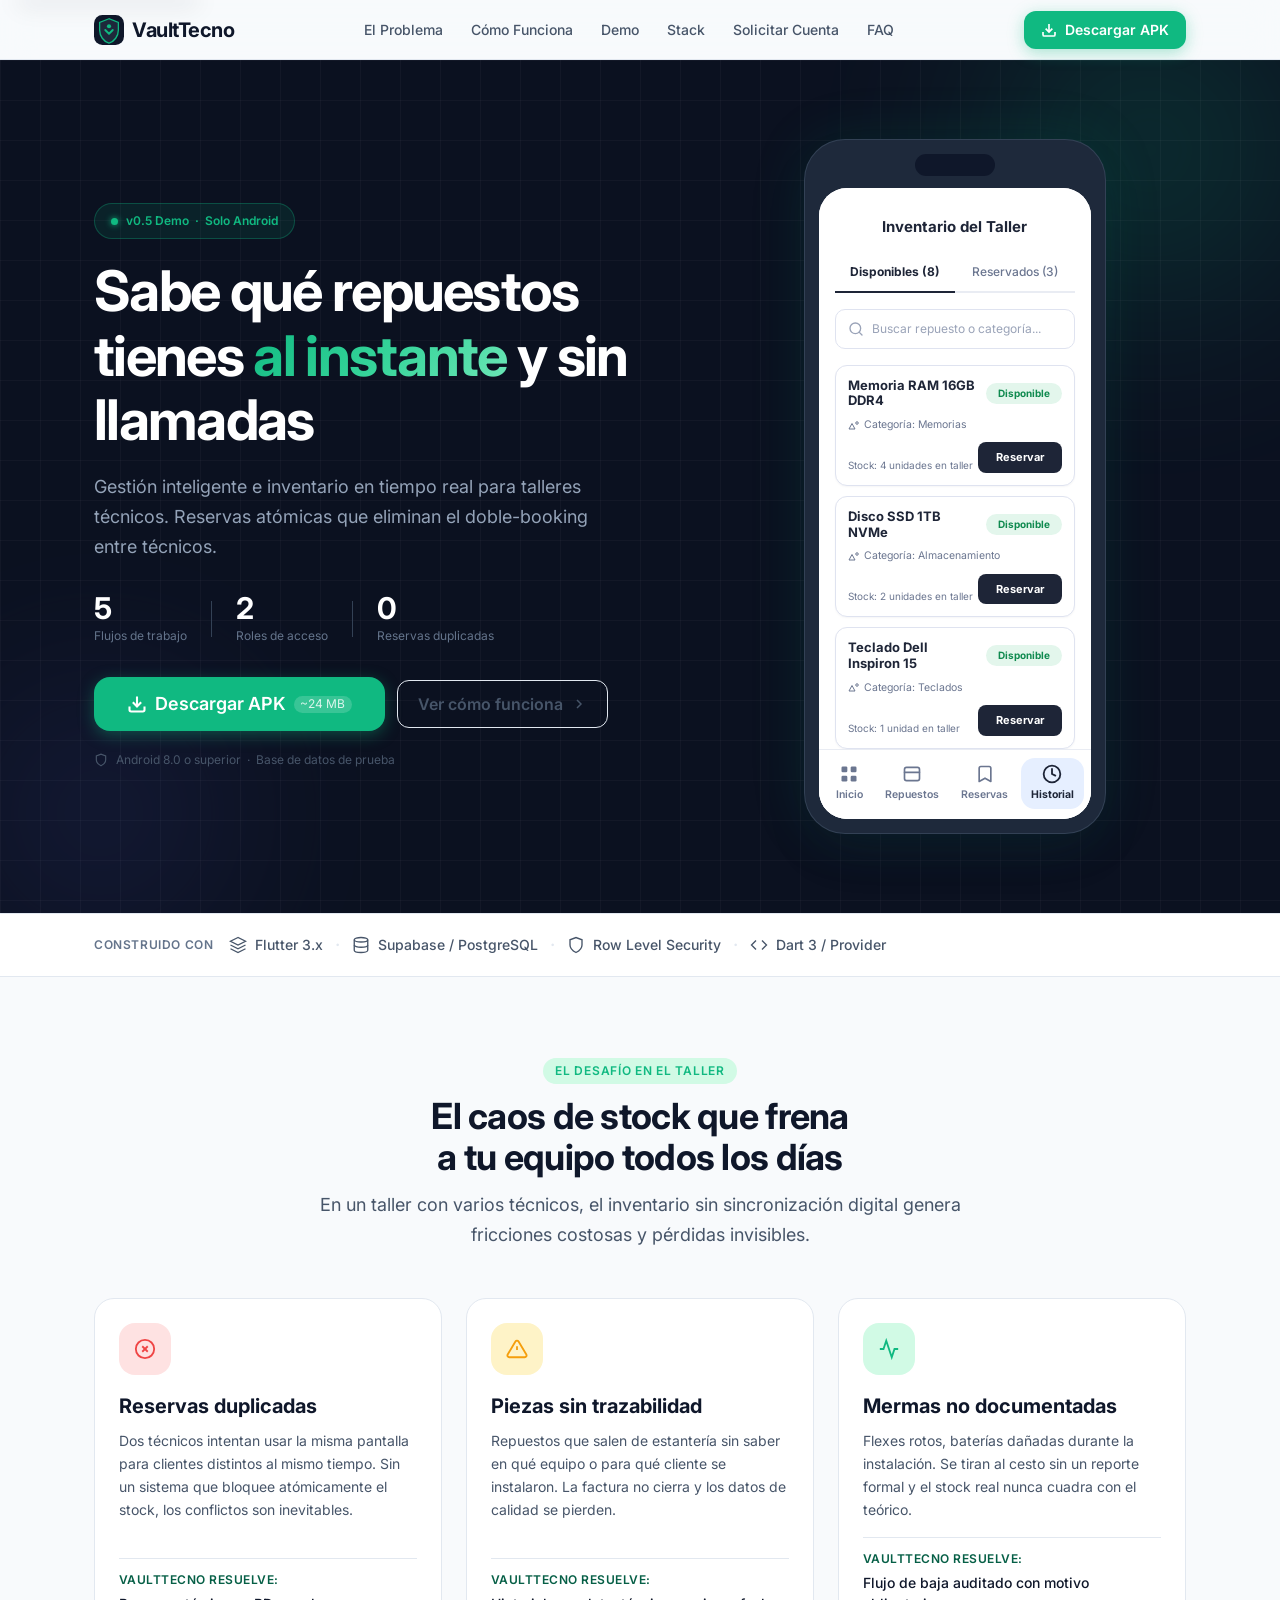
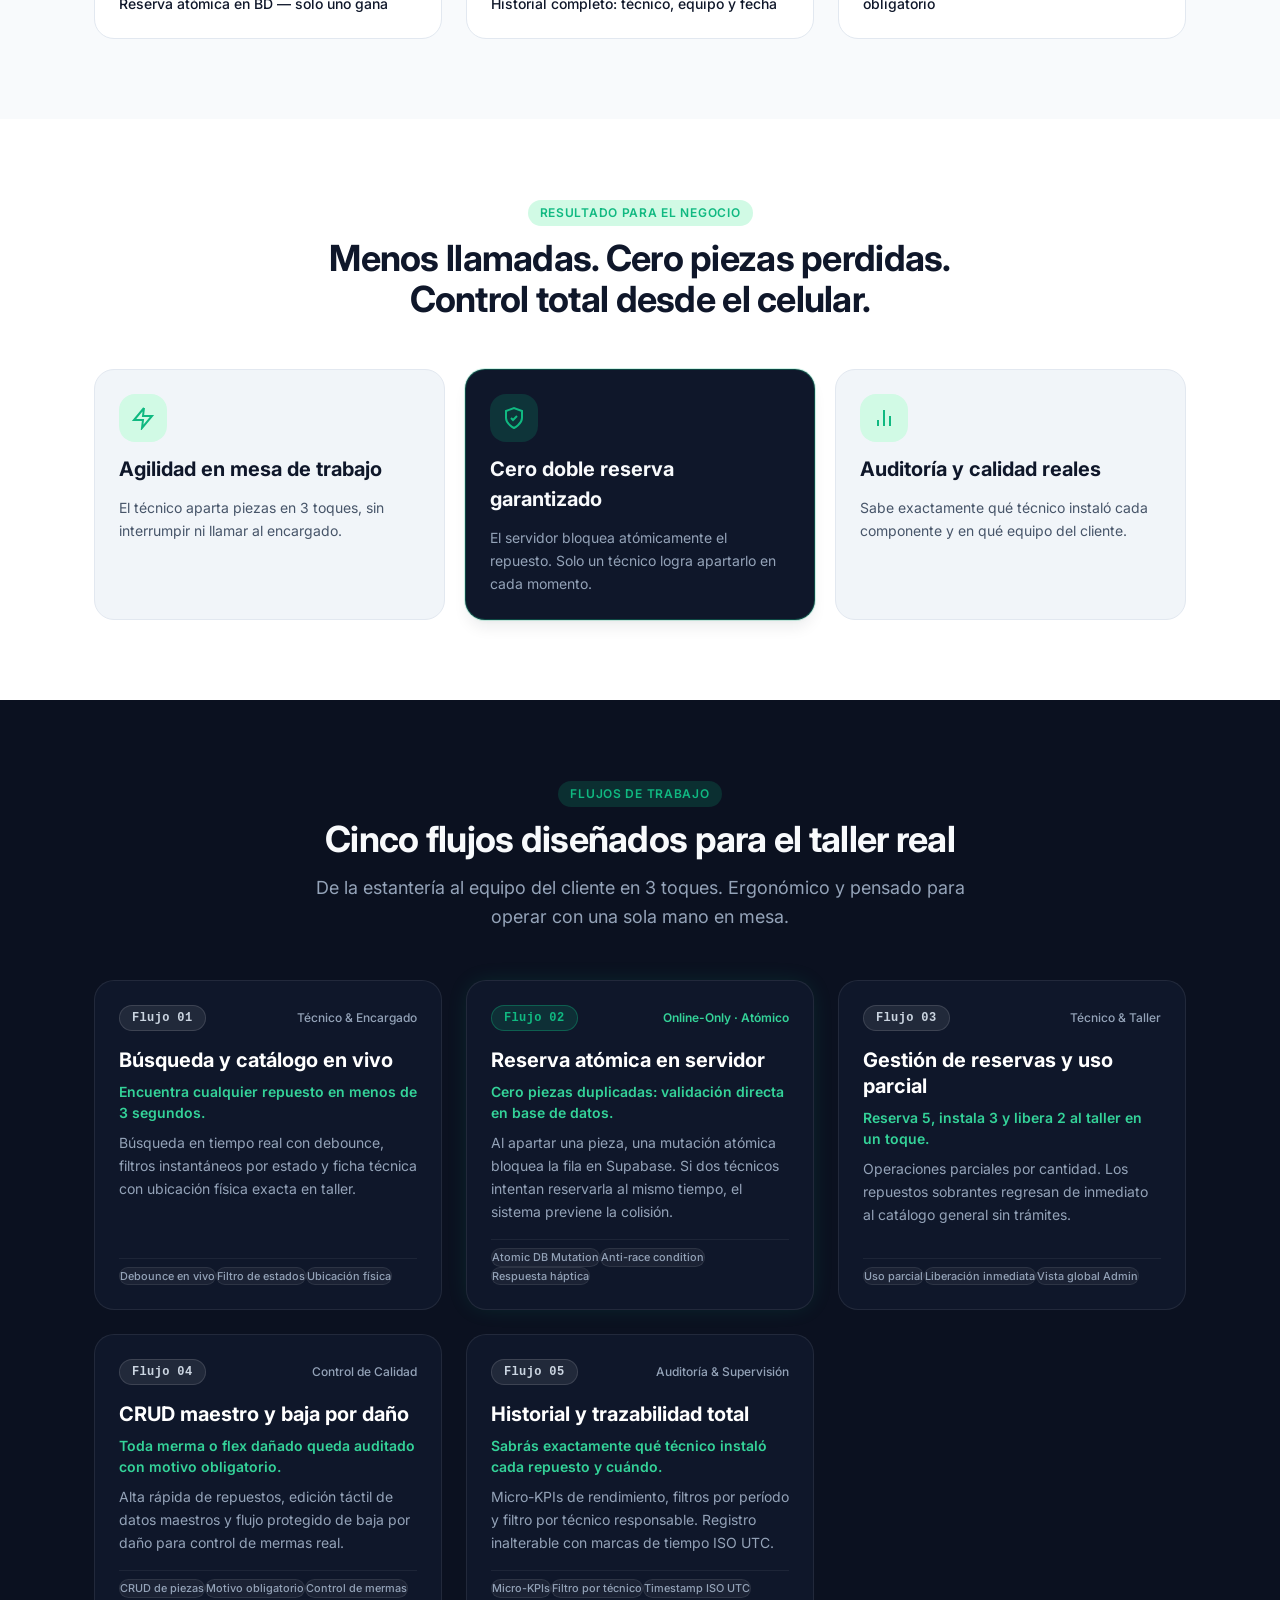
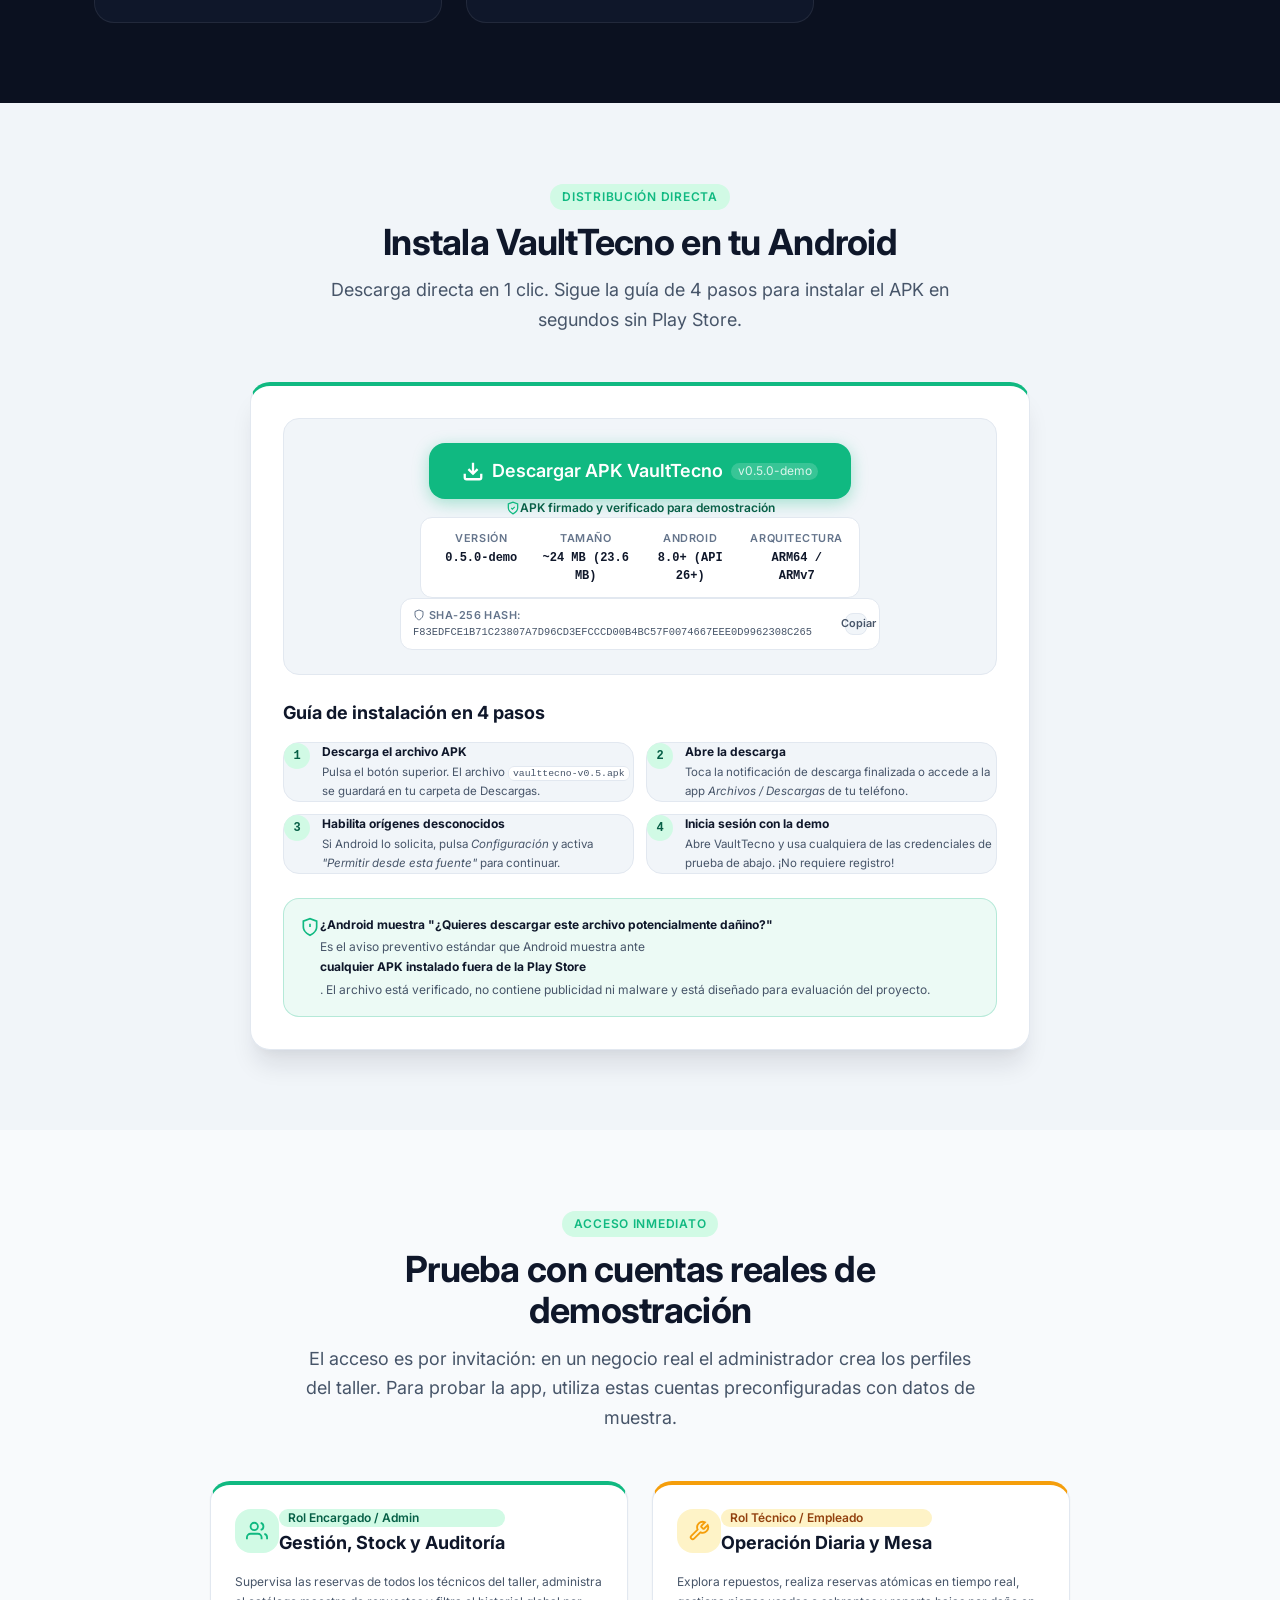
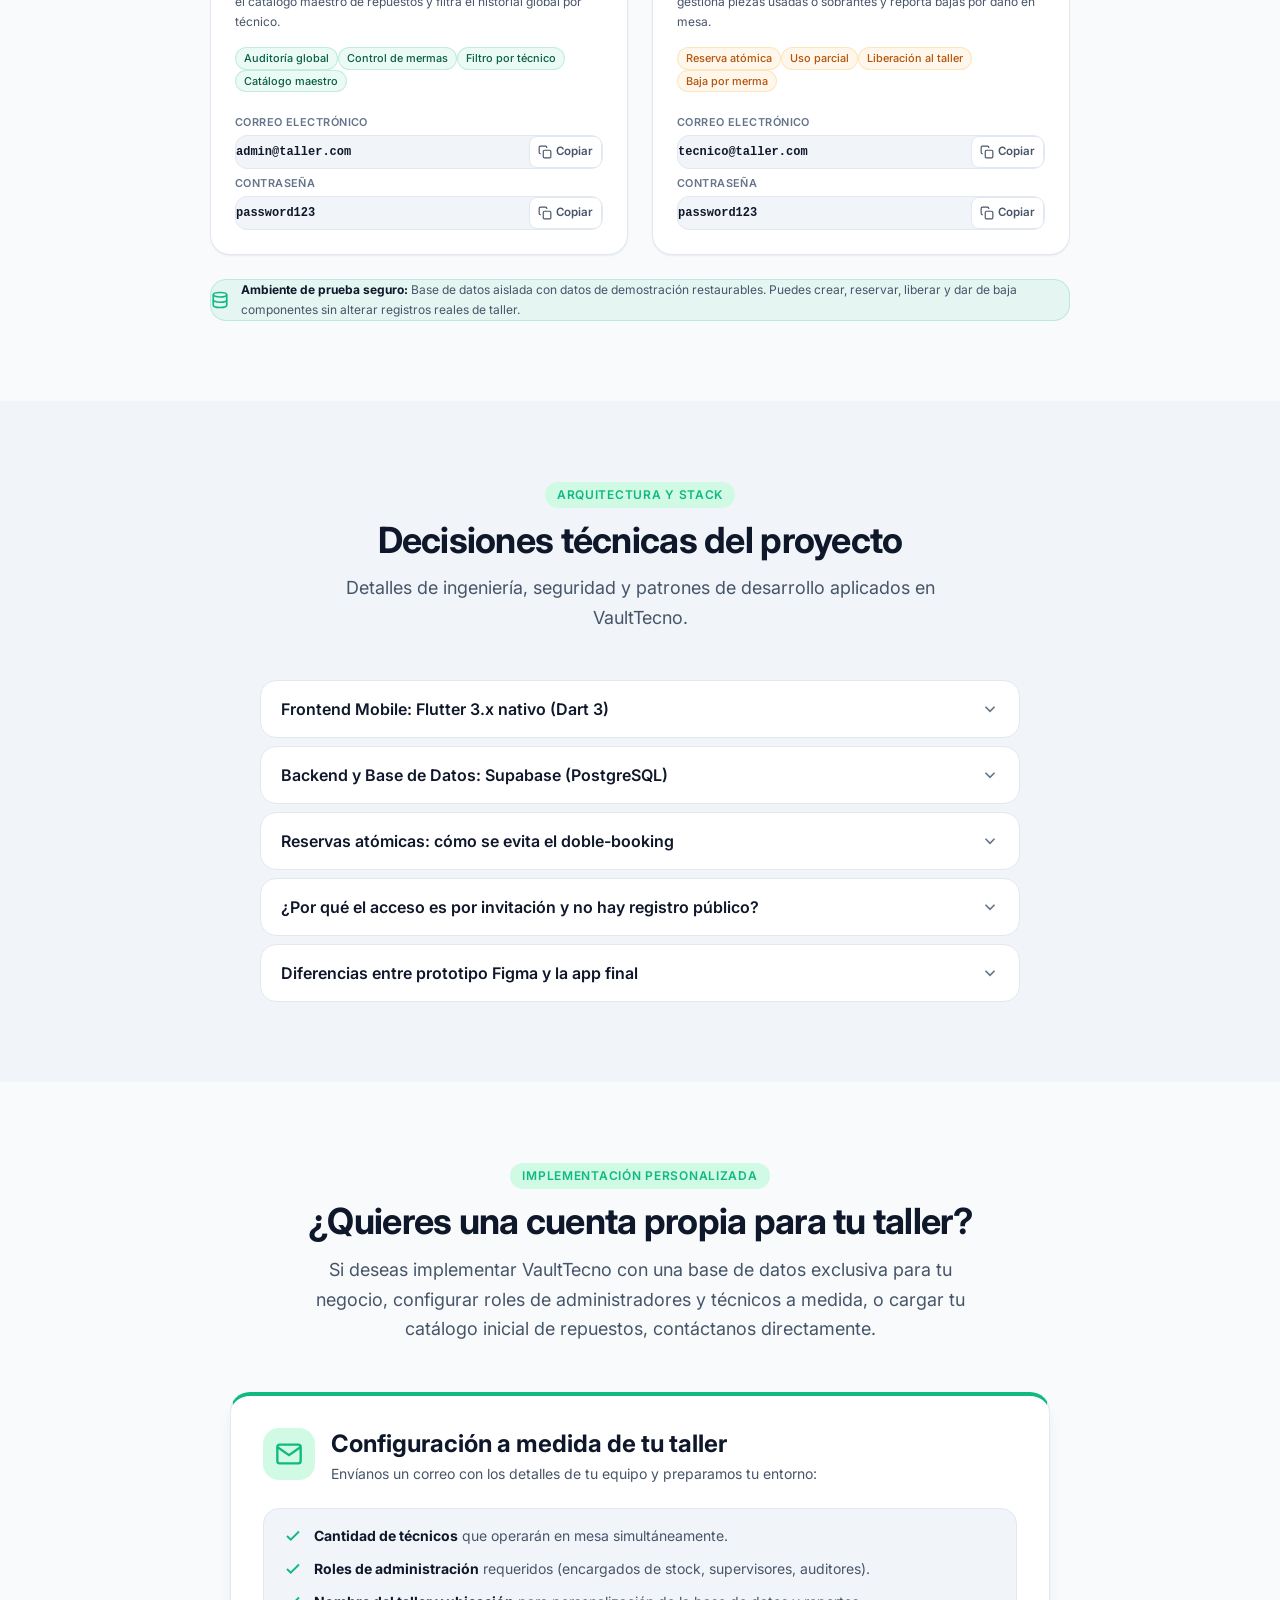
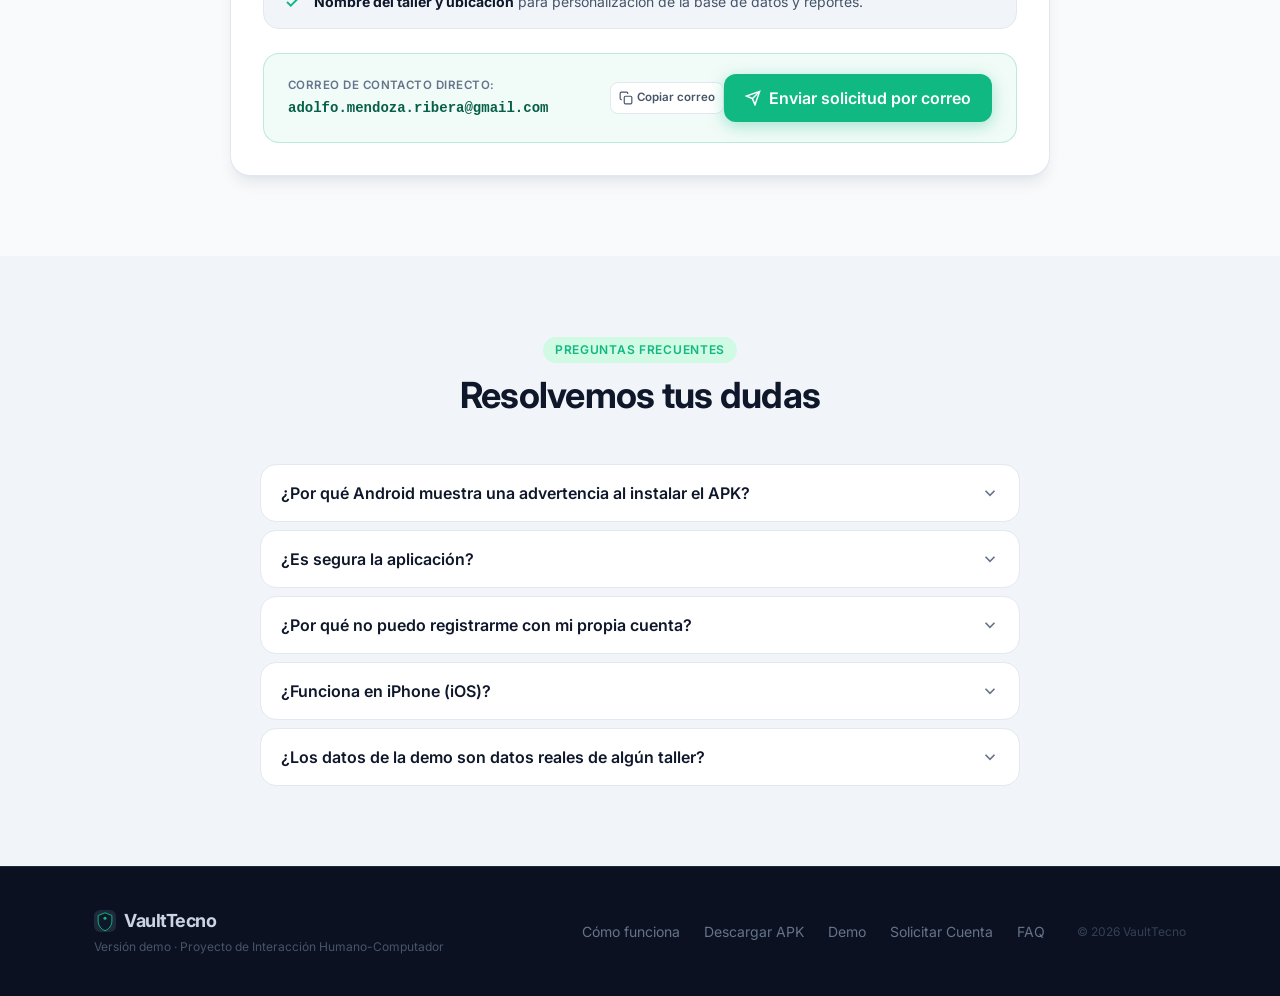
==== pagina_web/index.html @ a647bc83 "Pagina hecha y lista para subir a la nube" ====
<!DOCTYPE html>
<html lang="es">

<head>
  <meta charset="UTF-8">
  <meta name="viewport" content="width=device-width, initial-scale=1.0">

  <!-- SEO y Metadata Principal -->
  <title>VaultTecno — Control de Inventario y Trazabilidad de Repuestos | Descarga APK</title>
  <meta name="description"
    content="Gestión inteligente de inventario y reservas atómicas de repuestos en tiempo real para talleres de reparación técnica. Descarga directa del APK demo para Android.">
  <meta name="robots" content="index, follow">
  <meta name="author" content="VaultTecno Team">
  <link rel="canonical" href="https://vaulttecno.vercel.app/">

  <!-- Theme Color para Navegadores Móviles -->
  <meta name="theme-color" media="(prefers-color-scheme: light)" content="#F8FAFC">
  <meta name="theme-color" media="(prefers-color-scheme: dark)" content="#070D1A">

  <!-- Favicon Vectorial SVG -->
  <link rel="icon" type="image/svg+xml" href="assets/favicon.svg">
  <link rel="apple-touch-icon" href="assets/favicon.svg">

  <!-- Open Graph (WhatsApp, Telegram, Facebook, LinkedIn) -->
  <meta property="og:type" content="website">
  <meta property="og:url" content="https://vaulttecno.vercel.app/">
  <meta property="og:title" content="VaultTecno — Control de Inventario y Trazabilidad de Repuestos">
  <meta property="og:description"
    content="Reservas atómicas en tiempo real, trazabilidad de reparaciones y control de stock sin papel. Descarga directa del APK demo para Android.">
  <meta property="og:image" content="assets/og-cover.svg">
  <meta property="og:image:alt"
    content="Vista previa de VaultTecno: aplicación móvil de control de inventario de repuestos">
  <meta property="og:locale" content="es_ES">
  <meta property="og:site_name" content="VaultTecno">

  <!-- Twitter Card Metadata -->
  <meta name="twitter:card" content="summary_large_image">
  <meta name="twitter:title" content="VaultTecno — Control de Inventario para Talleres">
  <meta name="twitter:description"
    content="Reservas atómicas en tiempo real, trazabilidad de repuestos y control de stock. Descarga directa del APK para Android.">
  <meta name="twitter:image" content="assets/og-cover.svg">

  <!-- Google Fonts: Inter (400 + 600 + 700) con display swap -->
  <link rel="preconnect" href="https://fonts.googleapis.com">
  <link rel="preconnect" href="https://fonts.gstatic.com" crossorigin>
  <link href="https://fonts.googleapis.com/css2?family=Inter:wght@400;600;700&display=swap" rel="stylesheet">

  <!-- Hoja de estilos principal -->
  <link rel="stylesheet" href="css/styles.css">
</head>

<body>

  <!-- Enlace accesible de salto al contenido principal (WCAG 2.1 AA) -->
  <a href="#hero" class="skip-link">Saltar al contenido principal</a>

  <!-- =====================================================================
       RF-01 — NAVBAR (sticky, glassmorphism, hamburguesa accesible)
       ===================================================================== -->
  <header class="header" id="navbar" role="banner">
    <div class="container header__inner">

      <!-- Marca -->
      <a href="#hero" class="brand" aria-label="VaultTecno — ir al inicio">
        <span class="brand__logo" aria-hidden="true">
          <svg width="30" height="30" viewBox="0 0 32 32" fill="none">
            <rect width="32" height="32" rx="9" fill="#0F172A" />
            <path d="M16 4L6 8v8c0 6.4 4.3 12.4 10 14 5.7-1.6 10-7.6 10-14V8L16 4z" fill="#1E293B" stroke="#10B981"
              stroke-width="1.4" />
            <circle cx="16" cy="12" r="2.2" fill="#10B981" />
            <path d="M12 16l4 4 4-4" stroke="#10B981" stroke-width="2" stroke-linecap="round" stroke-linejoin="round"
              fill="none" />
          </svg>
        </span>
        <span class="brand__name">VaultTecno</span>
      </a>

      <!-- Navegación Desktop -->
      <nav class="nav" id="primary-nav" aria-label="Navegación principal">
        <ul class="nav__list" role="list">
          <li><a href="#problema" class="nav__link">El Problema</a></li>
          <li><a href="#como-funciona" class="nav__link">Cómo Funciona</a></li>
          <li><a href="#credenciales" class="nav__link">Demo</a></li>
          <li><a href="#detalles-tecnicos" class="nav__link">Stack</a></li>
          <li><a href="#solicitar-cuenta" class="nav__link">Solicitar Cuenta</a></li>
          <li><a href="#faq" class="nav__link">FAQ</a></li>
        </ul>
      </nav>

      <!-- Acciones -->
      <div class="header__actions">
        <a href="#descargar" class="btn btn--primary header__cta" id="nav-download-cta">
          <svg width="16" height="16" viewBox="0 0 24 24" fill="none" stroke="currentColor" stroke-width="2.5"
            aria-hidden="true">
            <path d="M21 15v4a2 2 0 0 1-2 2H5a2 2 0 0 1-2-2v-4" />
            <polyline points="7 10 12 15 17 10" />
            <line x1="12" y1="15" x2="12" y2="3" />
          </svg>
          Descargar APK
        </a>

        <!-- Hamburguesa -->
        <button id="menu-toggle" class="btn-icon btn-menu" type="button" aria-expanded="false"
          aria-controls="primary-nav" aria-label="Abrir menú de navegación">
          <svg class="icon-menu" width="20" height="20" viewBox="0 0 24 24" fill="none" stroke="currentColor"
            stroke-width="2" aria-hidden="true">
            <line x1="3" y1="6" x2="21" y2="6" />
            <line x1="3" y1="12" x2="21" y2="12" />
            <line x1="3" y1="18" x2="21" y2="18" />
          </svg>
          <svg class="icon-close" width="20" height="20" viewBox="0 0 24 24" fill="none" stroke="currentColor"
            stroke-width="2" aria-hidden="true">
            <line x1="18" y1="6" x2="6" y2="18" />
            <line x1="6" y1="6" x2="18" y2="18" />
          </svg>
        </button>
      </div>
    </div>
  </header>

  <main>

    <!-- =====================================================================
         RF-02 — HERO: above the fold, mobile-first, CTA principal visible
         ===================================================================== -->
    <section class="hero" id="hero" aria-label="Presentación de VaultTecno">
      <!-- Fondo decorativo: gradiente radial y grid pattern -->
      <div class="hero__bg" aria-hidden="true">
        <div class="hero__bg-glow hero__bg-glow--1"></div>
        <div class="hero__bg-glow hero__bg-glow--2"></div>
        <div class="hero__bg-grid"></div>
      </div>

      <div class="container hero__container">

        <!-- Contenido textual -->
        <div class="hero__content">
          <div class="hero__pill" aria-label="Estado de la versión">
            <span class="pill__dot" aria-hidden="true"></span>
            v0.5 Demo &nbsp;·&nbsp; Solo Android
          </div>

          <h1 class="hero__title">
            Sabe qué repuestos tienes
            <span class="hero__title-accent">al instante</span>
            y sin llamadas
          </h1>

          <p class="hero__subtitle">
            Gestión inteligente e inventario en tiempo real para talleres técnicos.
            Reservas atómicas que eliminan el doble-booking entre técnicos.
          </p>

          <!-- Stats rápidos -->
          <div class="hero__stats" aria-label="Indicadores clave">
            <div class="hero-stat">
              <span class="hero-stat__value">5</span>
              <span class="hero-stat__label">Flujos de trabajo</span>
            </div>
            <div class="hero-stat__divider" aria-hidden="true"></div>
            <div class="hero-stat">
              <span class="hero-stat__value">2</span>
              <span class="hero-stat__label">Roles de acceso</span>
            </div>
            <div class="hero-stat__divider" aria-hidden="true"></div>
            <div class="hero-stat">
              <span class="hero-stat__value">0</span>
              <span class="hero-stat__label">Reservas duplicadas</span>
            </div>
          </div>

          <!-- CTAs -->
          <div class="hero__actions">
            <a href="#descargar" class="btn btn--primary btn--lg js-download-btn" id="hero-download-btn"
              aria-label="Descargar APK VaultTecno demo — aproximadamente 24 megabytes">
              <svg width="20" height="20" viewBox="0 0 24 24" fill="none" stroke="currentColor" stroke-width="2.5"
                aria-hidden="true">
                <path d="M21 15v4a2 2 0 0 1-2 2H5a2 2 0 0 1-2-2v-4" />
                <polyline points="7 10 12 15 17 10" />
                <line x1="12" y1="15" x2="12" y2="3" />
              </svg>
              <span>Descargar APK</span>
              <span class="btn__badge">~24 MB</span>
            </a>
            <a href="#como-funciona" class="btn btn--ghost">
              Ver cómo funciona
              <svg width="16" height="16" viewBox="0 0 24 24" fill="none" stroke="currentColor" stroke-width="2.2"
                aria-hidden="true">
                <polyline points="9 18 15 12 9 6" />
              </svg>
            </a>
          </div>

          <p class="hero__disclaimer">
            <svg width="14" height="14" viewBox="0 0 24 24" fill="none" stroke="currentColor" stroke-width="2"
              aria-hidden="true">
              <path d="M12 22s8-4 8-10V5l-8-3-8 3v7c0 6 8 10 8 10z" />
            </svg>
            Android 8.0 o superior &nbsp;·&nbsp; Base de datos de prueba
          </p>
        </div>

        <!-- Mockup de dispositivo -->
        <!-- Mockup de dispositivo -->
        <div class="hero__visual" aria-label="Vista previa de la aplicación">
          <div class="phone-frame" role="img" aria-label="Captura de la pantalla Inventario del Taller">
            <div class="phone-frame__notch" aria-hidden="true"></div>
            <div class="phone-frame__screen">
              <div class="app" aria-hidden="true">

                <h2 class="app-title">Inventario del Taller</h2>

                <!-- Pestañas -->
                <div class="app-tabs">
                  <span class="app-tab app-tab--active">Disponibles (8)</span>
                  <span class="app-tab">Reservados (3)</span>
                </div>

                <!-- Buscador -->
                <div class="app-search">
                  <svg width="16" height="16" viewBox="0 0 24 24" fill="none" stroke="currentColor" stroke-width="2"
                    stroke-linecap="round">
                    <circle cx="11" cy="11" r="8" />
                    <line x1="21" y1="21" x2="16.65" y2="16.65" />
                  </svg>
                  <span>Buscar repuesto o categoría...</span>
                </div>

                <!-- Lista -->
                <div class="app-list">

                  <article class="app-card">
                    <div class="app-card__top">
                      <strong class="app-card__name">Memoria RAM 16GB DDR4</strong>
                      <span class="app-badge">Disponible</span>
                    </div>
                    <div class="app-card__cat">
                      <svg width="12" height="12" viewBox="0 0 24 24" fill="none" stroke="currentColor" stroke-width="2"
                        stroke-linejoin="round">
                        <polygon points="2 20 8 9 14 20" />
                        <circle cx="18" cy="8" r="2.5" />
                      </svg>
                      Categoría: Memorias
                    </div>
                    <div class="app-card__bottom">
                      <span class="app-card__stock">Stock: 4 unidades en taller</span>
                      <button class="app-btn" type="button" tabindex="-1">Reservar</button>
                    </div>
                  </article>

                  <article class="app-card">
                    <div class="app-card__top">
                      <strong class="app-card__name">Disco SSD 1TB NVMe</strong>
                      <span class="app-badge">Disponible</span>
                    </div>
                    <div class="app-card__cat">
                      <svg width="12" height="12" viewBox="0 0 24 24" fill="none" stroke="currentColor" stroke-width="2"
                        stroke-linejoin="round">
                        <polygon points="2 20 8 9 14 20" />
                        <circle cx="18" cy="8" r="2.5" />
                      </svg>
                      Categoría: Almacenamiento
                    </div>
                    <div class="app-card__bottom">
                      <span class="app-card__stock">Stock: 2 unidades en taller</span>
                      <button class="app-btn" type="button" tabindex="-1">Reservar</button>
                    </div>
                  </article>

                  <article class="app-card">
                    <div class="app-card__top">
                      <strong class="app-card__name">Teclado Dell Inspiron 15</strong>
                      <span class="app-badge">Disponible</span>
                    </div>
                    <div class="app-card__cat">
                      <svg width="12" height="12" viewBox="0 0 24 24" fill="none" stroke="currentColor" stroke-width="2"
                        stroke-linejoin="round">
                        <polygon points="2 20 8 9 14 20" />
                        <circle cx="18" cy="8" r="2.5" />
                      </svg>
                      Categoría: Teclados
                    </div>
                    <div class="app-card__bottom">
                      <span class="app-card__stock">Stock: 1 unidad en taller</span>
                      <button class="app-btn" type="button" tabindex="-1">Reservar</button>
                    </div>
                  </article>

                </div>

                <!-- Navegación inferior -->
                <nav class="app-nav">
                  <span class="app-nav__item">
                    <svg width="20" height="20" viewBox="0 0 24 24" fill="currentColor">
                      <rect x="3" y="3" width="7" height="7" rx="1.5" />
                      <rect x="14" y="3" width="7" height="7" rx="1.5" />
                      <rect x="3" y="14" width="7" height="7" rx="1.5" />
                      <rect x="14" y="14" width="7" height="7" rx="1.5" />
                    </svg>
                    Inicio
                  </span>
                  <span class="app-nav__item">
                    <svg width="20" height="20" viewBox="0 0 24 24" fill="none" stroke="currentColor" stroke-width="2"
                      stroke-linecap="round" stroke-linejoin="round">
                      <rect x="3" y="4" width="18" height="16" rx="2.5" />
                      <line x1="3" y1="10" x2="21" y2="10" />
                    </svg>
                    Repuestos
                  </span>
                  <span class="app-nav__item">
                    <svg width="20" height="20" viewBox="0 0 24 24" fill="none" stroke="currentColor" stroke-width="2"
                      stroke-linecap="round" stroke-linejoin="round">
                      <path d="M19 21l-7-4-7 4V5a2 2 0 0 1 2-2h10a2 2 0 0 1 2 2z" />
                    </svg>
                    Reservas
                  </span>
                  <span class="app-nav__item app-nav__item--active">
                    <svg width="20" height="20" viewBox="0 0 24 24" fill="none" stroke="currentColor" stroke-width="2.2"
                      stroke-linecap="round" stroke-linejoin="round">
                      <circle cx="12" cy="12" r="10" />
                      <polyline points="12 6 12 12 16 14" />
                    </svg>
                    Historial
                  </span>
                </nav>

              </div>
            </div>
          </div>


        </div>
      </div><!-- /.hero__container -->
    </section>

    <!-- =====================================================================
         Franja de confianza (logos de tecnologías / trust bar)
         ===================================================================== -->
    <div class="trust-bar" aria-label="Tecnologías utilizadas">
      <div class="container trust-bar__inner">
        <span class="trust-bar__label">Construido con</span>
        <ul class="trust-bar__list" role="list">
          <li class="trust-bar__item">
            <svg width="18" height="18" viewBox="0 0 24 24" fill="none" stroke="currentColor" stroke-width="1.8"
              aria-hidden="true">
              <path d="M12 2L2 7l10 5 10-5-10-5z" />
              <path d="M2 17l10 5 10-5" />
              <path d="M2 12l10 5 10-5" />
            </svg>
            Flutter 3.x
          </li>
          <li class="trust-bar__sep" aria-hidden="true">·</li>
          <li class="trust-bar__item">
            <svg width="18" height="18" viewBox="0 0 24 24" fill="none" stroke="currentColor" stroke-width="1.8"
              aria-hidden="true">
              <ellipse cx="12" cy="5" rx="9" ry="3" />
              <path d="M21 12c0 1.66-4 3-9 3s-9-1.34-9-3" />
              <path d="M3 5v14c0 1.66 4 3 9 3s9-1.34 9-3V5" />
            </svg>
            Supabase / PostgreSQL
          </li>
          <li class="trust-bar__sep" aria-hidden="true">·</li>
          <li class="trust-bar__item">
            <svg width="18" height="18" viewBox="0 0 24 24" fill="none" stroke="currentColor" stroke-width="1.8"
              aria-hidden="true">
              <path d="M12 22s8-4 8-10V5l-8-3-8 3v7c0 6 8 10 8 10z" />
            </svg>
            Row Level Security
          </li>
          <li class="trust-bar__sep" aria-hidden="true">·</li>
          <li class="trust-bar__item">
            <svg width="18" height="18" viewBox="0 0 24 24" fill="none" stroke="currentColor" stroke-width="1.8"
              aria-hidden="true">
              <polyline points="16 18 22 12 16 6" />
              <polyline points="8 6 2 12 8 18" />
            </svg>
            Dart 3 / Provider
          </li>
        </ul>
      </div>
    </div>

    <!-- =====================================================================
         RF-03 — EL PROBLEMA: 3 tarjetas con ícono, frase + data visual
         ===================================================================== -->
    <section class="section" id="problema" aria-labelledby="problema-title">
      <div class="container">
        <header class="section__header">
          <span class="section__eyebrow">El desafío en el taller</span>
          <h2 class="section__title" id="problema-title">
            El caos de stock que frena<br class="br-md"> a tu equipo todos los días
          </h2>
          <p class="section__desc">
            En un taller con varios técnicos, el inventario sin sincronización digital
            genera fricciones costosas y pérdidas invisibles.
          </p>
        </header>

        <div class="problem-grid">

          <article class="problem-card" aria-labelledby="prob-1-title">
            <div class="problem-card__icon-wrap problem-card__icon-wrap--red" aria-hidden="true">
              <svg width="22" height="22" viewBox="0 0 24 24" fill="none" stroke="currentColor" stroke-width="2">
                <circle cx="12" cy="12" r="10" />
                <line x1="15" y1="9" x2="9" y2="15" />
                <line x1="9" y1="9" x2="15" y2="15" />
              </svg>
            </div>
            <div class="problem-card__body">
              <h3 class="problem-card__title" id="prob-1-title">Reservas duplicadas</h3>
              <p class="problem-card__text">
                Dos técnicos intentan usar la misma pantalla para clientes distintos al mismo tiempo.
                Sin un sistema que bloquee atómicamente el stock, los conflictos son inevitables.
              </p>
            </div>
            <div class="problem-card__vs" aria-label="Solución VaultTecno">
              <span class="problem-card__vs-label">VaultTecno resuelve:</span>
              <span class="problem-card__vs-desc">Reserva atómica en BD — solo uno gana</span>
            </div>
          </article>

          <article class="problem-card" aria-labelledby="prob-2-title">
            <div class="problem-card__icon-wrap problem-card__icon-wrap--amber" aria-hidden="true">
              <svg width="22" height="22" viewBox="0 0 24 24" fill="none" stroke="currentColor" stroke-width="2">
                <path d="M10.29 3.86L1.82 18a2 2 0 0 0 1.71 3h16.94a2 2 0 0 0 1.71-3L13.71 3.86a2 2 0 0 0-3.42 0z" />
                <line x1="12" y1="9" x2="12" y2="13" />
                <line x1="12" y1="17" x2="12.01" y2="17" />
              </svg>
            </div>
            <div class="problem-card__body">
              <h3 class="problem-card__title" id="prob-2-title">Piezas sin trazabilidad</h3>
              <p class="problem-card__text">
                Repuestos que salen de estantería sin saber en qué equipo o para qué cliente se instalaron.
                La factura no cierra y los datos de calidad se pierden.
              </p>
            </div>
            <div class="problem-card__vs" aria-label="Solución VaultTecno">
              <span class="problem-card__vs-label">VaultTecno resuelve:</span>
              <span class="problem-card__vs-desc">Historial completo: técnico, equipo y fecha</span>
            </div>
          </article>

          <article class="problem-card" aria-labelledby="prob-3-title">
            <div class="problem-card__icon-wrap problem-card__icon-wrap--green" aria-hidden="true">
              <svg width="22" height="22" viewBox="0 0 24 24" fill="none" stroke="currentColor" stroke-width="2">
                <polyline points="22 12 18 12 15 21 9 3 6 12 2 12" />
              </svg>
            </div>
            <div class="problem-card__body">
              <h3 class="problem-card__title" id="prob-3-title">Mermas no documentadas</h3>
              <p class="problem-card__text">
                Flexes rotos, baterías dañadas durante la instalación. Se tiran al cesto sin un reporte formal
                y el stock real nunca cuadra con el teórico.
              </p>
            </div>
            <div class="problem-card__vs" aria-label="Solución VaultTecno">
              <span class="problem-card__vs-label">VaultTecno resuelve:</span>
              <span class="problem-card__vs-desc">Flujo de baja auditado con motivo obligatorio</span>
            </div>
          </article>
        </div>
      </div>
    </section>

    <!-- =====================================================================
         RF-08 — BENEFICIOS: resultado para el dueño del taller
         ===================================================================== -->
    <section class="section benefits-section" id="beneficios" aria-labelledby="benefits-title">
      <div class="container">
        <header class="section__header">
          <span class="section__eyebrow">Resultado para el negocio</span>
          <h2 class="section__title" id="benefits-title">
            Menos llamadas. Cero piezas perdidas.<br class="br-md"> Control total desde el celular.
          </h2>
        </header>

        <div class="benefits-grid">
          <div class="benefit-card">
            <div class="benefit-card__icon" aria-hidden="true">
              <svg width="24" height="24" viewBox="0 0 24 24" fill="none" stroke="currentColor" stroke-width="2">
                <polyline points="13 2 3 14 12 14 11 22 21 10 12 10 13 2" />
              </svg>
            </div>
            <h3 class="benefit-card__title">Agilidad en mesa de trabajo</h3>
            <p class="benefit-card__text">
              El técnico aparta piezas en 3 toques, sin interrumpir ni llamar al encargado.
            </p>
          </div>

          <div class="benefit-card benefit-card--featured">
            <div class="benefit-card__icon" aria-hidden="true">
              <svg width="24" height="24" viewBox="0 0 24 24" fill="none" stroke="currentColor" stroke-width="2">
                <path d="M12 22s8-4 8-10V5l-8-3-8 3v7c0 6 8 10 8 10z" />
                <polyline points="9 12 11 14 15 10" />
              </svg>
            </div>
            <h3 class="benefit-card__title">Cero doble reserva garantizado</h3>
            <p class="benefit-card__text">
              El servidor bloquea atómicamente el repuesto. Solo un técnico logra apartarlo en cada momento.
            </p>
          </div>

          <div class="benefit-card">
            <div class="benefit-card__icon" aria-hidden="true">
              <svg width="24" height="24" viewBox="0 0 24 24" fill="none" stroke="currentColor" stroke-width="2">
                <line x1="18" y1="20" x2="18" y2="10" />
                <line x1="12" y1="20" x2="12" y2="4" />
                <line x1="6" y1="20" x2="6" y2="14" />
              </svg>
            </div>
            <h3 class="benefit-card__title">Auditoría y calidad reales</h3>
            <p class="benefit-card__text">
              Sabe exactamente qué técnico instaló cada componente y en qué equipo del cliente.
            </p>
          </div>
        </div>
      </div>
    </section>

    <!-- =====================================================================
         RF-04 — CÓMO FUNCIONA: Los 5 flujos reales de VaultTecno (Solo Texto)
         ===================================================================== -->
    <section class="section section--dark flows-section" id="como-funciona" aria-labelledby="flows-title">
      <div class="container">
        <header class="section__header section__header--light">
          <span class="section__eyebrow section__eyebrow--light">Flujos de trabajo</span>
          <h2 class="section__title section__title--light" id="flows-title">
            Cinco flujos diseñados para el taller real
          </h2>
          <p class="section__desc section__desc--light">
            De la estantería al equipo del cliente en 3 toques. Ergonómico y pensado para operar con una sola mano en
            mesa.
          </p>
        </header>

        <div class="flows-grid" role="list" aria-label="Flujos de la aplicación VaultTecno">

          <!-- Flujo 1 -->
          <article class="flow-card" role="listitem" aria-labelledby="flow-1-title">
            <div class="flow-card__header">
              <span class="flow-card__badge">Flujo 01</span>
              <span class="flow-card__role">Técnico &amp; Encargado</span>
            </div>

            <div class="flow-card__content">
              <h3 class="flow-card__title" id="flow-1-title">Búsqueda y catálogo en vivo</h3>
              <p class="flow-card__benefit">Encuentra cualquier repuesto en menos de 3 segundos.</p>
              <p class="flow-card__text">
                Búsqueda en tiempo real con debounce, filtros instantáneos por estado y ficha técnica con ubicación
                física exacta en taller.
              </p>
            </div>

            <div class="flow-card__tags">
              <span class="flow-tag">Debounce en vivo</span>
              <span class="flow-tag">Filtro de estados</span>
              <span class="flow-tag">Ubicación física</span>
            </div>
          </article>

          <!-- Flujo 2 -->
          <article class="flow-card flow-card--featured" role="listitem" aria-labelledby="flow-2-title">
            <div class="flow-card__header">
              <span class="flow-card__badge flow-card__badge--emerald">Flujo 02</span>
              <span class="flow-card__role flow-card__role--emerald">Online-Only · Atómico</span>
            </div>

            <div class="flow-card__content">
              <h3 class="flow-card__title" id="flow-2-title">Reserva atómica en servidor</h3>
              <p class="flow-card__benefit">Cero piezas duplicadas: validación directa en base de datos.</p>
              <p class="flow-card__text">
                Al apartar una pieza, una mutación atómica bloquea la fila en Supabase. Si dos técnicos intentan
                reservarla al mismo tiempo, el sistema previene la colisión.
              </p>
            </div>

            <div class="flow-card__tags">
              <span class="flow-tag">Atomic DB Mutation</span>
              <span class="flow-tag">Anti-race condition</span>
              <span class="flow-tag">Respuesta háptica</span>
            </div>
          </article>

          <!-- Flujo 3 -->
          <article class="flow-card" role="listitem" aria-labelledby="flow-3-title">
            <div class="flow-card__header">
              <span class="flow-card__badge">Flujo 03</span>
              <span class="flow-card__role">Técnico &amp; Taller</span>
            </div>

            <div class="flow-card__content">
              <h3 class="flow-card__title" id="flow-3-title">Gestión de reservas y uso parcial</h3>
              <p class="flow-card__benefit">Reserva 5, instala 3 y libera 2 al taller en un toque.</p>
              <p class="flow-card__text">
                Operaciones parciales por cantidad. Los repuestos sobrantes regresan de inmediato al catálogo general
                sin trámites.
              </p>
            </div>

            <div class="flow-card__tags">
              <span class="flow-tag">Uso parcial</span>
              <span class="flow-tag">Liberación inmediata</span>
              <span class="flow-tag">Vista global Admin</span>
            </div>
          </article>

          <!-- Flujo 4 -->
          <article class="flow-card" role="listitem" aria-labelledby="flow-4-title">
            <div class="flow-card__header">
              <span class="flow-card__badge">Flujo 04</span>
              <span class="flow-card__role">Control de Calidad</span>
            </div>

            <div class="flow-card__content">
              <h3 class="flow-card__title" id="flow-4-title">CRUD maestro y baja por daño</h3>
              <p class="flow-card__benefit">Toda merma o flex dañado queda auditado con motivo obligatorio.</p>
              <p class="flow-card__text">
                Alta rápida de repuestos, edición táctil de datos maestros y flujo protegido de baja por daño para
                control de mermas real.
              </p>
            </div>

            <div class="flow-card__tags">
              <span class="flow-tag">CRUD de piezas</span>
              <span class="flow-tag">Motivo obligatorio</span>
              <span class="flow-tag">Control de mermas</span>
            </div>
          </article>

          <!-- Flujo 5 -->
          <article class="flow-card" role="listitem" aria-labelledby="flow-5-title">
            <div class="flow-card__header">
              <span class="flow-card__badge">Flujo 05</span>
              <span class="flow-card__role">Auditoría &amp; Supervisión</span>
            </div>

            <div class="flow-card__content">
              <h3 class="flow-card__title" id="flow-5-title">Historial y trazabilidad total</h3>
              <p class="flow-card__benefit">Sabrás exactamente qué técnico instaló cada repuesto y cuándo.</p>
              <p class="flow-card__text">
                Micro-KPIs de rendimiento, filtros por período y filtro por técnico responsable. Registro inalterable
                con marcas de tiempo ISO UTC.
              </p>
            </div>

            <div class="flow-card__tags">
              <span class="flow-tag">Micro-KPIs</span>
              <span class="flow-tag">Filtro por técnico</span>
              <span class="flow-tag">Timestamp ISO UTC</span>
            </div>
          </article>

        </div><!-- /.flows-grid -->
      </div>
    </section>

    <!-- =====================================================================
         RF-06 — DESCARGA E INSTALACIÓN (sección crítica sin QR)
         ===================================================================== -->
    <section class="section section--subtle" id="descargar" aria-labelledby="download-title">
      <div class="container">
        <header class="section__header">
          <span class="section__eyebrow">Distribución directa</span>
          <h2 class="section__title" id="download-title">Instala VaultTecno en tu Android</h2>
          <p class="section__desc">
            Descarga directa en 1 clic. Sigue la guía de 4 pasos para instalar el APK en segundos sin Play Store.
          </p>
        </header>

        <div class="download-layout download-layout--centered">

          <!-- Tarjeta principal de descarga -->
          <div class="download-card download-card--full">

            <div class="download-card__main">
              <!-- CTA de descarga principal -->
              <div class="download-card__cta">
                <a href="downloads/vaulttecno-v0.5.apk" class="btn btn--primary btn--lg js-download-btn"
                  id="section-download-btn" download aria-label="Descargar archivo APK de VaultTecno versión 0.5">
                  <svg width="22" height="22" viewBox="0 0 24 24" fill="none" stroke="currentColor" stroke-width="2.5"
                    aria-hidden="true">
                    <path d="M21 15v4a2 2 0 0 1-2 2H5a2 2 0 0 1-2-2v-4" />
                    <polyline points="7 10 12 15 17 10" />
                    <line x1="12" y1="15" x2="12" y2="3" />
                  </svg>
                  <span>Descargar APK VaultTecno</span>
                  <span class="btn__badge">v0.5.0-demo</span>
                </a>

                <p class="download-card__safe-badge">
                  <svg width="14" height="14" viewBox="0 0 24 24" fill="none" stroke="#10B981" stroke-width="2.2"
                    aria-hidden="true">
                    <path d="M12 22s8-4 8-10V5l-8-3-8 3v7c0 6 8 10 8 10z" />
                    <polyline points="9 12 11 14 15 10" />
                  </svg>
                  APK firmado y verificado para demostración
                </p>

                <!-- Ficha técnica rápida -->
                <dl class="download-specs">
                  <div class="download-specs__item">
                    <dt>Versión</dt>
                    <dd>0.5.0-demo</dd>
                  </div>
                  <div class="download-specs__item">
                    <dt>Tamaño</dt>
                    <dd>~24 MB (23.6 MB)</dd>
                  </div>
                  <div class="download-specs__item">
                    <dt>Android</dt>
                    <dd>8.0+ (API 26+)</dd>
                  </div>
                  <div class="download-specs__item">
                    <dt>Arquitectura</dt>
                    <dd>ARM64 / ARMv7</dd>
                  </div>
                </dl>

                <!-- SHA-256 Hash box -->
                <div class="download-hash">
                  <div class="download-hash__info">
                    <span class="download-hash__label">
                      <svg width="12" height="12" viewBox="0 0 24 24" fill="none" stroke="currentColor" stroke-width="2"
                        aria-hidden="true">
                        <path d="M12 22s8-4 8-10V5l-8-3-8 3v7c0 6 8 10 8 10z" />
                      </svg>
                      SHA-256 Hash:
                    </span>
                    <code id="apk-hash">F83EDFCE1B71C23807A7D96CD3EFCCCD00B4BC57F0074667EEE0D9962308C265</code>
                  </div>
                  <button class="btn-inline-copy" data-copy-target="apk-hash" type="button"
                    aria-label="Copiar hash SHA-256">
                    <svg width="14" height="14" viewBox="0 0 24 24" fill="none" stroke="currentColor" stroke-width="2">
                      <rect x="9" y="9" width="13" height="13" rx="2" />
                      <path d="M5 15H4a2 2 0 0 1-2-2V4a2 2 0 0 1 2-2h9a2 2 0 0 1 2 2v1" />
                    </svg>
                    <span>Copiar</span>
                  </button>
                </div>
              </div>

              <!-- Guía de instalación numerada en 4 pasos -->
              <div class="install-guide">
                <h3 class="install-guide__title">Guía de instalación en 4 pasos</h3>

                <div class="install-steps-grid">
                  <div class="install-step-card">
                    <span class="install-step-card__num">1</span>
                    <div class="install-step-card__body">
                      <strong>Descarga el archivo APK</strong>
                      <p>Pulsa el botón superior. El archivo <code>vaulttecno-v0.5.apk</code> se guardará en tu carpeta
                        de Descargas.</p>
                    </div>
                  </div>

                  <div class="install-step-card">
                    <span class="install-step-card__num">2</span>
                    <div class="install-step-card__body">
                      <strong>Abre la descarga</strong>
                      <p>Toca la notificación de descarga finalizada o accede a la app <em>Archivos / Descargas</em> de
                        tu teléfono.</p>
                    </div>
                  </div>

                  <div class="install-step-card">
                    <span class="install-step-card__num">3</span>
                    <div class="install-step-card__body">
                      <strong>Habilita orígenes desconocidos</strong>
                      <p>Si Android lo solicita, pulsa <em>Configuración</em> y activa <em>"Permitir desde esta
                          fuente"</em> para continuar.</p>
                    </div>
                  </div>

                  <div class="install-step-card">
                    <span class="install-step-card__num">4</span>
                    <div class="install-step-card__body">
                      <strong>Inicia sesión con la demo</strong>
                      <p>Abre VaultTecno y usa cualquiera de las credenciales de prueba de abajo. ¡No requiere registro!
                      </p>
                    </div>
                  </div>
                </div>
              </div>

              <!-- Aviso de seguridad Android -->
              <aside class="security-notice" aria-label="Aviso de seguridad del sistema">
                <div class="security-notice__icon" aria-hidden="true">
                  <svg width="20" height="20" viewBox="0 0 24 24" fill="none" stroke="currentColor" stroke-width="2">
                    <path d="M12 22s8-4 8-10V5l-8-3-8 3v7c0 6 8 10 8 10z" />
                    <line x1="12" y1="8" x2="12" y2="12" />
                    <line x1="12" y1="16" x2="12.01" y2="16" />
                  </svg>
                </div>
                <div class="security-notice__text">
                  <strong>¿Android muestra "¿Quieres descargar este archivo potencialmente dañino?"</strong>
                  <p>
                    Es el aviso preventivo estándar que Android muestra ante <strong>cualquier APK instalado fuera de la
                      Play Store</strong>.
                    El archivo está verificado, no contiene publicidad ni malware y está diseñado para evaluación del
                    proyecto.
                  </p>
                </div>
              </aside>

            </div>

          </div><!-- /.download-card -->

        </div><!-- /.download-layout -->
      </div>
    </section>

    <!-- =====================================================================
         RF-07 — CREDENCIALES DEMO (tarjetas interactivas con botón copiar)
         ===================================================================== -->
    <section class="section" id="credenciales" aria-labelledby="creds-title">
      <div class="container">
        <header class="section__header">
          <span class="section__eyebrow">Acceso inmediato</span>
          <h2 class="section__title" id="creds-title">Prueba con cuentas reales de demostración</h2>
          <p class="section__desc">
            El acceso es por invitación: en un negocio real el administrador crea los perfiles del taller.
            Para probar la app, utiliza estas cuentas preconfiguradas con datos de muestra.
          </p>
        </header>

        <div class="creds-grid">

          <!-- Admin / Encargado -->
          <article class="cred-card cred-card--admin" aria-labelledby="cred-admin-role">
            <header class="cred-card__header">
              <div class="cred-card__role-icon" aria-hidden="true">
                <svg width="22" height="22" viewBox="0 0 24 24" fill="none" stroke="currentColor" stroke-width="2">
                  <path d="M17 21v-2a4 4 0 0 0-4-4H5a4 4 0 0 0-4 4v2" />
                  <circle cx="9" cy="7" r="4" />
                  <path d="M23 21v-2a4 4 0 0 0-3-3.87" />
                  <path d="M16 3.13a4 4 0 0 1 0 7.75" />
                </svg>
              </div>
              <div class="cred-card__role-info">
                <span class="cred-card__badge badge badge--available" id="cred-admin-role">Rol Encargado / Admin</span>
                <h3 class="cred-card__title">Gestión, Stock y Auditoría</h3>
              </div>
            </header>

            <p class="cred-card__desc">
              Supervisa las reservas de todos los técnicos del taller, administra el catálogo maestro de repuestos y
              filtra el historial global por técnico.
            </p>

            <div class="cred-card__capabilities" aria-label="Permisos del rol">
              <span class="cap-tag">Auditoría global</span>
              <span class="cap-tag">Control de mermas</span>
              <span class="cap-tag">Filtro por técnico</span>
              <span class="cap-tag">Catálogo maestro</span>
            </div>

            <div class="cred-fields">
              <div class="cred-field">
                <div class="cred-field__label-row">
                  <span class="cred-field__label">Correo electrónico</span>
                </div>
                <div class="cred-field__value-row">
                  <code class="cred-field__value" id="admin-email">admin@taller.com</code>
                  <button class="btn-copy" data-copy-target="admin-email" type="button"
                    aria-label="Copiar correo de administrador">
                    <svg width="14" height="14" viewBox="0 0 24 24" fill="none" stroke="currentColor" stroke-width="2"
                      aria-hidden="true">
                      <rect x="9" y="9" width="13" height="13" rx="2" />
                      <path d="M5 15H4a2 2 0 0 1-2-2V4a2 2 0 0 1 2-2h9a2 2 0 0 1 2 2v1" />
                    </svg>
                    <span>Copiar</span>
                  </button>
                </div>
              </div>

              <div class="cred-field">
                <div class="cred-field__label-row">
                  <span class="cred-field__label">Contraseña</span>
                </div>
                <div class="cred-field__value-row">
                  <code class="cred-field__value" id="admin-pass">password123</code>
                  <button class="btn-copy" data-copy-target="admin-pass" type="button"
                    aria-label="Copiar contraseña de administrador">
                    <svg width="14" height="14" viewBox="0 0 24 24" fill="none" stroke="currentColor" stroke-width="2"
                      aria-hidden="true">
                      <rect x="9" y="9" width="13" height="13" rx="2" />
                      <path d="M5 15H4a2 2 0 0 1-2-2V4a2 2 0 0 1 2-2h9a2 2 0 0 1 2 2v1" />
                    </svg>
                    <span>Copiar</span>
                  </button>
                </div>
              </div>
            </div>
          </article>

          <!-- Técnico / Empleado -->
          <article class="cred-card cred-card--tech" aria-labelledby="cred-tech-role">
            <header class="cred-card__header">
              <div class="cred-card__role-icon" aria-hidden="true">
                <svg width="22" height="22" viewBox="0 0 24 24" fill="none" stroke="currentColor" stroke-width="2">
                  <path
                    d="M14.7 6.3a1 1 0 0 0 0 1.4l1.6 1.6a1 1 0 0 0 1.4 0l3.77-3.77a6 6 0 0 1-7.94 7.94l-6.91 6.91a2.12 2.12 0 0 1-3-3l6.91-6.91a6 6 0 0 1 7.94-7.94l-3.76 3.76z" />
                </svg>
              </div>
              <div class="cred-card__role-info">
                <span class="cred-card__badge badge badge--reserved" id="cred-tech-role">Rol Técnico / Empleado</span>
                <h3 class="cred-card__title">Operación Diaria y Mesa</h3>
              </div>
            </header>

            <p class="cred-card__desc">
              Explora repuestos, realiza reservas atómicas en tiempo real, gestiona piezas usadas o sobrantes y reporta
              bajas por daño en mesa.
            </p>

            <div class="cred-card__capabilities" aria-label="Permisos del rol">
              <span class="cap-tag">Reserva atómica</span>
              <span class="cap-tag">Uso parcial</span>
              <span class="cap-tag">Liberación al taller</span>
              <span class="cap-tag">Baja por merma</span>
            </div>

            <div class="cred-fields">
              <div class="cred-field">
                <div class="cred-field__label-row">
                  <span class="cred-field__label">Correo electrónico</span>
                </div>
                <div class="cred-field__value-row">
                  <code class="cred-field__value" id="tech-email">tecnico@taller.com</code>
                  <button class="btn-copy" data-copy-target="tech-email" type="button"
                    aria-label="Copiar correo de técnico">
                    <svg width="14" height="14" viewBox="0 0 24 24" fill="none" stroke="currentColor" stroke-width="2"
                      aria-hidden="true">
                      <rect x="9" y="9" width="13" height="13" rx="2" />
                      <path d="M5 15H4a2 2 0 0 1-2-2V4a2 2 0 0 1 2-2h9a2 2 0 0 1 2 2v1" />
                    </svg>
                    <span>Copiar</span>
                  </button>
                </div>
              </div>

              <div class="cred-field">
                <div class="cred-field__label-row">
                  <span class="cred-field__label">Contraseña</span>
                </div>
                <div class="cred-field__value-row">
                  <code class="cred-field__value" id="tech-pass">password123</code>
                  <button class="btn-copy" data-copy-target="tech-pass" type="button"
                    aria-label="Copiar contraseña de técnico">
                    <svg width="14" height="14" viewBox="0 0 24 24" fill="none" stroke="currentColor" stroke-width="2"
                      aria-hidden="true">
                      <rect x="9" y="9" width="13" height="13" rx="2" />
                      <path d="M5 15H4a2 2 0 0 1-2-2V4a2 2 0 0 1 2-2h9a2 2 0 0 1 2 2v1" />
                    </svg>
                    <span>Copiar</span>
                  </button>
                </div>
              </div>
            </div>
          </article>

        </div><!-- /.creds-grid -->

        <aside class="creds-banner" aria-label="Información de la base de datos demo">
          <svg width="18" height="18" viewBox="0 0 24 24" fill="none" stroke="#10B981" stroke-width="2.2"
            aria-hidden="true">
            <ellipse cx="12" cy="5" rx="9" ry="3" />
            <path d="M21 12c0 1.66-4 3-9 3s-9-1.34-9-3" />
            <path d="M3 5v14c0 1.66 4 3 9 3s9-1.34 9-3V5" />
          </svg>
          <p>
            <strong>Ambiente de prueba seguro:</strong> Base de datos aislada con datos de demostración restaurables.
            Puedes crear, reservar, liberar y dar de baja componentes sin alterar registros reales de taller.
          </p>
        </aside>

      </div>
    </section>

    <!-- =====================================================================
         RF-09 — DECISIONES TÉCNICAS (acordeón accesible)
         ===================================================================== -->
    <section class="section section--subtle" id="detalles-tecnicos" aria-labelledby="tech-title">
      <div class="container">
        <header class="section__header">
          <span class="section__eyebrow">Arquitectura y stack</span>
          <h2 class="section__title" id="tech-title">Decisiones técnicas del proyecto</h2>
          <p class="section__desc">
            Detalles de ingeniería, seguridad y patrones de desarrollo aplicados en VaultTecno.
          </p>
        </header>

        <div class="accordion-list" role="list">

          <div class="accordion" role="listitem">
            <button class="accordion__btn" type="button" aria-expanded="false" aria-controls="tech-1">
              <span>Frontend Mobile: Flutter 3.x nativo (Dart 3)</span>
              <svg class="accordion__chevron" width="18" height="18" viewBox="0 0 24 24" fill="none"
                stroke="currentColor" stroke-width="2.2" aria-hidden="true">
                <polyline points="6 9 12 15 18 9" />
              </svg>
            </button>
            <div id="tech-1" class="accordion__panel" hidden>
              <p>Arquitectura por características (features). Navegación declarativa con <code>go_router</code> y rutas
                protegidas por rol. Gestión de estado con <code>Provider / ChangeNotifier</code> para reactividad limpia
                y sin dependencias pesadas.</p>
            </div>
          </div>

          <div class="accordion" role="listitem">
            <button class="accordion__btn" type="button" aria-expanded="false" aria-controls="tech-2">
              <span>Backend y Base de Datos: Supabase (PostgreSQL)</span>
              <svg class="accordion__chevron" width="18" height="18" viewBox="0 0 24 24" fill="none"
                stroke="currentColor" stroke-width="2.2" aria-hidden="true">
                <polyline points="6 9 12 15 18 9" />
              </svg>
            </button>
            <div id="tech-2" class="accordion__panel" hidden>
              <p>BD relacional PostgreSQL con APIs REST inmediatas vía Supabase. Row Level Security (RLS) aplicado a
                nivel de servidor para que un técnico nunca pueda leer o modificar reservas ajenas sin rol de admin.
                Autenticación con tokens JWT vía Supabase Auth.</p>
            </div>
          </div>

          <div class="accordion" role="listitem">
            <button class="accordion__btn" type="button" aria-expanded="false" aria-controls="tech-3">
              <span>Reservas atómicas: cómo se evita el doble-booking</span>
              <svg class="accordion__chevron" width="18" height="18" viewBox="0 0 24 24" fill="none"
                stroke="currentColor" stroke-width="2.2" aria-hidden="true">
                <polyline points="6 9 12 15 18 9" />
              </svg>
            </button>
            <div id="tech-3" class="accordion__panel" hidden>
              <p>La reserva ejecuta un
                <code>UPDATE repuesto SET estado = 'reservado' WHERE id = $1 AND estado = 'disponible'</code>. Si otro
                técnico ya lo tomó en el mismo milisegundo, el <code>rowCount</code> devuelve 0 y la app notifica el
                conflicto y refresca el catálogo automáticamente. El modo es <em>online-only</em> para que nunca haya
                datos obsoletos en caché local.
              </p>
            </div>
          </div>

          <div class="accordion" role="listitem">
            <button class="accordion__btn" type="button" aria-expanded="false" aria-controls="tech-4">
              <span>¿Por qué el acceso es por invitación y no hay registro público?</span>
              <svg class="accordion__chevron" width="18" height="18" viewBox="0 0 24 24" fill="none"
                stroke="currentColor" stroke-width="2.2" aria-hidden="true">
                <polyline points="6 9 12 15 18 9" />
              </svg>
            </button>
            <div id="tech-4" class="accordion__panel" hidden>
              <p>VaultTecno es una herramienta interna de taller: el encargado es quien conoce a su equipo y decide
                quién tiene acceso. Un registro público abierto crearía usuarios no verificados con acceso a datos
                sensibles del negocio. El flujo de onboarding correcto es: encargado crea cuenta → técnico inicia
                sesión.</p>
            </div>
          </div>

          <div class="accordion" role="listitem">
            <button class="accordion__btn" type="button" aria-expanded="false" aria-controls="tech-5">
              <span>Diferencias entre prototipo Figma y la app final</span>
              <svg class="accordion__chevron" width="18" height="18" viewBox="0 0 24 24" fill="none"
                stroke="currentColor" stroke-width="2.2" aria-hidden="true">
                <polyline points="6 9 12 15 18 9" />
              </svg>
            </button>
            <div id="tech-5" class="accordion__panel" hidden>
              <p>La app implementa manejo de errores en red, estados de carga con skeleton shimmer, validaciones de
                formulario, anti-double-submit en botones de confirmación (<em>se deshabilitan durante la petición</em>)
                y respuestas hápticas. El prototipo Figma es una maqueta de flujo sin lógica de error ni estados de
                borde.</p>
            </div>
          </div>
        </div>
      </div>
    </section>

    <!-- =====================================================================
         RF-10 — SOLICITUD DE CUENTA PERSONALIZADA PARA TU TALLER
         ===================================================================== -->
    <section class="section" id="solicitar-cuenta" aria-labelledby="request-account-title">
      <div class="container">
        <header class="section__header">
          <span class="section__eyebrow">Implementación personalizada</span>
          <h2 class="section__title" id="request-account-title">¿Quieres una cuenta propia para tu taller?</h2>
          <p class="section__desc">
            Si deseas implementar VaultTecno con una base de datos exclusiva para tu negocio, configurar roles de
            administradores y técnicos a medida, o cargar tu catálogo inicial de repuestos, contáctanos directamente.
          </p>
        </header>

        <div class="request-account-card">
          <div class="request-account-card__content">
            <div class="request-account-card__header">
              <div class="request-account-card__icon" aria-hidden="true">
                <svg width="28" height="28" viewBox="0 0 24 24" fill="none" stroke="currentColor" stroke-width="2">
                  <path d="M4 4h16c1.1 0 2 .9 2 2v12c0 1.1-.9 2-2 2H4c-1.1 0-2-.9-2-2V6c0-1.1.9-2 2-2z" />
                  <polyline points="22,6 12,13 2,6" />
                </svg>
              </div>
              <div>
                <h3 class="request-account-card__title">Configuración a medida de tu taller</h3>
                <p class="request-account-card__subtitle">Envíanos un correo con los detalles de tu equipo y preparamos
                  tu entorno:</p>
              </div>
            </div>

            <ul class="request-account-card__points">
              <li>
                <svg width="18" height="18" viewBox="0 0 24 24" fill="none" stroke="#10B981" stroke-width="2.5"
                  aria-hidden="true">
                  <polyline points="20 6 9 17 4 12" />
                </svg>
                <span><strong>Cantidad de técnicos</strong> que operarán en mesa simultáneamente.</span>
              </li>
              <li>
                <svg width="18" height="18" viewBox="0 0 24 24" fill="none" stroke="#10B981" stroke-width="2.5"
                  aria-hidden="true">
                  <polyline points="20 6 9 17 4 12" />
                </svg>
                <span><strong>Roles de administración</strong> requeridos (encargados de stock, supervisores,
                  auditores).</span>
              </li>
              <li>
                <svg width="18" height="18" viewBox="0 0 24 24" fill="none" stroke="#10B981" stroke-width="2.5"
                  aria-hidden="true">
                  <polyline points="20 6 9 17 4 12" />
                </svg>
                <span><strong>Nombre del taller y ubicación</strong> para personalización de la base de datos y
                  reportes.</span>
              </li>
            </ul>

            <!-- Caja de contacto interactiva con email y botón de copia -->
            <div class="request-email-box">
              <div class="request-email-box__data">
                <span class="request-email-box__label">Correo de contacto directo:</span>
                <code class="request-email-box__email" id="contact-email">adolfo.mendoza.ribera@gmail.com</code>
              </div>
              <div class="request-email-box__actions">
                <button class="btn-copy" data-copy-target="contact-email" type="button"
                  aria-label="Copiar correo de contacto">
                  <svg width="14" height="14" viewBox="0 0 24 24" fill="none" stroke="currentColor" stroke-width="2"
                    aria-hidden="true">
                    <rect x="9" y="9" width="13" height="13" rx="2" />
                    <path d="M5 15H4a2 2 0 0 1-2-2V4a2 2 0 0 1 2-2h9a2 2 0 0 1 2 2v1" />
                  </svg>
                  <span>Copiar correo</span>
                </button>
                <a href="mailto:adolfo.mendoza.ribera@gmail.com?subject=Solicitud%20de%20Cuenta%20Personalizada%20-%20VaultTecno&body=Hola%2C%20quisiera%20solicitar%20una%20cuenta%20propia%20para%20mi%20taller%20en%20VaultTecno.%0A%0ADetalles%20de%20mi%20taller%3A%0A-%20Nombre%20del%20Taller%3A%20%0A-%20N%C3%BAmero%20de%20T%C3%A9cnicos%3A%20%0A-%20N%C3%BAmero%20de%20Encargados%2FAdministradores%3A%20%0A-%20Ciudad%20%2F%20Pa%C3%ADs%3A%20%0A-%20Notas%20o%20requerimientos%20especiales%3A%20%0A"
                  class="btn btn--primary" id="email-cta-btn">
                  <svg width="16" height="16" viewBox="0 0 24 24" fill="none" stroke="currentColor" stroke-width="2.2"
                    aria-hidden="true">
                    <line x1="22" y1="2" x2="11" y2="13" />
                    <polygon points="22 2 15 22 11 13 2 9 22 2" />
                  </svg>
                  <span>Enviar solicitud por correo</span>
                </a>
              </div>
            </div>
          </div>
        </div>
      </div>
    </section>

    <!-- =====================================================================
         RF-11 — FAQ (acordeón accesible sin la pregunta de Play Store)
         ===================================================================== -->
    <section class="section section--subtle" id="faq" aria-labelledby="faq-title">
      <div class="container">
        <header class="section__header">
          <span class="section__eyebrow">Preguntas frecuentes</span>
          <h2 class="section__title" id="faq-title">Resolvemos tus dudas</h2>
        </header>

        <div class="accordion-list accordion-list--faq" role="list">

          <div class="accordion" role="listitem">
            <button class="accordion__btn" type="button" aria-expanded="false" aria-controls="faq-1">
              <span>¿Por qué Android muestra una advertencia al instalar el APK?</span>
              <svg class="accordion__chevron" width="18" height="18" viewBox="0 0 24 24" fill="none"
                stroke="currentColor" stroke-width="2.2" aria-hidden="true">
                <polyline points="6 9 12 15 18 9" />
              </svg>
            </button>
            <div id="faq-1" class="accordion__panel" hidden>
              <p>Es una alerta estándar de Android para cualquier archivo APK instalado fuera de la Play Store,
                independientemente de si el archivo es seguro. Es el mismo aviso que genera cualquier app de empresa
                distribuida internamente. Solo tienes que pulsar <em>"Instalar de todos modos"</em>.</p>
            </div>
          </div>

          <div class="accordion" role="listitem">
            <button class="accordion__btn" type="button" aria-expanded="false" aria-controls="faq-2">
              <span>¿Es segura la aplicación?</span>
              <svg class="accordion__chevron" width="18" height="18" viewBox="0 0 24 24" fill="none"
                stroke="currentColor" stroke-width="2.2" aria-hidden="true">
                <polyline points="6 9 12 15 18 9" />
              </svg>
            </button>
            <div id="faq-2" class="accordion__panel" hidden>
              <p>Sí. No contiene código malicioso ni recopila datos personales. Toda la comunicación se realiza vía
                HTTPS hacia Supabase. La base de datos de demo es independiente de cualquier dato productivo.</p>
            </div>
          </div>

          <div class="accordion" role="listitem">
            <button class="accordion__btn" type="button" aria-expanded="false" aria-controls="faq-3">
              <span>¿Por qué no puedo registrarme con mi propia cuenta?</span>
              <svg class="accordion__chevron" width="18" height="18" viewBox="0 0 24 24" fill="none"
                stroke="currentColor" stroke-width="2.2" aria-hidden="true">
                <polyline points="6 9 12 15 18 9" />
              </svg>
            </button>
            <div id="faq-3" class="accordion__panel" hidden>
              <p>VaultTecno está diseñada para uso interno de taller: el acceso es por invitación. En un negocio real,
                el encargado crea las cuentas de su equipo. Para la demo, usa las credenciales de la sección <a
                  href="#credenciales" class="inline-link">Cuentas Demo</a> o solicita una cuenta personalizada en <a
                  href="#solicitar-cuenta" class="inline-link">Solicitar Cuenta</a>.</p>
            </div>
          </div>

          <div class="accordion" role="listitem">
            <button class="accordion__btn" type="button" aria-expanded="false" aria-controls="faq-4">
              <span>¿Funciona en iPhone (iOS)?</span>
              <svg class="accordion__chevron" width="18" height="18" viewBox="0 0 24 24" fill="none"
                stroke="currentColor" stroke-width="2.2" aria-hidden="true">
                <polyline points="6 9 12 15 18 9" />
              </svg>
            </button>
            <div id="faq-4" class="accordion__panel" hidden>
              <p>Por ahora, VaultTecno está optimizada exclusivamente para Android con distribución en formato APK. Una
                versión para iOS requeriría la compilación y firma para la App Store de Apple.</p>
            </div>
          </div>

          <div class="accordion" role="listitem">
            <button class="accordion__btn" type="button" aria-expanded="false" aria-controls="faq-5">
              <span>¿Los datos de la demo son datos reales de algún taller?</span>
              <svg class="accordion__chevron" width="18" height="18" viewBox="0 0 24 24" fill="none"
                stroke="currentColor" stroke-width="2.2" aria-hidden="true">
                <polyline points="6 9 12 15 18 9" />
              </svg>
            </button>
            <div id="faq-5" class="accordion__panel" hidden>
              <p>No. La base de datos de demostración contiene datos de ejemplo generados específicamente para pruebas.
                No hay información real de clientes, empleados ni negocios.</p>
            </div>
          </div>

        </div>
      </div>
    </section>

  </main><!-- /main -->

  <!-- =====================================================================
       RF-12 — FOOTER
       ===================================================================== -->
  <footer class="footer" role="contentinfo">
    <div class="container footer__inner">
      <div class="footer__brand">
        <a href="#hero" class="brand brand--footer" aria-label="VaultTecno inicio">
          <svg width="22" height="22" viewBox="0 0 32 32" fill="none" aria-hidden="true">
            <rect width="32" height="32" rx="9" fill="#1E293B" />
            <path d="M16 4L6 8v8c0 6.4 4.3 12.4 10 14 5.7-1.6 10-7.6 10-14V8L16 4z" fill="#0F172A" stroke="#10B981"
              stroke-width="1.4" />
            <circle cx="16" cy="12" r="2.2" fill="#10B981" />
          </svg>
          VaultTecno
        </a>
        <p class="footer__tag">Versión demo · Proyecto de Interacción Humano-Computador</p>
      </div>
      <nav class="footer__links" aria-label="Navegación del pie de página">
        <a href="#como-funciona" class="footer__link">Cómo funciona</a>
        <a href="#descargar" class="footer__link">Descargar APK</a>
        <a href="#credenciales" class="footer__link">Demo</a>
        <a href="#solicitar-cuenta" class="footer__link">Solicitar Cuenta</a>
        <a href="#faq" class="footer__link">FAQ</a>
      </nav>
      <p class="footer__copy">© 2026 VaultTecno</p>
    </div>
  </footer>

  <!-- =====================================================================
       RF-14 — BARRA FLOTANTE MÓVIL (se oculta al ver #descargar)
       ===================================================================== -->
  <aside class="mobile-bar" id="mobile-floating-cta" aria-label="Descarga rápida para móvil" role="complementary">
    <div class="mobile-bar__inner">
      <div class="mobile-bar__info">
        <span class="mobile-bar__name">VaultTecno</span>
        <span class="mobile-bar__meta">v0.5 · Android · ~24 MB</span>
      </div>
      <a href="#descargar" class="btn btn--primary mobile-bar__cta">
        Descargar APK
      </a>
    </div>
  </aside>

  <!-- Toast de descarga iniciada -->
  <div id="download-toast" class="toast" role="status" aria-live="polite" aria-atomic="true">
    <svg width="18" height="18" viewBox="0 0 24 24" fill="none" stroke="currentColor" stroke-width="2.5"
      aria-hidden="true">
      <polyline points="20 6 9 17 4 12" />
    </svg>
    Descarga iniciada — revisa tus notificaciones
  </div>

  <script src="js/main.js"></script>
</body>

</html>
---- pagina_web/css/styles.css ----
/* ==========================================================================
   VaultTecno — Design System & Landing Page
   Etapa 2: Hero, Navbar, Problema, Beneficios — Mobile-First Premium
   ========================================================================== */

/* --------------------------------------------------------------------------
   1. VARIABLES DE DISEÑO (Design Tokens)
   -------------------------------------------------------------------------- */
:root {
  /* Fondo / Superficies */
  --bg-body: #F8FAFC;
  --bg-surface: #FFFFFF;
  --bg-elevated: #F1F5F9;
  --bg-subtle: #E2E8F0;
  --bg-dark: #0B1120;
  --bg-dark-surface: #0F172A;
  --bg-dark-elevated: #1E293B;

  /* Texto */
  --text-primary: #0F172A;
  --text-secondary: #475569;
  --text-muted: #64748B;
  --text-inverted: #F8FAFC;

  /* Bordes */
  --border: #E2E8F0;
  --border-subtle: #F1F5F9;
  --border-dark: #1E293B;

  /* ── Marca: Verde Esmeralda (Disponible / Éxito) ── */
  --green: #10B981;
  --green-hover: #059669;
  --green-active: #047857;
  --green-light: #D1FAE5;
  --green-text: #065F46;
  --green-dark-bg: rgba(16, 185, 129, 0.15);
  --green-dark-txt: #6EE7B7;

  /* ── Estado: Ámbar Cálido (Reservas / Atención) ── */
  --amber: #F59E0B;
  --amber-light: #FEF3C7;
  --amber-text: #92400E;
  --amber-dark-txt: #FCD34D;

  /* ── Estado: Rojo Coral (Baja / Error) ── */
  --red: #EF4444;
  --red-light: #FEE2E2;
  --red-text: #991B1B;

  /* ── Slate / Neutros Técnicos ── */
  --slate-900: #0F172A;
  --slate-800: #1E293B;
  --slate-700: #334155;
  --slate-600: #475569;
  --slate-500: #64748B;
  --slate-400: #94A3B8;
  --slate-300: #CBD5E1;
  --slate-200: #E2E8F0;
  --slate-100: #F1F5F9;
  --slate-50: #F8FAFC;

  /* Tipografía */
  --font-sans: "Inter", system-ui, -apple-system, BlinkMacSystemFont, "Segoe UI", Roboto, "Helvetica Neue", sans-serif;
  --font-mono: "JetBrains Mono", "SF Mono", Consolas, "Liberation Mono", Menlo, monospace;

  /* Escala tipográfica */
  --text-xs: 0.75rem;
  /* 12px */
  --text-sm: 0.875rem;
  /* 14px */
  --text-base: 1rem;
  /* 16px */
  --text-md: 1.125rem;
  /* 18px */
  --text-lg: 1.25rem;
  /* 20px */
  --text-xl: 1.5rem;
  /* 24px */
  --text-2xl: 1.875rem;
  /* 30px */
  --text-3xl: 2.25rem;
  /* 36px */
  --text-4xl: 2.75rem;
  /* 44px */
  --text-5xl: 3.5rem;
  /* 56px */

  /* Pesos */
  --fw-normal: 400;
  --fw-medium: 500;
  --fw-semibold: 600;
  --fw-bold: 700;

  /* Interlineado */
  --lh-tight: 1.15;
  --lh-snug: 1.3;
  --lh-normal: 1.5;
  --lh-relaxed: 1.65;

  /* Espaciado (escala 4px) */
  --s-1: 0.25rem;
  --s-2: 0.5rem;
  --s-3: 0.75rem;
  --s-4: 1rem;
  --s-5: 1.25rem;
  --s-6: 1.5rem;
  --s-8: 2rem;
  --s-10: 2.5rem;
  --s-12: 3rem;
  --s-16: 4rem;
  --s-20: 5rem;
  --s-24: 6rem;

  /* Radios */
  --r-sm: 0.375rem;
  --r-md: 0.5rem;
  --r-lg: 0.75rem;
  --r-xl: 1rem;
  --r-2xl: 1.25rem;
  --r-3xl: 1.5rem;
  --r-full: 9999px;

  /* Sombras */
  --shadow-sm: 0 1px 2px rgba(15, 23, 42, 0.06);
  --shadow-md: 0 4px 6px -1px rgba(15, 23, 42, 0.08), 0 2px 4px -2px rgba(15, 23, 42, 0.04);
  --shadow-lg: 0 10px 15px -3px rgba(15, 23, 42, 0.08), 0 4px 6px -4px rgba(15, 23, 42, 0.04);
  --shadow-xl: 0 20px 25px -5px rgba(15, 23, 42, 0.10), 0 8px 10px -6px rgba(15, 23, 42, 0.04);
  --shadow-2xl: 0 25px 50px -12px rgba(15, 23, 42, 0.20);

  /* Sombra verde de los CTA */
  --shadow-green: 0 4px 16px rgba(16, 185, 129, 0.35);
  --shadow-green-hover: 0 6px 24px rgba(16, 185, 129, 0.5);

  /* Transiciones */
  --ease-fast: 150ms ease;
  --ease-base: 250ms ease;
  --ease-slow: 350ms cubic-bezier(0.4, 0, 0.2, 1);

  /* Layout */
  --max-w: 1140px;
  --navbar-h: 3.75rem;
  /* 60px */
}

/* Modo Oscuro (sistema o toggle manual) */
@media (prefers-color-scheme: dark) {
  :root:not([data-theme="light"]) {
    --MODE: dark;
  }
}

[data-theme="dark"] {
  --MODE: dark;
}

[data-theme="light"] {
  --MODE: light;
}

[data-theme="dark"],
@media (prefers-color-scheme: dark) {
  :root:not([data-theme="light"]) {
    --bg-body: #070D1A;
    --bg-surface: #0F172A;
    --bg-elevated: #1E293B;
    --bg-subtle: #334155;
    --text-primary: #F1F5F9;
    --text-secondary: #94A3B8;
    --text-muted: #64748B;
    --border: #1E293B;
    --border-subtle: #334155;
    --green-light: rgba(16, 185, 129, 0.14);
    --green-text: #6EE7B7;
    --amber-light: rgba(245, 158, 11, 0.14);
    --amber-text: #FCD34D;
    --red-light: rgba(239, 68, 68, 0.14);
    --red-text: #FCA5A5;
    --shadow-sm: 0 1px 2px rgba(0, 0, 0, 0.5);
    --shadow-md: 0 4px 6px -1px rgba(0, 0, 0, 0.55);
    --shadow-lg: 0 10px 15px -3px rgba(0, 0, 0, 0.6);
    --shadow-xl: 0 20px 25px -5px rgba(0, 0, 0, 0.65);
    --shadow-2xl: 0 25px 50px -12px rgba(0, 0, 0, 0.75);
  }
}

/* --------------------------------------------------------------------------
   2. RESET & BASE
   -------------------------------------------------------------------------- */
*,
*::before,
*::after {
  box-sizing: border-box;
  margin: 0;
  padding: 0;
}

html {
  font-size: 100%;
  scroll-behavior: smooth;
  scroll-padding-top: calc(var(--navbar-h) + var(--s-4));
  -webkit-text-size-adjust: 100%;
}

@media (prefers-reduced-motion: reduce) {
  html {
    scroll-behavior: auto;
  }

  *,
  *::before,
  *::after {
    animation-duration: 0.01ms !important;
    transition-duration: 0.01ms !important;
    scroll-behavior: auto !important;
  }
}

body {
  font-family: var(--font-sans);
  font-size: var(--text-base);
  line-height: var(--lh-normal);
  color: var(--text-primary);
  background-color: var(--bg-body);
  -webkit-font-smoothing: antialiased;
  -moz-osx-font-smoothing: grayscale;
  text-rendering: optimizeLegibility;
  /* Espacio inferior para la barra flotante en móvil */
  padding-bottom: 5rem;
}

@media (min-width: 768px) {
  body {
    padding-bottom: 0;
  }
}

img,
video,
svg {
  display: block;
  max-width: 100%;
}

button,
input {
  font: inherit;
  color: inherit;
}

a {
  color: inherit;
  text-decoration: none;
}

ul,
ol {
  list-style: none;
}

:focus-visible {
  outline: 2px solid var(--green);
  outline-offset: 3px;
  border-radius: var(--r-sm);
}

/* --------------------------------------------------------------------------
   3. UTILIDADES
   -------------------------------------------------------------------------- */
.container {
  width: 100%;
  max-width: var(--max-w);
  margin-inline: auto;
  padding-inline: var(--s-4);
}

@media (min-width: 640px) {
  .container {
    padding-inline: var(--s-6);
  }
}

.sr-only {
  position: absolute;
  width: 1px;
  height: 1px;
  padding: 0;
  margin: -1px;
  overflow: hidden;
  clip: rect(0, 0, 0, 0);
  white-space: nowrap;
  border: 0;
}

.skip-link {
  position: absolute;
  top: var(--s-3);
  left: var(--s-3);
  z-index: 1000;
  padding: var(--s-2-5) var(--s-4);
  background: var(--green);
  color: #ffffff;
  font-size: var(--text-sm);
  font-weight: var(--fw-bold);
  border-radius: var(--r-md);
  box-shadow: var(--shadow-xl);
  transform: translateY(-200%);
  transition: transform var(--ease-fast);
}

.skip-link:focus {
  transform: translateY(0);
}

.br-md {
  display: none;
}

@media (min-width: 768px) {
  .br-md {
    display: block;
  }
}

/* --------------------------------------------------------------------------
   4. SECTION GENÉRICA
   -------------------------------------------------------------------------- */
.section {
  padding-block: var(--s-12);
}

@media (min-width: 768px) {
  .section {
    padding-block: var(--s-20);
  }
}

.section--dark {
  background-color: var(--bg-dark);
  color: var(--text-inverted);
}

.section--subtle {
  background-color: var(--bg-elevated);
}

/* Cabecera de sección */
.section__header {
  text-align: center;
  max-width: 680px;
  margin-inline: auto;
  margin-bottom: var(--s-10);
}

@media (min-width: 768px) {
  .section__header {
    margin-bottom: var(--s-12);
  }
}

.section__eyebrow {
  display: inline-block;
  font-size: var(--text-xs);
  font-weight: var(--fw-semibold);
  text-transform: uppercase;
  letter-spacing: 0.06em;
  color: var(--green);
  background-color: var(--green-light);
  padding: var(--s-1) var(--s-3);
  border-radius: var(--r-full);
  margin-bottom: var(--s-3);
}

.section__eyebrow--light {
  color: var(--green);
  background-color: rgba(16, 185, 129, 0.18);
}

.section__title {
  font-size: var(--text-2xl);
  font-weight: var(--fw-bold);
  line-height: var(--lh-tight);
  letter-spacing: -0.02em;
  color: var(--text-primary);
  margin-bottom: var(--s-3);
}

@media (min-width: 768px) {
  .section__title {
    font-size: var(--text-3xl);
  }
}

.section__title--light {
  color: var(--text-inverted);
}

.section__desc {
  font-size: var(--text-base);
  color: var(--text-secondary);
  line-height: var(--lh-relaxed);
}

@media (min-width: 768px) {
  .section__desc {
    font-size: var(--text-md);
  }
}

.section__desc--light {
  color: var(--slate-400);
}

.section__header--light .section__title {
  color: var(--text-inverted);
}

.section__header--light .section__desc {
  color: var(--slate-400);
}

/* --------------------------------------------------------------------------
   5. BOTONES (sistema completo)
   -------------------------------------------------------------------------- */
.btn {
  display: inline-flex;
  align-items: center;
  justify-content: center;
  gap: var(--s-2);
  padding: var(--s-3) var(--s-5);
  font-size: var(--text-base);
  font-weight: var(--fw-semibold);
  line-height: 1;
  border-radius: var(--r-lg);
  border: 1.5px solid transparent;
  cursor: pointer;
  min-height: 48px;
  transition: all var(--ease-fast);
  user-select: none;
  white-space: nowrap;
}

/* Primario (verde esmeralda) */
.btn--primary {
  background-color: var(--green);
  color: #ffffff;
  box-shadow: var(--shadow-green);
}

.btn--primary:hover {
  background-color: var(--green-hover);
  transform: translateY(-1px);
  box-shadow: var(--shadow-green-hover);
}

.btn--primary:active {
  background-color: var(--green-active);
  transform: none;
}

/* Secundario */
.btn--secondary {
  background-color: var(--bg-elevated);
  color: var(--text-primary);
  border-color: var(--border);
}

.btn--secondary:hover {
  background-color: var(--bg-subtle);
  border-color: var(--slate-400);
}

/* Ghost (hero CTA secundario) */
.btn--ghost {
  background: transparent;
  color: var(--text-secondary);
  border-color: var(--border);
}

.btn--ghost:hover {
  background-color: var(--bg-elevated);
  color: var(--text-primary);
}

/* Tamaño grande */
.btn--lg {
  padding: var(--s-4) var(--s-8);
  font-size: var(--text-md);
  border-radius: var(--r-xl);
  min-height: 54px;
}

/* Badge dentro del botón */
.btn__badge {
  font-size: var(--text-xs);
  font-weight: var(--fw-normal);
  opacity: 0.85;
  background: rgba(255, 255, 255, 0.2);
  padding: 0.15rem 0.4rem;
  border-radius: var(--r-full);
}

/* Botón ícono */
.btn-icon {
  display: inline-flex;
  align-items: center;
  justify-content: center;
  width: 40px;
  height: 40px;
  border-radius: var(--r-md);
  border: 1.5px solid var(--border);
  background: var(--bg-elevated);
  color: var(--text-primary);
  cursor: pointer;
  transition: background var(--ease-fast), border-color var(--ease-fast);
}

.btn-icon:hover {
  background: var(--bg-subtle);
}

/* Iconos sol / luna según modo */
.icon-moon {
  display: none;
}

[data-theme="dark"] .icon-sun,
@media (prefers-color-scheme: dark) {
  :root:not([data-theme="light"]) .icon-sun {
    display: none;
  }
}

[data-theme="dark"] .icon-moon {
  display: block;
}

/* Copiar (inline) */
.btn-copy {
  display: inline-flex;
  align-items: center;
  gap: var(--s-1);
  padding: var(--s-1) var(--s-3);
  font-size: var(--text-xs);
  font-weight: var(--fw-semibold);
  border-radius: var(--r-md);
  border: 1.5px solid var(--border);
  background: var(--bg-surface);
  color: var(--text-secondary);
  cursor: pointer;
  transition: all var(--ease-fast);
  min-height: 32px;
}

.btn-copy:hover {
  background: var(--green-light);
  border-color: var(--green);
  color: var(--green-text);
}

.btn-copy.is-copied {
  background: var(--green-light);
  border-color: var(--green);
  color: var(--green-text);
}

.btn-inline-copy {
  display: inline-flex;
  align-items: center;
  justify-content: center;
  width: 22px;
  height: 22px;
  border-radius: var(--r-sm);
  border: 1px solid var(--border);
  background: var(--bg-elevated);
  color: var(--text-muted);
  cursor: pointer;
  transition: all var(--ease-fast);
  vertical-align: middle;
}

.btn-inline-copy:hover {
  color: var(--green);
  border-color: var(--green);
}

/* --------------------------------------------------------------------------
   6. BADGES
   -------------------------------------------------------------------------- */
.badge {
  display: inline-flex;
  align-items: center;
  gap: var(--s-1);
  padding: 0.2rem 0.55rem;
  font-size: var(--text-xs);
  font-weight: var(--fw-semibold);
  border-radius: var(--r-full);
  line-height: 1;
}

.badge--available {
  background: var(--green-light);
  color: var(--green-text);
}

.badge--reserved {
  background: var(--amber-light);
  color: var(--amber-text);
}

.badge--warning {
  background: var(--amber-light);
  color: var(--amber-text);
}

.badge--danger {
  background: var(--red-light);
  color: var(--red-text);
}

/* --------------------------------------------------------------------------
   7. NAVBAR / HEADER (RF-01)
   -------------------------------------------------------------------------- */
.header {
  position: sticky;
  top: 0;
  z-index: 200;
  height: var(--navbar-h);
  background: rgba(248, 250, 252, 0.88);
  border-bottom: 1px solid var(--border);
  backdrop-filter: blur(16px) saturate(1.5);
  -webkit-backdrop-filter: blur(16px) saturate(1.5);
  display: flex;
  align-items: center;
  transition: background var(--ease-base), border-color var(--ease-base);
}

[data-theme="dark"] .header,
@media (prefers-color-scheme: dark) {
  :root:not([data-theme="light"]) .header {
    background: rgba(7, 13, 26, 0.88);
  }
}

.header__inner {
  display: flex;
  align-items: center;
  justify-content: space-between;
  gap: var(--s-4);
  width: 100%;
}

/* Brand */
.brand {
  display: flex;
  align-items: center;
  gap: var(--s-2);
  font-size: var(--text-lg);
  font-weight: var(--fw-bold);
  letter-spacing: -0.025em;
  color: var(--text-primary);
}

.brand--footer {
  color: var(--slate-300);
}

/* Nav Desktop */
.nav {
  display: none;
}

.nav__list {
  display: flex;
  align-items: center;
  gap: var(--s-1);
}

.nav__link {
  display: inline-block;
  padding: var(--s-2) var(--s-3);
  font-size: var(--text-sm);
  font-weight: var(--fw-medium);
  color: var(--text-secondary);
  border-radius: var(--r-md);
  transition: color var(--ease-fast), background var(--ease-fast);
}

.nav__link:hover {
  color: var(--text-primary);
  background: var(--bg-elevated);
}

.header__actions {
  display: flex;
  align-items: center;
  gap: var(--s-2);
}

.header__cta {
  display: none;
  min-height: 38px;
  padding: var(--s-2) var(--s-4);
  font-size: var(--text-sm);
}

/* Hamburguesa — solo en móvil */
.btn-menu {
  position: relative;
}

.icon-close {
  display: none;
}

[aria-expanded="true"] .icon-menu {
  display: none;
}

[aria-expanded="true"] .icon-close {
  display: block;
}

@media (min-width: 880px) {
  .nav {
    display: block;
  }

  .header__cta {
    display: inline-flex;
  }

  .btn-menu {
    display: none;
  }
}

/* Menú móvil abierto */
@media (max-width: 879px) {
  .nav.nav--open {
    display: block;
    position: fixed;
    top: var(--navbar-h);
    left: 0;
    right: 0;
    background: var(--bg-surface);
    border-bottom: 1px solid var(--border);
    padding: var(--s-4) var(--s-4) var(--s-6);
    box-shadow: var(--shadow-xl);
    z-index: 190;
  }

  .nav.nav--open .nav__list {
    flex-direction: column;
    align-items: stretch;
    gap: var(--s-1);
  }

  .nav.nav--open .nav__link {
    display: block;
    padding: var(--s-3) var(--s-4);
    font-size: var(--text-base);
  }
}

/* --------------------------------------------------------------------------
   8. HERO (RF-02) — Premium dark hero con mockup flotante
   -------------------------------------------------------------------------- */
.hero {
  position: relative;
  overflow: hidden;
  background: var(--bg-dark);
  padding-block: var(--s-10) var(--s-16);
  min-height: calc(100svh - var(--navbar-h));
  display: flex;
  align-items: center;
}

@media (min-width: 768px) {
  .hero {
    padding-block: var(--s-20);
    min-height: auto;
  }
}

/* Fondo decorativo */
.hero__bg {
  position: absolute;
  inset: 0;
  pointer-events: none;
  z-index: 0;
}

.hero__bg-glow {
  position: absolute;
  border-radius: 50%;
  filter: blur(80px);
  opacity: 0.22;
}

.hero__bg-glow--1 {
  width: 500px;
  height: 500px;
  background: radial-gradient(circle, #10B981, transparent 70%);
  top: -160px;
  right: -120px;
}

.hero__bg-glow--2 {
  width: 400px;
  height: 400px;
  background: radial-gradient(circle, #6366F1, transparent 70%);
  bottom: -100px;
  left: -100px;
  opacity: 0.14;
}

.hero__bg-grid {
  position: absolute;
  inset: 0;
  background-image:
    linear-gradient(rgba(255, 255, 255, 0.03) 1px, transparent 1px),
    linear-gradient(90deg, rgba(255, 255, 255, 0.03) 1px, transparent 1px);
  background-size: 40px 40px;
}

/* Layout del hero */
.hero__container {
  position: relative;
  z-index: 1;
  display: grid;
  grid-template-columns: 1fr;
  gap: var(--s-12);
  align-items: center;
}

@media (min-width: 900px) {
  .hero__container {
    grid-template-columns: 1.1fr 0.9fr;
    gap: var(--s-16);
  }
}

/* Pill de versión */
.hero__pill {
  display: inline-flex;
  align-items: center;
  gap: var(--s-2);
  padding: var(--s-2) var(--s-4);
  background: rgba(16, 185, 129, 0.1);
  border: 1px solid rgba(16, 185, 129, 0.3);
  color: var(--green);
  font-size: var(--text-xs);
  font-weight: var(--fw-semibold);
  border-radius: var(--r-full);
  margin-bottom: var(--s-5);
}

.pill__dot {
  width: 7px;
  height: 7px;
  border-radius: 50%;
  background: var(--green);
  box-shadow: 0 0 6px var(--green);
  animation: pulse-dot 2s infinite;
}

@keyframes pulse-dot {

  0%,
  100% {
    opacity: 1;
    box-shadow: 0 0 6px var(--green);
  }

  50% {
    opacity: 0.6;
    box-shadow: 0 0 12px var(--green);
  }
}

/* Título del hero */
.hero__title {
  font-size: var(--text-3xl);
  font-weight: var(--fw-bold);
  line-height: var(--lh-tight);
  letter-spacing: -0.03em;
  color: #ffffff;
  margin-bottom: var(--s-5);
}

@media (min-width: 640px) {
  .hero__title {
    font-size: var(--text-4xl);
  }
}

@media (min-width: 1024px) {
  .hero__title {
    font-size: var(--text-5xl);
  }
}

.hero__title-accent {
  background: linear-gradient(135deg, #10B981 0%, #34D399 50%, #6EE7B7 100%);
  -webkit-background-clip: text;
  -webkit-text-fill-color: transparent;
  background-clip: text;
}

.hero__subtitle {
  font-size: var(--text-md);
  color: var(--slate-400);
  line-height: var(--lh-relaxed);
  max-width: 500px;
  margin-bottom: var(--s-8);
}

/* Stats rápidos */
.hero__stats {
  display: flex;
  align-items: center;
  gap: var(--s-6);
  margin-bottom: var(--s-8);
  flex-wrap: wrap;
}

.hero-stat__value {
  display: block;
  font-size: var(--text-2xl);
  font-weight: var(--fw-bold);
  color: #ffffff;
  line-height: 1;
}

.hero-stat__label {
  display: block;
  font-size: var(--text-xs);
  color: var(--slate-500);
  margin-top: var(--s-1);
  white-space: nowrap;
}

.hero-stat__divider {
  width: 1px;
  height: 36px;
  background: var(--slate-700);
}

/* CTAs del hero */
.hero__actions {
  display: flex;
  flex-direction: column;
  gap: var(--s-3);
  margin-bottom: var(--s-5);
}

@media (min-width: 480px) {
  .hero__actions {
    flex-direction: row;
    align-items: center;
  }
}

/* Disclaimer bajo los botones */
.hero__disclaimer {
  display: flex;
  align-items: center;
  gap: var(--s-2);
  font-size: var(--text-xs);
  color: var(--slate-600);
}

/* ── MOCKUP DE TELÉFONO ── */
.hero__visual {
  position: relative;
  display: flex;
  justify-content: center;
}

.phone-frame {
  position: relative;
  width: 260px;
  background: var(--slate-800);
  border-radius: 40px;
  padding: 14px;
  box-shadow:
    0 0 0 1px var(--slate-700),
    var(--shadow-2xl),
    0 0 60px rgba(16, 185, 129, 0.12);
}

@media (min-width: 640px) {
  .phone-frame {
    width: 300px;
  }
}

.phone-frame__notch {
  width: 80px;
  height: 22px;
  background: var(--slate-900);
  border-radius: var(--r-full);
  margin: 0 auto var(--s-3);
}

.phone-frame__screen {
  background: var(--bg-surface);
  border-radius: 28px;
  overflow: hidden;
  padding: var(--s-3);
  min-height: 440px;
  display: flex;
  flex-direction: column;
  gap: var(--s-3);
}

/* Barra de estado del mockup */
.mockup-statusbar {
  display: flex;
  justify-content: space-between;
  align-items: center;
  font-size: 0.65rem;
  font-weight: var(--fw-bold);
  color: var(--text-secondary);
  padding-inline: var(--s-2);
}

/* Cabecera de pantalla */
.mockup-header {
  display: flex;
  justify-content: space-between;
  align-items: flex-start;
  padding: var(--s-2) var(--s-1);
}

.mockup-header__greeting {
  font-size: 0.65rem;
  color: var(--text-muted);
}

.mockup-header__title {
  font-size: var(--text-lg);
  font-weight: var(--fw-bold);
  color: var(--text-primary);
  line-height: 1.1;
}

/* Buscador */
.mockup-search {
  display: flex;
  align-items: center;
  gap: var(--s-2);
  background: var(--bg-elevated);
  border: 1px solid var(--border);
  border-radius: var(--r-lg);
  padding: var(--s-2) var(--s-3);
  font-size: 0.7rem;
  color: var(--text-muted);
}

/* Filtros de estado */
.mockup-filters {
  display: flex;
  gap: var(--s-2);
  padding-inline: var(--s-1);
}

.mockup-filter {
  font-size: 0.65rem;
  font-weight: var(--fw-medium);
  padding: var(--s-1) var(--s-2);
  border-radius: var(--r-full);
  border: 1px solid var(--border);
  color: var(--text-muted);
}

.mockup-filter--active {
  background: var(--green-light);
  border-color: var(--green);
  color: var(--green-text);
  font-weight: var(--fw-semibold);
}

/* Tarjetas del mockup */
.mockup-items {
  display: flex;
  flex-direction: column;
  gap: var(--s-2);
  flex: 1;
}

.mockup-item {
  background: var(--bg-elevated);
  border: 1px solid var(--border);
  border-radius: var(--r-lg);
  padding: var(--s-3);
  display: flex;
  flex-direction: column;
  gap: var(--s-2);
}

.mockup-item--low {
  border-color: rgba(245, 158, 11, 0.35);
}

.mockup-item__info strong {
  display: block;
  font-size: 0.68rem;
  font-weight: var(--fw-semibold);
  color: var(--text-primary);
  line-height: 1.2;
}

.mockup-item__location {
  display: flex;
  align-items: center;
  gap: 0.25rem;
  font-size: 0.6rem;
  color: var(--text-muted);
  margin-top: 0.15rem;
}

.mockup-item__badges {
  display: flex;
  gap: var(--s-1);
}

/* FAB simulado */
.mockup-fab {
  position: absolute;
  bottom: var(--s-6);
  right: var(--s-6);
  width: 38px;
  height: 38px;
  border-radius: 50%;
  background: var(--green);
  display: flex;
  align-items: center;
  justify-content: center;
  color: #fff;
  box-shadow: 0 4px 12px rgba(16, 185, 129, 0.4);
}

/* Chips flotantes */
.hero__chip {
  position: absolute;
  display: flex;
  align-items: center;
  gap: var(--s-2);
  padding: var(--s-2) var(--s-3);
  background: var(--bg-surface);
  border: 1px solid var(--border);
  border-radius: var(--r-lg);
  font-size: var(--text-xs);
  font-weight: var(--fw-semibold);
  color: var(--text-primary);
  box-shadow: var(--shadow-lg);
  white-space: nowrap;
}

.hero__chip--1 {
  top: 20px;
  left: -20px;
  animation: float-chip 3.5s ease-in-out infinite;
}

.hero__chip--2 {
  bottom: 60px;
  right: -16px;
  animation: float-chip 3.5s ease-in-out 1.5s infinite;
}

@keyframes float-chip {

  0%,
  100% {
    transform: translateY(0);
  }

  50% {
    transform: translateY(-8px);
  }
}

/* Ocultar chips en mobile muy pequeño */
@media (max-width: 479px) {
  .hero__chip {
    display: none;
  }
}

/* --------------------------------------------------------------------------
   9. FRANJA DE TECNOLOGÍAS (Trust Bar)
   -------------------------------------------------------------------------- */
.trust-bar {
  background: var(--bg-surface);
  border-block: 1px solid var(--border);
  padding-block: var(--s-4);
}

.trust-bar__inner {
  display: flex;
  align-items: center;
  gap: var(--s-4);
  flex-wrap: wrap;
}

.trust-bar__label {
  font-size: var(--text-xs);
  font-weight: var(--fw-semibold);
  color: var(--text-muted);
  text-transform: uppercase;
  letter-spacing: 0.05em;
  white-space: nowrap;
}

.trust-bar__list {
  display: flex;
  align-items: center;
  gap: var(--s-3);
  flex-wrap: wrap;
}

.trust-bar__item {
  display: flex;
  align-items: center;
  gap: var(--s-2);
  font-size: var(--text-sm);
  font-weight: var(--fw-medium);
  color: var(--text-secondary);
}

.trust-bar__sep {
  color: var(--border);
  font-size: var(--text-lg);
  user-select: none;
}

/* --------------------------------------------------------------------------
   10. EL PROBLEMA (RF-03)
   -------------------------------------------------------------------------- */
.problem-grid {
  display: grid;
  grid-template-columns: 1fr;
  gap: var(--s-6);
}

@media (min-width: 768px) {
  .problem-grid {
    grid-template-columns: repeat(3, 1fr);
  }
}

.problem-card {
  background: var(--bg-surface);
  border: 1px solid var(--border);
  border-radius: var(--r-2xl);
  padding: var(--s-6);
  display: flex;
  flex-direction: column;
  gap: var(--s-4);
  transition: box-shadow var(--ease-base), transform var(--ease-base);
}

.problem-card:hover {
  box-shadow: var(--shadow-lg);
  transform: translateY(-2px);
}

.problem-card__icon-wrap {
  width: 52px;
  height: 52px;
  border-radius: var(--r-xl);
  display: flex;
  align-items: center;
  justify-content: center;
  flex-shrink: 0;
}

.problem-card__icon-wrap--red {
  background: var(--red-light);
  color: var(--red);
}

.problem-card__icon-wrap--amber {
  background: var(--amber-light);
  color: var(--amber);
}

.problem-card__icon-wrap--green {
  background: var(--green-light);
  color: var(--green);
}

.problem-card__body {
  flex: 1;
}

.problem-card__title {
  font-size: var(--text-lg);
  font-weight: var(--fw-bold);
  color: var(--text-primary);
  margin-bottom: var(--s-2);
}

.problem-card__text {
  font-size: var(--text-sm);
  color: var(--text-secondary);
  line-height: var(--lh-relaxed);
}

.problem-card__vs {
  border-top: 1px solid var(--border);
  padding-top: var(--s-3);
  display: flex;
  flex-direction: column;
  gap: var(--s-1);
}

.problem-card__vs-label {
  font-size: var(--text-xs);
  font-weight: var(--fw-semibold);
  color: var(--green-text);
  text-transform: uppercase;
  letter-spacing: 0.04em;
}

.problem-card__vs-desc {
  font-size: var(--text-sm);
  font-weight: var(--fw-medium);
  color: var(--text-primary);
}

/* --------------------------------------------------------------------------
   11. BENEFICIOS (RF-08)
   -------------------------------------------------------------------------- */
.benefits-section {
  background: var(--bg-surface);
}

.benefits-grid {
  display: grid;
  grid-template-columns: 1fr;
  gap: var(--s-5);
}

@media (min-width: 640px) {
  .benefits-grid {
    grid-template-columns: repeat(2, 1fr);
  }
}

@media (min-width: 900px) {
  .benefits-grid {
    grid-template-columns: repeat(3, 1fr);
  }
}

.benefit-card {
  background: var(--bg-elevated);
  border: 1px solid var(--border);
  border-radius: var(--r-2xl);
  padding: var(--s-6);
  display: flex;
  flex-direction: column;
  gap: var(--s-3);
  transition: box-shadow var(--ease-base), transform var(--ease-base);
}

.benefit-card:hover {
  box-shadow: var(--shadow-md);
  transform: translateY(-2px);
}

.benefit-card--featured {
  background: var(--bg-dark-surface);
  border-color: rgba(16, 185, 129, 0.3);
  color: var(--text-inverted);
  box-shadow: 0 0 0 1px rgba(16, 185, 129, 0.2), var(--shadow-lg);
}

.benefit-card__icon {
  width: 48px;
  height: 48px;
  border-radius: var(--r-xl);
  background: var(--green-light);
  color: var(--green);
  display: flex;
  align-items: center;
  justify-content: center;
}

.benefit-card--featured .benefit-card__icon {
  background: rgba(16, 185, 129, 0.18);
  color: var(--green);
}

.benefit-card__title {
  font-size: var(--text-lg);
  font-weight: var(--fw-bold);
  color: var(--text-primary);
}

.benefit-card--featured .benefit-card__title {
  color: var(--text-inverted);
}

.benefit-card__text {
  font-size: var(--text-sm);
  color: var(--text-secondary);
  line-height: var(--lh-relaxed);
}

.benefit-card--featured .benefit-card__text {
  color: var(--slate-400);
}

/* --------------------------------------------------------------------------
   12. FLUJOS / CÓMO FUNCIONA (RF-04) — 5 Flujos Reales
   -------------------------------------------------------------------------- */
.flows-section {
  background: var(--bg-dark);
  position: relative;
  overflow: hidden;
}

.flows-grid {
  display: grid;
  grid-template-columns: 1fr;
  gap: var(--s-6);
}

@media (min-width: 680px) {
  .flows-grid {
    grid-template-columns: repeat(2, 1fr);
  }
}

@media (min-width: 1040px) {
  .flows-grid {
    grid-template-columns: repeat(3, 1fr);
  }

  /* El flujo 2 o 5 puede tener un destaque visual armonioso */
  .flow-card--featured {
    border-color: rgba(16, 185, 129, 0.4);
    box-shadow: 0 0 24px -6px rgba(16, 185, 129, 0.2);
  }
}

.flow-card {
  background: var(--bg-dark-surface);
  border: 1px solid rgba(255, 255, 255, 0.08);
  border-radius: var(--r-2xl);
  padding: var(--s-6);
  display: flex;
  flex-direction: column;
  gap: var(--s-4);
  transition: border-color var(--ease-base), transform var(--ease-fast), box-shadow var(--ease-base);
}

.flow-card:hover {
  border-color: rgba(16, 185, 129, 0.45);
  transform: translateY(-3px);
  box-shadow: var(--shadow-xl);
}

.flow-card__header {
  display: flex;
  align-items: center;
  justify-content: space-between;
  gap: var(--s-2);
}

.flow-card__badge {
  font-family: var(--font-mono);
  font-size: var(--text-xs);
  font-weight: var(--fw-bold);
  color: var(--slate-300);
  background: rgba(255, 255, 255, 0.08);
  border: 1px solid rgba(255, 255, 255, 0.12);
  padding: 3px var(--s-3);
  border-radius: var(--r-full);
  letter-spacing: 0.03em;
}

.flow-card__badge--emerald {
  color: var(--green);
  background: rgba(16, 185, 129, 0.15);
  border-color: rgba(16, 185, 129, 0.35);
}

.flow-card__role {
  font-size: var(--text-xs);
  font-weight: var(--fw-medium);
  color: var(--slate-400);
}

.flow-card__role--emerald {
  color: #34D399;
  font-weight: var(--fw-semibold);
}

.flow-card__content {
  display: flex;
  flex-direction: column;
  gap: var(--s-2);
}

.flow-card__title {
  font-size: var(--text-lg);
  font-weight: var(--fw-bold);
  color: #ffffff;
  line-height: var(--lh-snug);
}

.flow-card__benefit {
  font-size: var(--text-sm);
  font-weight: var(--fw-semibold);
  color: #34D399;
  line-height: var(--lh-normal);
}

.flow-card__text {
  font-size: var(--text-sm);
  color: var(--slate-400);
  line-height: var(--lh-relaxed);
}

/* UI Simulador dentro de cada tarjeta de flujo */
.flow-ui {
  background: var(--bg-dark-elevated);
  border: 1px solid rgba(255, 255, 255, 0.09);
  border-radius: var(--r-xl);
  padding: var(--s-3-5);
  display: flex;
  flex-direction: column;
  gap: var(--s-2-5);
  font-size: var(--text-xs);
}

.flow-ui__search {
  display: flex;
  align-items: center;
  gap: var(--s-2);
  background: rgba(0, 0, 0, 0.3);
  border: 1px solid rgba(255, 255, 255, 0.08);
  border-radius: var(--r-md);
  padding: var(--s-2) var(--s-3);
  color: var(--slate-400);
  font-family: var(--font-sans);
}

.flow-ui__item {
  background: rgba(255, 255, 255, 0.03);
  border: 1px solid rgba(255, 255, 255, 0.06);
  border-radius: var(--r-lg);
  padding: var(--s-2-5) var(--s-3);
  display: flex;
  flex-direction: column;
  gap: var(--s-2);
}

.flow-ui__item-main {
  display: flex;
  flex-direction: column;
  gap: 2px;
}

.flow-ui__item-main strong {
  color: #F8FAFC;
  font-size: var(--text-xs);
  font-weight: var(--fw-semibold);
}

.flow-ui__location {
  display: inline-flex;
  align-items: center;
  gap: 4px;
  color: var(--slate-400);
  font-size: 0.7rem;
}

.flow-ui__stock {
  display: flex;
  gap: var(--s-1-5);
  flex-wrap: wrap;
}

/* Simulador Flujo 2: Stepper */
.flow-ui--stepper {
  gap: var(--s-3);
}

.flow-ui__row {
  display: flex;
  align-items: center;
  justify-content: space-between;
}

.flow-ui__label {
  color: var(--slate-300);
  font-weight: var(--fw-medium);
}

.flow-ui__stepper {
  display: inline-flex;
  align-items: center;
  background: rgba(0, 0, 0, 0.4);
  border: 1px solid rgba(255, 255, 255, 0.15);
  border-radius: var(--r-md);
  overflow: hidden;
}

.flow-ui__step-btn {
  background: transparent;
  border: none;
  color: var(--slate-300);
  padding: 2px var(--s-2-5);
  font-size: var(--text-sm);
  font-weight: var(--fw-bold);
  cursor: default;
}

.flow-ui__step-val {
  padding: 2px var(--s-2);
  color: var(--green);
  font-weight: var(--fw-bold);
  font-family: var(--font-mono);
}

.flow-ui__field {
  display: flex;
  flex-direction: column;
  gap: 2px;
  background: rgba(0, 0, 0, 0.25);
  padding: var(--s-2) var(--s-2-5);
  border-radius: var(--r-md);
  border: 1px solid rgba(255, 255, 255, 0.05);
}

.flow-ui__field-label {
  color: var(--slate-400);
  font-size: 0.68rem;
}

.flow-ui__field-val {
  color: #F8FAFC;
  font-size: var(--text-xs);
  font-weight: var(--fw-medium);
}

.flow-ui__field-val--warn {
  color: #FCA5A5;
  font-style: italic;
}

.flow-ui__atomic-btn {
  display: flex;
  align-items: center;
  justify-content: center;
  gap: var(--s-2);
  background: rgba(16, 185, 129, 0.16);
  border: 1px solid rgba(16, 185, 129, 0.35);
  color: #34D399;
  padding: var(--s-2) var(--s-3);
  border-radius: var(--r-md);
  font-weight: var(--fw-semibold);
  font-size: 0.72rem;
}

/* Simulador Flujo 3: Acciones */
.flow-ui__actions {
  display: flex;
  gap: var(--s-2);
  margin-top: 2px;
}

.flow-ui__btn-action {
  flex: 1;
  text-align: center;
  padding: var(--s-1-5) var(--s-2);
  border-radius: var(--r-md);
  font-size: 0.72rem;
  font-weight: var(--fw-semibold);
}

.flow-ui__btn-action--use {
  background: rgba(16, 185, 129, 0.2);
  color: #34D399;
  border: 1px solid rgba(16, 185, 129, 0.3);
}

.flow-ui__btn-action--release {
  background: rgba(59, 130, 246, 0.18);
  color: #93C5FD;
  border: 1px solid rgba(59, 130, 246, 0.3);
}

.flow-ui__toast {
  display: flex;
  align-items: center;
  gap: var(--s-1-5);
  background: rgba(16, 185, 129, 0.12);
  border: 1px solid rgba(16, 185, 129, 0.2);
  border-radius: var(--r-md);
  padding: var(--s-1-5) var(--s-2);
  color: var(--slate-300);
  font-size: 0.68rem;
}

/* Simulador Flujo 4: Destructivo */
.flow-ui--danger .flow-ui__destructive-btn {
  display: flex;
  align-items: center;
  justify-content: center;
  gap: var(--s-2);
  background: rgba(239, 68, 68, 0.16);
  border: 1px solid rgba(239, 68, 68, 0.3);
  color: #FCA5A5;
  padding: var(--s-2) var(--s-3);
  border-radius: var(--r-md);
  font-weight: var(--fw-semibold);
  font-size: 0.72rem;
}

/* Simulador Flujo 5: KPIs */
.flow-ui__kpi-bar {
  display: flex;
  align-items: center;
  gap: var(--s-1-5);
  flex-wrap: wrap;
}

.flow-ui__kpi {
  padding: 2px var(--s-2);
  border-radius: var(--r-md);
  font-size: 0.68rem;
  font-weight: var(--fw-semibold);
  font-family: var(--font-mono);
}

.flow-ui__kpi--green {
  background: rgba(16, 185, 129, 0.16);
  color: #34D399;
  border: 1px solid rgba(16, 185, 129, 0.25);
}

.flow-ui__kpi--red {
  background: rgba(239, 68, 68, 0.16);
  color: #FCA5A5;
  border: 1px solid rgba(239, 68, 68, 0.25);
}

.flow-ui__kpi--time {
  background: rgba(255, 255, 255, 0.06);
  color: var(--slate-400);
  margin-left: auto;
}

.flow-ui__log-item {
  background: rgba(0, 0, 0, 0.25);
  border: 1px solid rgba(255, 255, 255, 0.05);
  border-radius: var(--r-md);
  padding: var(--s-2) var(--s-2-5);
  display: flex;
  flex-direction: column;
  gap: 2px;
}

.flow-ui__log-header {
  display: flex;
  align-items: center;
  justify-content: space-between;
}

.flow-ui__log-header strong {
  color: #F8FAFC;
  font-size: 0.72rem;
}

.flow-ui__log-badge {
  color: #34D399;
  font-size: 0.65rem;
  font-weight: var(--fw-semibold);
  background: rgba(16, 185, 129, 0.12);
  padding: 1px 6px;
  border-radius: var(--r-full);
}

.flow-ui__log-meta {
  color: var(--slate-400);
  font-size: 0.65rem;
}

/* Tags de pie de tarjeta */
.flow-card__tags {
  display: flex;
  flex-wrap: wrap;
  gap: var(--s-1-5);
  padding-top: var(--s-2);
  border-top: 1px solid rgba(255, 255, 255, 0.06);
  margin-top: auto;
}

.flow-tag {
  font-size: 0.68rem;
  font-weight: var(--fw-medium);
  color: var(--slate-400);
  background: rgba(255, 255, 255, 0.05);
  border: 1px solid rgba(255, 255, 255, 0.08);
  padding: 2px var(--s-2-5);
  border-radius: var(--r-full);
}

/* --------------------------------------------------------------------------
   14. DESCARGA E INSTALACIÓN (RF-06)
   -------------------------------------------------------------------------- */
.download-layout {
  max-width: 940px;
  margin-inline: auto;
}

.download-card {
  background: var(--bg-surface);
  border: 1px solid var(--border);
  border-top: 4px solid var(--green);
  border-radius: var(--r-2xl);
  padding: var(--s-6);
  display: grid;
  grid-template-columns: 1fr;
  gap: var(--s-8);
  box-shadow: var(--shadow-xl);
}

@media (min-width: 860px) {
  .download-card {
    grid-template-columns: 1fr 280px;
    padding: var(--s-8);
    gap: var(--s-8);
  }
}

.download-card__main {
  display: flex;
  flex-direction: column;
  gap: var(--s-6);
}

.download-card__cta {
  display: flex;
  flex-direction: column;
  align-items: center;
  gap: var(--s-3-5);
  text-align: center;
  background: var(--bg-elevated);
  padding: var(--s-6);
  border-radius: var(--r-xl);
  border: 1px solid var(--border);
}

.download-card__safe-badge {
  display: inline-flex;
  align-items: center;
  gap: var(--s-1-5);
  font-size: var(--text-xs);
  color: var(--green-text);
  font-weight: var(--fw-semibold);
}

.download-specs {
  display: grid;
  grid-template-columns: repeat(2, 1fr);
  gap: var(--s-3) var(--s-4);
  width: 100%;
  max-width: 440px;
  background: var(--bg-surface);
  border: 1px solid var(--border);
  padding: var(--s-3) var(--s-4);
  border-radius: var(--r-lg);
}

@media (min-width: 480px) {
  .download-specs {
    grid-template-columns: repeat(4, 1fr);
  }
}

.download-specs__item {
  display: flex;
  flex-direction: column;
  text-align: center;
}

.download-specs__item dt {
  font-size: 0.68rem;
  font-weight: var(--fw-semibold);
  color: var(--text-muted);
  text-transform: uppercase;
  letter-spacing: 0.05em;
}

.download-specs__item dd {
  font-size: var(--text-xs);
  font-weight: var(--fw-bold);
  color: var(--text-primary);
  margin-top: 2px;
  font-family: var(--font-mono);
}

.download-hash {
  display: flex;
  align-items: center;
  justify-content: space-between;
  gap: var(--s-2);
  width: 100%;
  max-width: 480px;
  background: var(--bg-surface);
  border: 1px solid var(--border);
  padding: var(--s-2) var(--s-3);
  border-radius: var(--r-lg);
  font-size: var(--text-xs);
}

.download-hash__info {
  display: flex;
  flex-direction: column;
  gap: 2px;
  text-align: left;
  overflow: hidden;
}

.download-hash__label {
  display: inline-flex;
  align-items: center;
  gap: 4px;
  font-size: 0.68rem;
  font-weight: var(--fw-semibold);
  color: var(--text-muted);
  text-transform: uppercase;
  letter-spacing: 0.04em;
}

.download-hash code {
  font-family: var(--font-mono);
  font-size: 0.65rem;
  color: var(--text-secondary);
  white-space: nowrap;
  overflow: hidden;
  text-overflow: ellipsis;
}

/* Guía de instalación en 4 pasos */
.install-guide {
  display: flex;
  flex-direction: column;
  gap: var(--s-4);
}

.install-guide__title {
  font-size: var(--text-md);
  font-weight: var(--fw-bold);
  color: var(--text-primary);
}

.install-steps-grid {
  display: grid;
  grid-template-columns: 1fr;
  gap: var(--s-3);
}

@media (min-width: 540px) {
  .install-steps-grid {
    grid-template-columns: repeat(2, 1fr);
  }
}

.install-step-card {
  background: var(--bg-elevated);
  border: 1px solid var(--border);
  border-radius: var(--r-xl);
  padding: var(--s-3-5);
  display: flex;
  gap: var(--s-3);
  align-items: flex-start;
}

.install-step-card__num {
  flex-shrink: 0;
  width: 26px;
  height: 26px;
  border-radius: 50%;
  background: var(--green-light);
  color: var(--green-text);
  display: flex;
  align-items: center;
  justify-content: center;
  font-size: var(--text-xs);
  font-weight: var(--fw-bold);
  font-family: var(--font-mono);
}

.install-step-card__body strong {
  display: block;
  font-size: var(--text-xs);
  font-weight: var(--fw-bold);
  color: var(--text-primary);
  margin-bottom: 2px;
}

.install-step-card__body p {
  font-size: 0.72rem;
  color: var(--text-secondary);
  line-height: var(--lh-relaxed);
}

.install-step-card__body code {
  font-family: var(--font-mono);
  font-size: 0.85em;
  background: var(--bg-surface);
  padding: 1px 4px;
  border-radius: var(--r-sm);
  border: 1px solid var(--border);
}

/* Aviso de seguridad */
.security-notice {
  display: flex;
  gap: var(--s-3-5);
  background: rgba(16, 185, 129, 0.08);
  border: 1px solid rgba(16, 185, 129, 0.25);
  border-radius: var(--r-xl);
  padding: var(--s-4);
  align-items: flex-start;
}

.security-notice__icon {
  color: var(--green);
  flex-shrink: 0;
  margin-top: 2px;
}

.security-notice__text {
  font-size: 0.75rem;
  color: var(--text-secondary);
  line-height: var(--lh-relaxed);
}

.security-notice__text strong {
  color: var(--text-primary);
  display: block;
  margin-bottom: 3px;
}

/* Sidebar QR en Desktop */
.download-card__sidebar {
  display: flex;
  flex-direction: column;
  gap: var(--s-4);
  border-top: 1px solid var(--border);
  padding-top: var(--s-6);
}

@media (min-width: 860px) {
  .download-card__sidebar {
    border-top: none;
    border-left: 1px solid var(--border);
    padding-top: 0;
    padding-left: var(--s-6);
  }
}

.qr-box {
  background: var(--bg-elevated);
  border: 1px solid var(--border);
  border-radius: var(--r-xl);
  padding: var(--s-5);
  text-align: center;
  display: flex;
  flex-direction: column;
  align-items: center;
  gap: var(--s-2-5);
}

.qr-box__title {
  font-size: var(--text-sm);
  font-weight: var(--fw-bold);
  color: var(--text-primary);
}

.qr-box__desc {
  font-size: 0.72rem;
  color: var(--text-secondary);
  line-height: var(--lh-normal);
}

.qr-code-frame {
  background: #ffffff;
  padding: var(--s-2);
  border-radius: var(--r-lg);
  border: 1px solid rgba(0, 0, 0, 0.08);
  box-shadow: var(--shadow-sm);
}

.qr-box__hint {
  font-size: 0.68rem;
  color: var(--text-muted);
  font-style: italic;
}

.no-android-box {
  background: var(--bg-elevated);
  border: 1px solid var(--border);
  border-radius: var(--r-xl);
  padding: var(--s-3-5);
  font-size: 0.72rem;
  color: var(--text-secondary);
  line-height: var(--lh-normal);
  display: flex;
  align-items: flex-start;
  gap: var(--s-2-5);
}

.no-android-box__icon {
  font-size: 1.1rem;
}

.inline-link {
  color: var(--green);
  font-weight: var(--fw-semibold);
  text-decoration: underline;
  text-underline-offset: 2px;
}

.inline-link:hover {
  color: var(--green-hover);
}

/* --------------------------------------------------------------------------
   15. CREDENCIALES DEMO (RF-07)
   -------------------------------------------------------------------------- */
.creds-grid {
  display: grid;
  grid-template-columns: 1fr;
  gap: var(--s-6);
  max-width: 860px;
  margin-inline: auto;
}

@media (min-width: 768px) {
  .creds-grid {
    grid-template-columns: repeat(2, 1fr);
  }
}

.cred-card {
  background: var(--bg-surface);
  border: 1px solid var(--border);
  border-radius: var(--r-2xl);
  padding: var(--s-6);
  display: flex;
  flex-direction: column;
  gap: var(--s-4);
  box-shadow: var(--shadow-sm);
  transition: transform var(--ease-fast), box-shadow var(--ease-base);
}

.cred-card:hover {
  transform: translateY(-2px);
  box-shadow: var(--shadow-md);
}

.cred-card--admin {
  border-top: 4px solid var(--green);
}

.cred-card--tech {
  border-top: 4px solid var(--amber);
}

.cred-card__header {
  display: flex;
  align-items: flex-start;
  gap: var(--s-3-5);
}

.cred-card__role-icon {
  width: 44px;
  height: 44px;
  border-radius: var(--r-xl);
  background: var(--bg-elevated);
  display: flex;
  align-items: center;
  justify-content: center;
  flex-shrink: 0;
}

.cred-card--admin .cred-card__role-icon {
  background: var(--green-light);
  color: var(--green);
}

.cred-card--tech .cred-card__role-icon {
  background: var(--amber-light);
  color: var(--amber);
}

.cred-card__role-info {
  display: flex;
  flex-direction: column;
  gap: 2px;
}

.cred-card__title {
  font-size: var(--text-md);
  font-weight: var(--fw-bold);
  color: var(--text-primary);
}

.cred-card__desc {
  font-size: var(--text-xs);
  color: var(--text-secondary);
  line-height: var(--lh-relaxed);
}

.cred-card__capabilities {
  display: flex;
  flex-wrap: wrap;
  gap: var(--s-1-5);
}

.cap-tag {
  font-size: 0.68rem;
  font-weight: var(--fw-medium);
  padding: 2px 8px;
  border-radius: var(--r-full);
  background: var(--bg-elevated);
  color: var(--text-secondary);
  border: 1px solid var(--border);
}

.cred-card--admin .cap-tag {
  background: rgba(16, 185, 129, 0.08);
  border-color: rgba(16, 185, 129, 0.2);
  color: var(--green-text);
}

.cred-card--tech .cap-tag {
  background: rgba(245, 158, 11, 0.08);
  border-color: rgba(245, 158, 11, 0.2);
  color: #B45309;
}

.cred-fields {
  display: flex;
  flex-direction: column;
  gap: var(--s-2-5);
  margin-top: auto;
}

.cred-field {
  display: flex;
  flex-direction: column;
  gap: 3px;
}

.cred-field__label {
  font-size: 0.68rem;
  font-weight: var(--fw-semibold);
  color: var(--text-muted);
  text-transform: uppercase;
  letter-spacing: 0.04em;
}

.cred-field__value-row {
  display: flex;
  align-items: center;
  justify-content: space-between;
  gap: var(--s-2);
  background: var(--bg-elevated);
  border: 1px solid var(--border);
  border-radius: var(--r-lg);
  padding: var(--s-2-5) var(--s-3);
}

.cred-field__value {
  font-family: var(--font-mono);
  font-size: var(--text-xs);
  font-weight: var(--fw-bold);
  color: var(--text-primary);
}

.btn-copy {
  display: inline-flex;
  align-items: center;
  gap: 4px;
  background: var(--bg-surface);
  border: 1px solid var(--border);
  color: var(--text-secondary);
  font-size: 0.72rem;
  font-weight: var(--fw-semibold);
  padding: 4px 8px;
  border-radius: var(--r-md);
  cursor: pointer;
  transition: all var(--ease-fast);
}

.btn-copy:hover {
  background: var(--green);
  color: #ffffff;
  border-color: var(--green);
}

.btn-copy.is-copied {
  background: var(--green);
  color: #ffffff;
  border-color: var(--green);
}

.btn-inline-copy {
  display: inline-flex;
  align-items: center;
  gap: 4px;
  background: var(--bg-elevated);
  border: 1px solid var(--border);
  color: var(--text-secondary);
  font-size: 0.68rem;
  font-weight: var(--fw-semibold);
  padding: 3px 6px;
  border-radius: var(--r-md);
  cursor: pointer;
  transition: all var(--ease-fast);
}

.btn-inline-copy:hover {
  background: var(--green);
  color: #ffffff;
  border-color: var(--green);
}

.creds-banner {
  max-width: 860px;
  margin-inline: auto;
  margin-top: var(--s-6);
  display: flex;
  align-items: center;
  gap: var(--s-3);
  background: rgba(16, 185, 129, 0.08);
  border: 1px solid rgba(16, 185, 129, 0.2);
  border-radius: var(--r-xl);
  padding: var(--s-3-5) var(--s-4);
  font-size: var(--text-xs);
  color: var(--text-secondary);
  line-height: var(--lh-relaxed);
}

.creds-banner svg {
  flex-shrink: 0;
}

.creds-banner strong {
  color: var(--text-primary);
}

/* --------------------------------------------------------------------------
   16. ACORDEONES (RF-09 y RF-11)
   -------------------------------------------------------------------------- */
.accordion-list {
  display: flex;
  flex-direction: column;
  gap: var(--s-2);
  max-width: 760px;
  margin-inline: auto;
}

.accordion {
  background: var(--bg-surface);
  border: 1px solid var(--border);
  border-radius: var(--r-xl);
  overflow: hidden;
  transition: box-shadow var(--ease-base);
}

.accordion:has(.accordion__btn[aria-expanded="true"]) {
  box-shadow: var(--shadow-md);
  border-color: var(--green);
}

.accordion__btn {
  width: 100%;
  display: flex;
  align-items: center;
  justify-content: space-between;
  gap: var(--s-4);
  padding: var(--s-4) var(--s-5);
  background: transparent;
  border: none;
  font-size: var(--text-base);
  font-weight: var(--fw-semibold);
  color: var(--text-primary);
  text-align: left;
  cursor: pointer;
  transition: background var(--ease-fast);
}

.accordion__btn:hover {
  background: var(--bg-elevated);
}

.accordion__chevron {
  flex-shrink: 0;
  color: var(--text-muted);
  transition: transform var(--ease-fast);
}

.accordion__btn[aria-expanded="true"] .accordion__chevron {
  transform: rotate(180deg);
  color: var(--green);
}

.accordion__panel {
  padding: 0 var(--s-5) var(--s-5);
  font-size: var(--text-sm);
  color: var(--text-secondary);
  line-height: var(--lh-relaxed);
}

.accordion__panel p+p {
  margin-top: var(--s-3);
}

.accordion__panel code {
  font-family: var(--font-mono);
  font-size: 0.8em;
  background: var(--bg-elevated);
  padding: 0.15rem 0.35rem;
  border-radius: var(--r-sm);
  color: var(--green-text);
}

/* --------------------------------------------------------------------------
   17. MODELO DE NEGOCIO / PRICING (RF-10)
   -------------------------------------------------------------------------- */
/* --------------------------------------------------------------------------
   17. SOLICITAR CUENTA PERSONALIZADA (RF-10)
   -------------------------------------------------------------------------- */
.request-account-card {
  max-width: 820px;
  margin-inline: auto;
  background: var(--bg-surface);
  border: 1px solid var(--border);
  border-top: 4px solid var(--green);
  border-radius: var(--r-2xl);
  padding: var(--s-8);
  box-shadow: var(--shadow-lg);
}

.request-account-card__content {
  display: flex;
  flex-direction: column;
  gap: var(--s-6);
}

.request-account-card__header {
  display: flex;
  align-items: flex-start;
  gap: var(--s-4);
}

.request-account-card__icon {
  width: 52px;
  height: 52px;
  border-radius: var(--r-xl);
  background: var(--green-light);
  color: var(--green);
  display: flex;
  align-items: center;
  justify-content: center;
  flex-shrink: 0;
}

.request-account-card__title {
  font-size: var(--text-xl);
  font-weight: var(--fw-bold);
  color: var(--text-primary);
  line-height: var(--lh-snug);
}

.request-account-card__subtitle {
  font-size: var(--text-sm);
  color: var(--text-secondary);
  margin-top: var(--s-1);
}

.request-account-card__points {
  list-style: none;
  display: flex;
  flex-direction: column;
  gap: var(--s-3);
  background: var(--bg-elevated);
  border: 1px solid var(--border);
  border-radius: var(--r-xl);
  padding: var(--s-4) var(--s-5);
}

.request-account-card__points li {
  display: flex;
  align-items: flex-start;
  gap: var(--s-3);
  font-size: var(--text-sm);
  color: var(--text-secondary);
  line-height: var(--lh-normal);
}

.request-account-card__points li svg {
  flex-shrink: 0;
  margin-top: 2px;
}

.request-account-card__points li strong {
  color: var(--text-primary);
}

.request-email-box {
  display: flex;
  flex-direction: column;
  gap: var(--s-4);
  background: rgba(16, 185, 129, 0.06);
  border: 1px solid rgba(16, 185, 129, 0.25);
  border-radius: var(--r-xl);
  padding: var(--s-5) var(--s-6);
}

@media (min-width: 640px) {
  .request-email-box {
    flex-direction: row;
    align-items: center;
    justify-content: space-between;
  }
}

.request-email-box__data {
  display: flex;
  flex-direction: column;
  gap: 4px;
}

.request-email-box__label {
  font-size: 0.72rem;
  font-weight: var(--fw-semibold);
  color: var(--text-muted);
  text-transform: uppercase;
  letter-spacing: 0.04em;
}

.request-email-box__email {
  font-family: var(--font-mono);
  font-size: var(--text-sm);
  font-weight: var(--fw-bold);
  color: var(--green-text);
  word-break: break-all;
}

.request-email-box__actions {
  display: flex;
  flex-wrap: wrap;
  align-items: center;
  gap: var(--s-2-5);
}

/* Download layout centered */
.download-layout--centered {
  max-width: 780px;
  margin-inline: auto;
}

.download-card--full {
  grid-template-columns: 1fr !important;
  max-width: 780px;
  margin-inline: auto;
}

/* --------------------------------------------------------------------------
   18. FOOTER (RF-12)
   -------------------------------------------------------------------------- */
.footer {
  background: var(--bg-dark);
  color: var(--slate-500);
  border-top: 1px solid var(--border-dark);
  padding-block: var(--s-10);
  font-size: var(--text-sm);
}

.footer__inner {
  display: grid;
  grid-template-columns: 1fr;
  gap: var(--s-6);
  text-align: center;
}

@media (min-width: 768px) {
  .footer__inner {
    grid-template-columns: 1fr auto auto;
    align-items: center;
    text-align: left;
    gap: var(--s-8);
  }
}

.footer__brand .brand--footer {
  font-size: var(--text-md);
  font-weight: var(--fw-bold);
  color: var(--slate-300);
  margin-bottom: var(--s-1);
}

.footer__tag {
  font-size: var(--text-xs);
  color: var(--slate-600);
  margin-top: var(--s-1);
}

.footer__links {
  display: flex;
  flex-wrap: wrap;
  justify-content: center;
  gap: var(--s-4) var(--s-6);
}

.footer__link {
  font-size: var(--text-sm);
  color: var(--slate-500);
  transition: color var(--ease-fast);
}

.footer__link:hover {
  color: var(--slate-300);
}

.footer__copy {
  font-size: var(--text-xs);
  color: var(--slate-700);
  white-space: nowrap;
}

/* --------------------------------------------------------------------------
   19. BARRA FLOTANTE MÓVIL (RF-14)
   -------------------------------------------------------------------------- */
.mobile-bar {
  position: fixed;
  bottom: 0;
  left: 0;
  right: 0;
  z-index: 150;
  background: var(--bg-surface);
  border-top: 1px solid var(--border);
  padding: var(--s-3) var(--s-4) calc(var(--s-3) + env(safe-area-inset-bottom));
  box-shadow: 0 -4px 16px rgba(0, 0, 0, 0.1);
  transition: transform var(--ease-base), opacity var(--ease-base);
}

.mobile-bar--hidden {
  transform: translateY(100%);
  opacity: 0;
  pointer-events: none;
}

@media (min-width: 768px) {
  .mobile-bar {
    display: none;
  }
}

.mobile-bar__inner {
  display: flex;
  align-items: center;
  justify-content: space-between;
  gap: var(--s-4);
  max-width: 480px;
  margin-inline: auto;
}

.mobile-bar__name {
  display: block;
  font-size: var(--text-base);
  font-weight: var(--fw-bold);
  color: var(--text-primary);
}

.mobile-bar__meta {
  display: block;
  font-size: var(--text-xs);
  color: var(--text-muted);
}

.mobile-bar__cta {
  min-height: 44px;
  padding: var(--s-2) var(--s-5);
  font-size: var(--text-sm);
  flex-shrink: 0;
}

/* --------------------------------------------------------------------------
   20. TOAST DE FEEDBACK (Descarga iniciada)
   -------------------------------------------------------------------------- */
.toast {
  position: fixed;
  bottom: var(--s-6);
  right: var(--s-6);
  z-index: 300;
  display: flex;
  align-items: center;
  gap: var(--s-2);
  background: var(--bg-dark-elevated);
  color: #ffffff;
  padding: var(--s-3) var(--s-5);
  border-radius: var(--r-xl);
  font-size: var(--text-sm);
  font-weight: var(--fw-medium);
  box-shadow: var(--shadow-xl);
  border: 1px solid rgba(16, 185, 129, 0.3);
  transform: translateY(calc(100% + var(--s-6)));
  opacity: 0;
  transition: transform var(--ease-slow), opacity var(--ease-slow);
  pointer-events: none;
}

.toast svg {
  color: var(--green);
  flex-shrink: 0;
}

.toast--visible {
  transform: translateY(0);
  opacity: 1;
}


/* ====== Pantalla de la app (mockup) ====== */
.phone-frame__screen {
  padding: 0;
  overflow: hidden;
  background: #fff;
}

.app {
  --navy: #1e2537;
  --border: #dfe3f0;
  --muted: #6b7690;
  --green: #0f8a4f;
  --green-bg: #e3f6ec;

  position: relative;
  display: flex;
  flex-direction: column;
  height: 100%;
  min-height: 600px;
  background: #fff;
  font-family: "Inter", system-ui, -apple-system, "Segoe UI", sans-serif;
  color: var(--navy);
}

.app-title {
  margin: 0;
  padding: 28px 16px 14px;
  text-align: center;
  font-size: 15px;
  font-weight: 700;
}

/* Pestañas */
.app-tabs {
  display: flex;
  margin: 0 16px;
  border-bottom: 2px solid #e9ecf3;
}

.app-tab {
  flex: 1;
  padding: 10px 0;
  text-align: center;
  font-size: 12px;
  font-weight: 500;
  color: var(--muted);
}

.app-tab--active {
  color: var(--navy);
  font-weight: 700;
  border-bottom: 2px solid var(--navy);
  margin-bottom: -2px;
}

/* Buscador */
.app-search {
  display: flex;
  align-items: center;
  gap: 8px;
  margin: 16px;
  padding: 10px 12px;
  border: 1px solid var(--border);
  border-radius: 10px;
  color: #9aa3b8;
  font-size: 12px;
}

/* Lista */
.app-list {
  display: flex;
  flex-direction: column;
  gap: 10px;
  padding: 0 16px;
  flex: 1;
}

.app-card {
  padding: 12px;
  background: #fff;
  border: 1px solid var(--border);
  border-radius: 12px;
  box-shadow: 0 1px 2px rgba(30, 37, 55, 0.04);
}

.app-card__top {
  display: flex;
  justify-content: space-between;
  align-items: center;
  gap: 8px;
}

.app-card__name {
  font-size: 13px;
  font-weight: 700;
  line-height: 1.2;
}

.app-badge {
  flex-shrink: 0;
  padding: 3px 12px;
  border-radius: 999px;
  background: var(--green-bg);
  color: var(--green);
  font-size: 10px;
  font-weight: 700;
}

.app-card__cat {
  display: flex;
  align-items: center;
  gap: 4px;
  margin: 8px 0 10px;
  font-size: 10.5px;
  color: var(--muted);
}

.app-card__bottom {
  display: flex;
  justify-content: space-between;
  align-items: flex-end;
}

.app-card__stock {
  font-size: 10px;
  color: var(--muted);
}

.app-btn {
  padding: 7px 18px;
  border: 0;
  border-radius: 8px;
  background: var(--navy);
  color: #fff;
  font-size: 11px;
  font-weight: 700;
  cursor: default;
}

/* Navegación inferior */
.app-nav {
  display: flex;
  justify-content: space-around;
  align-items: center;
  padding: 8px 6px 10px;
  background: #fff;
  border-top: 1px solid #e9ecf3;
}

.app-nav__item {
  display: flex;
  flex-direction: column;
  align-items: center;
  gap: 3px;
  padding: 6px 10px;
  border-radius: 14px;
  font-size: 10.5px;
  font-weight: 600;
  color: var(--muted);
}

.app-nav__item--active {
  background: #e6efff;
  color: var(--navy);
  font-weight: 700;
}
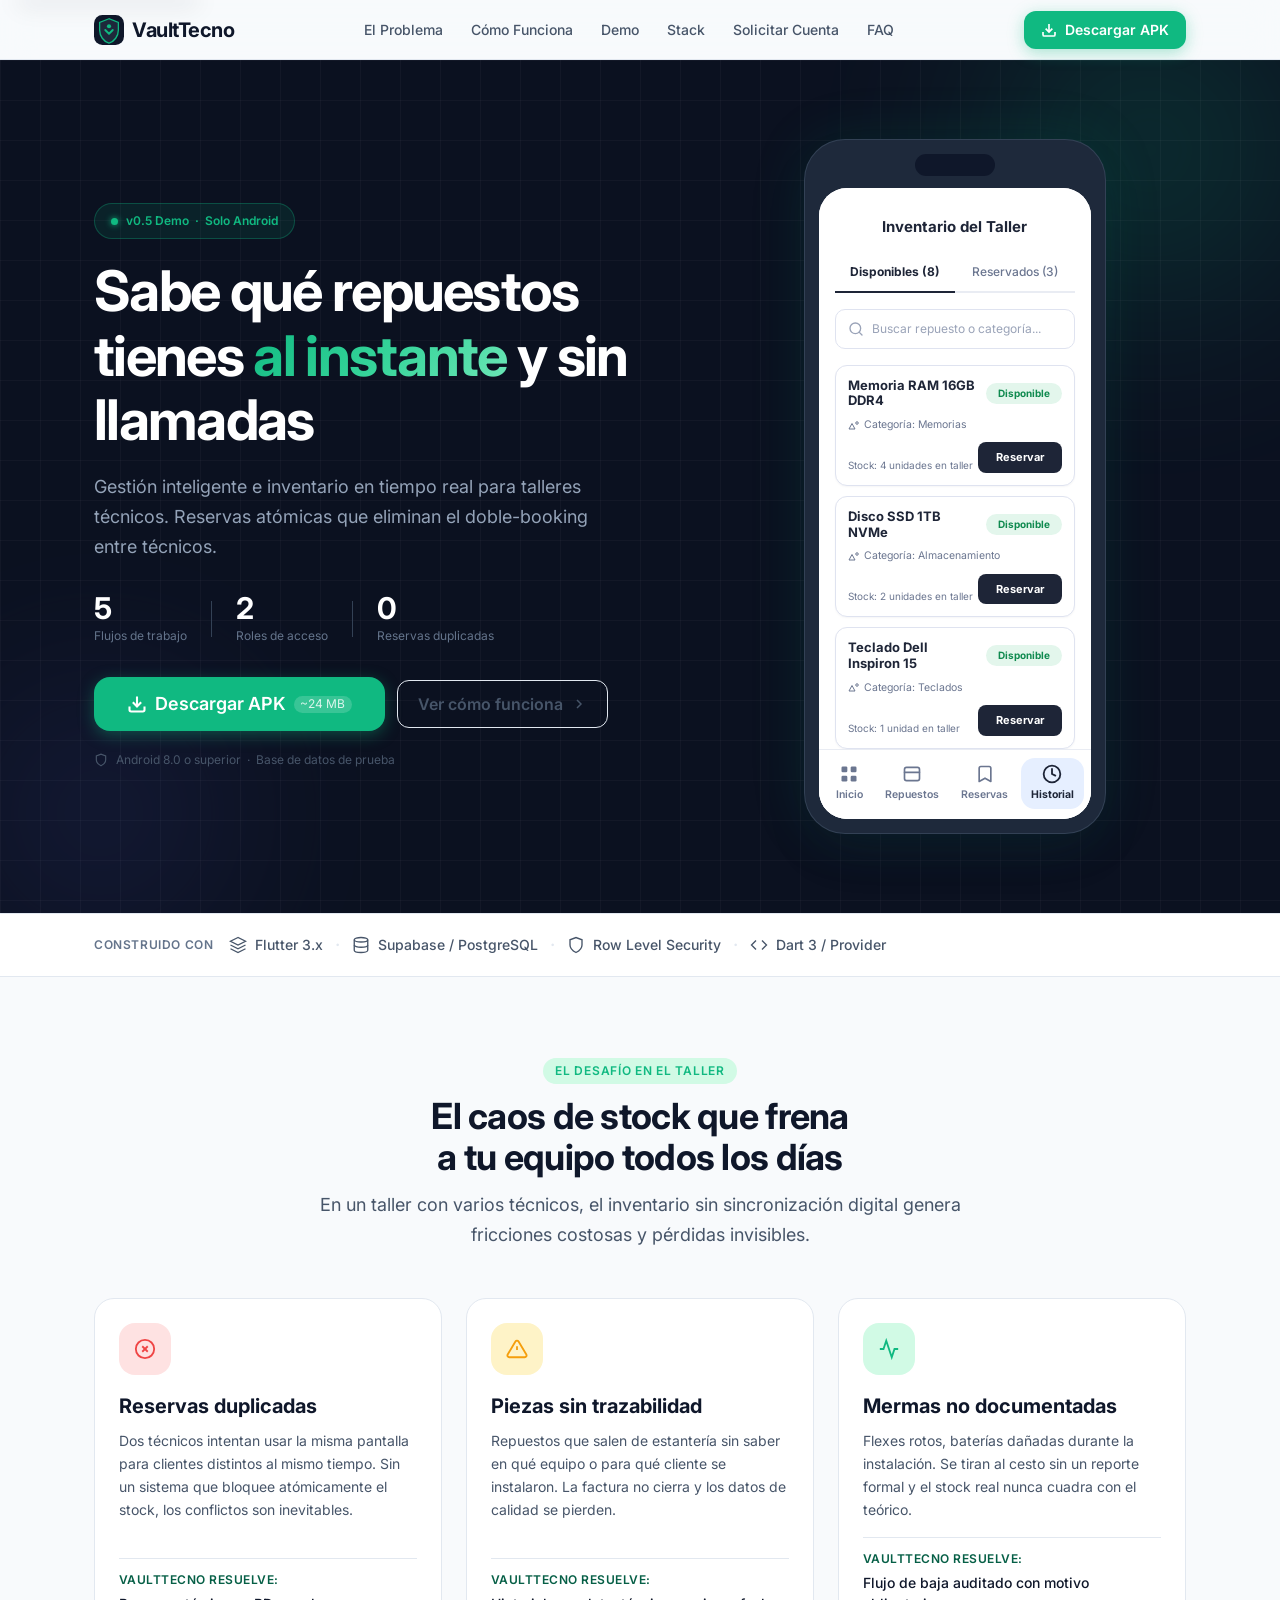
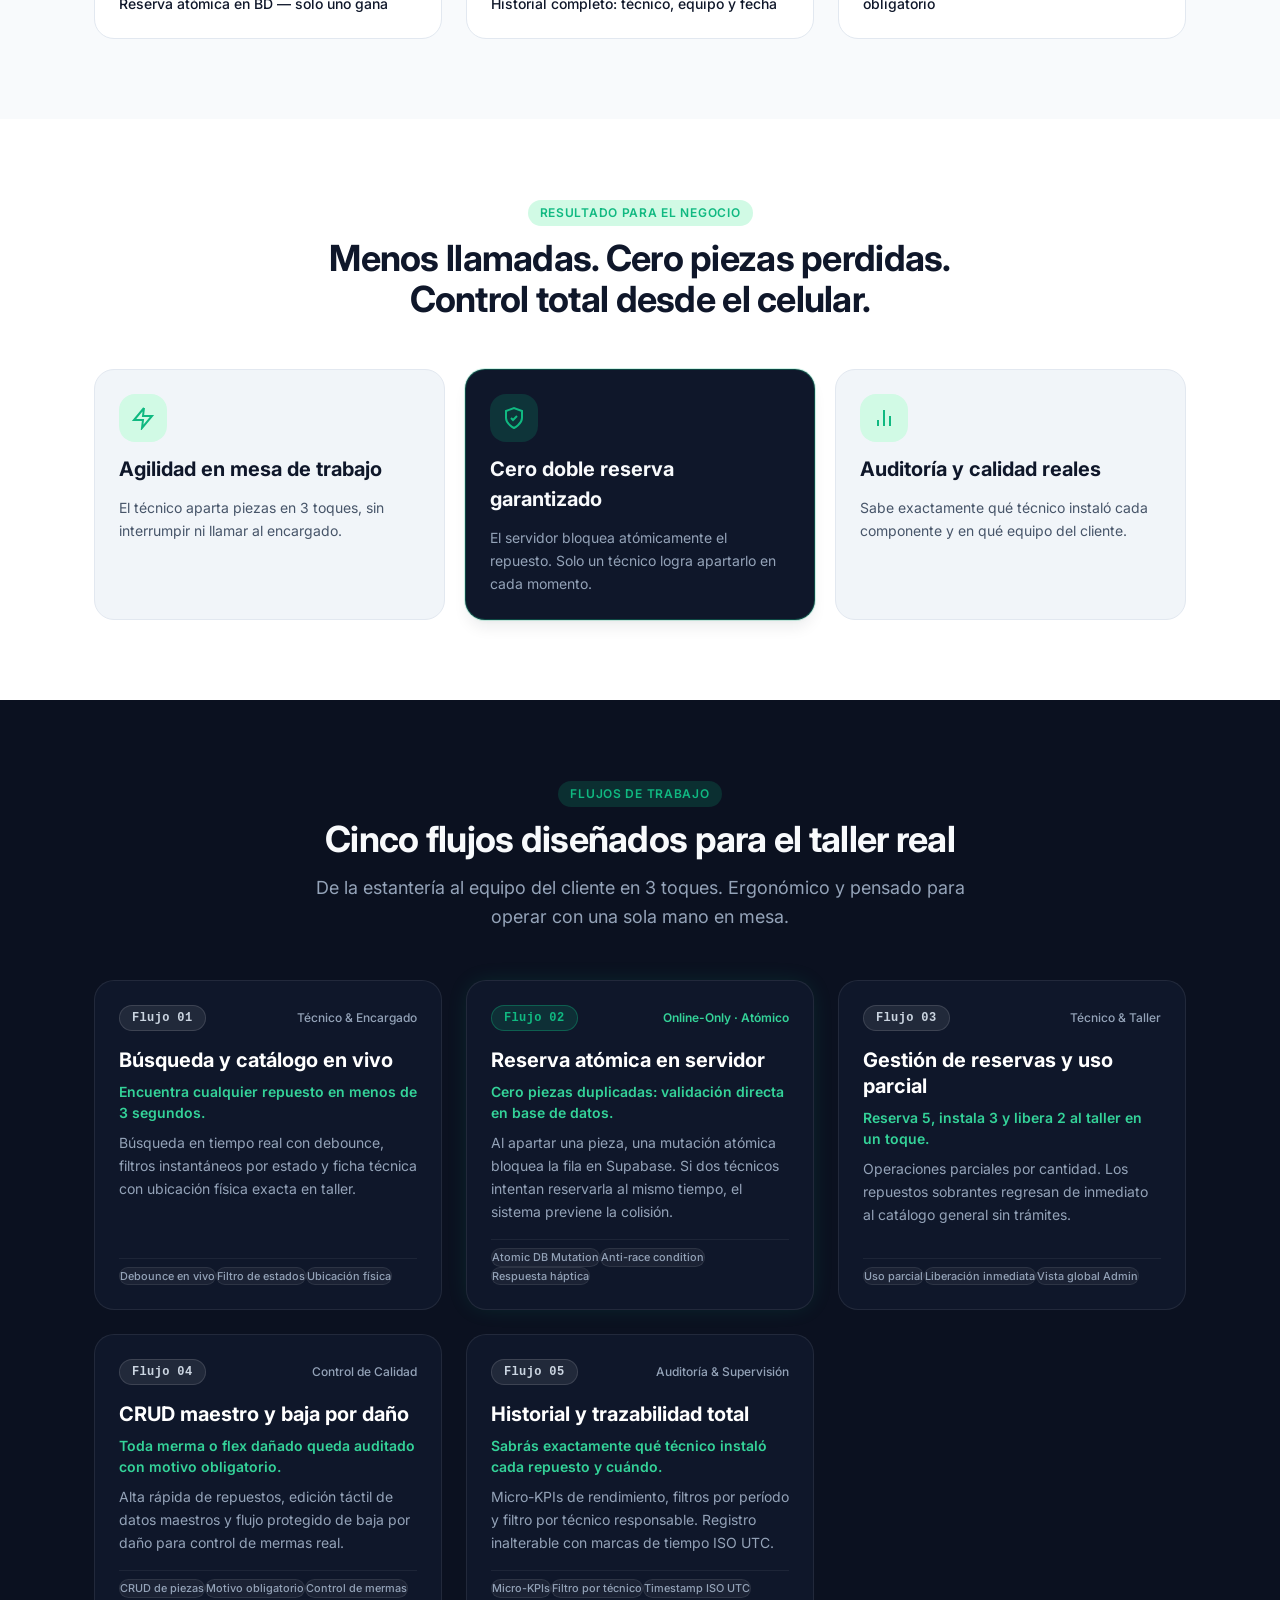
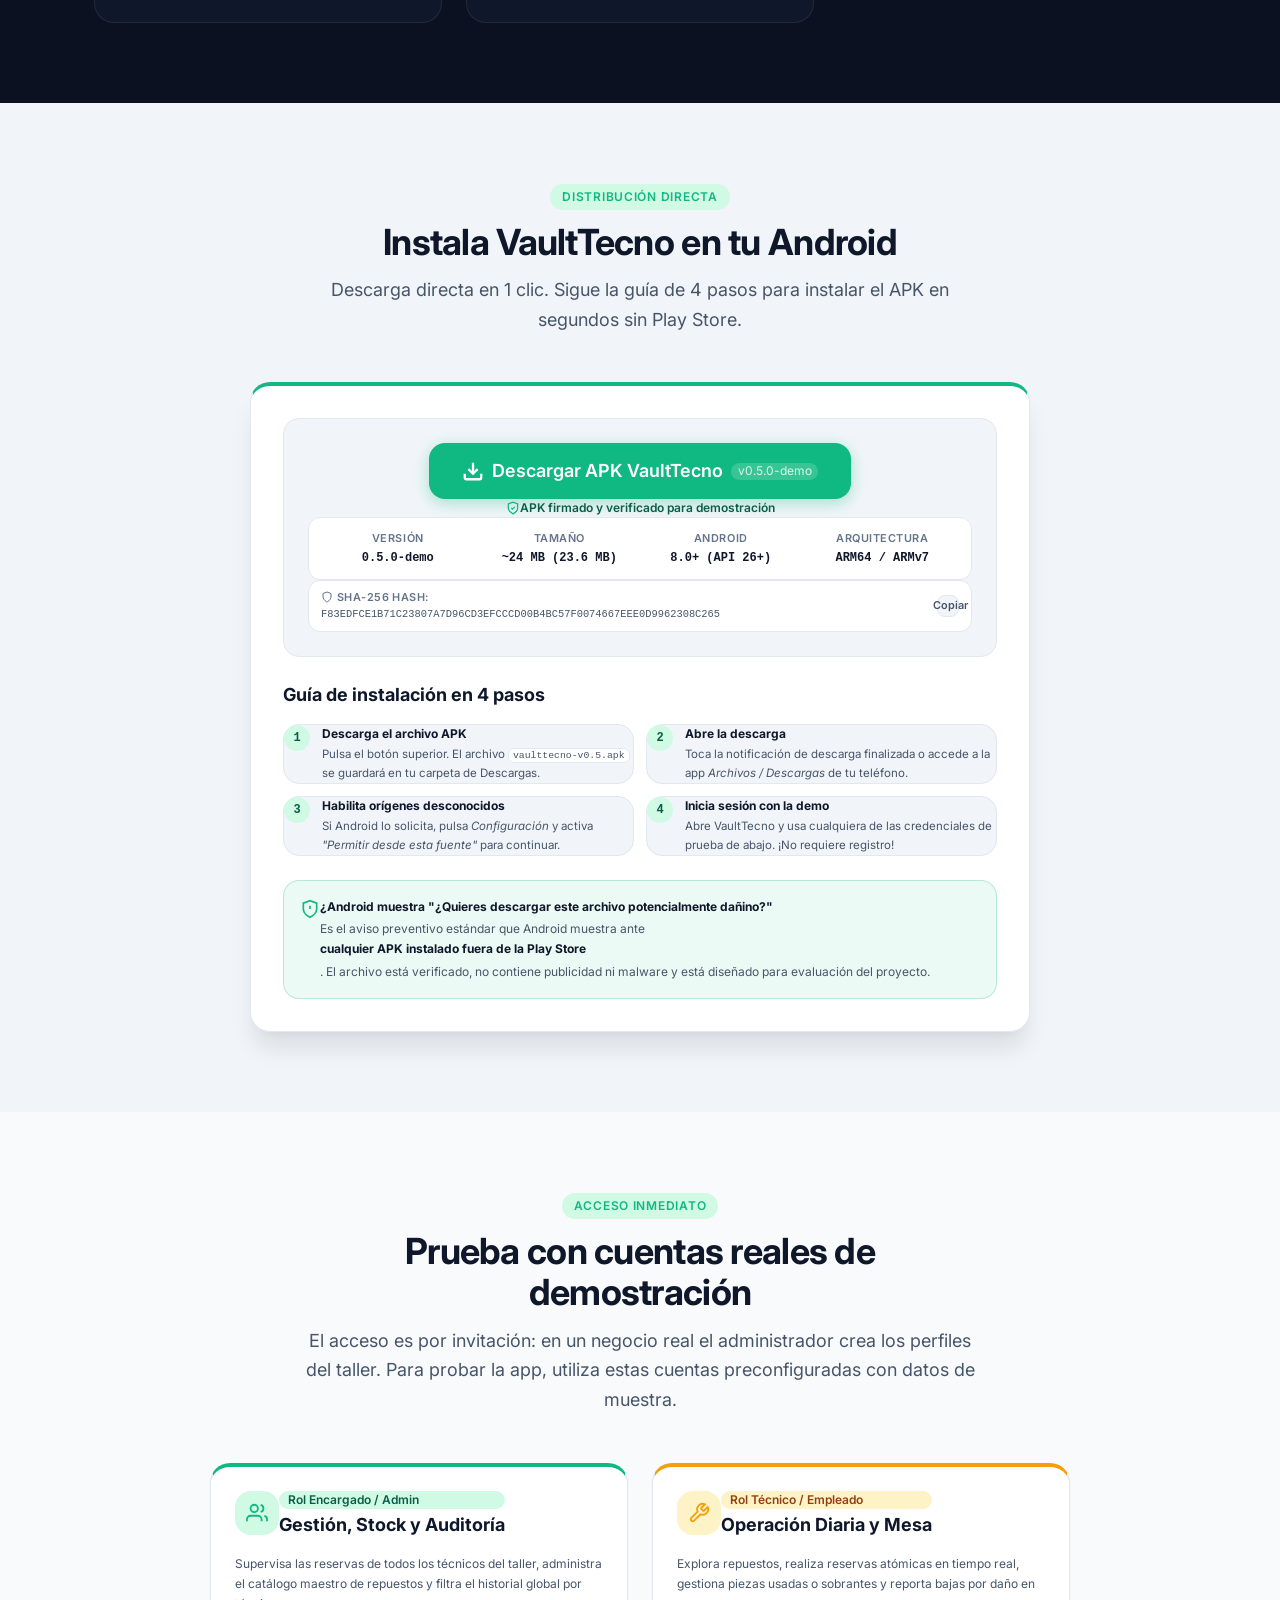
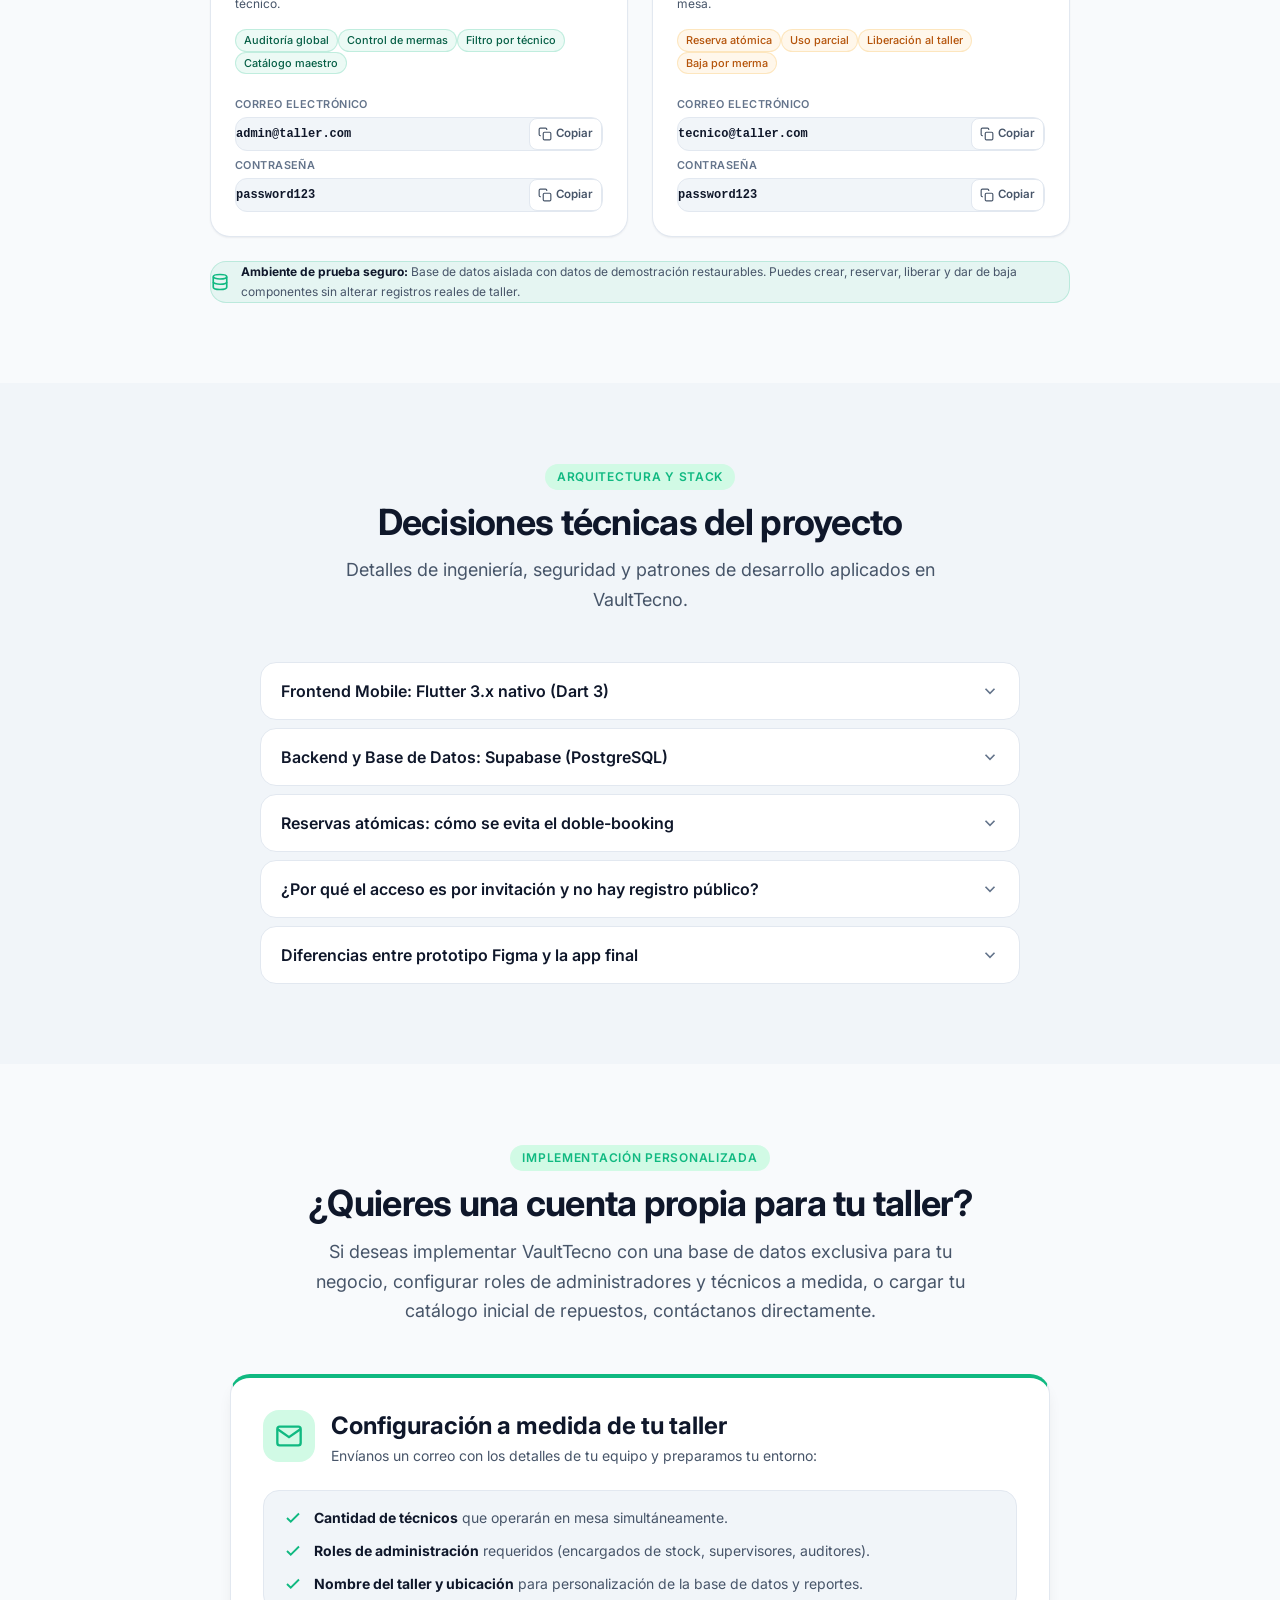
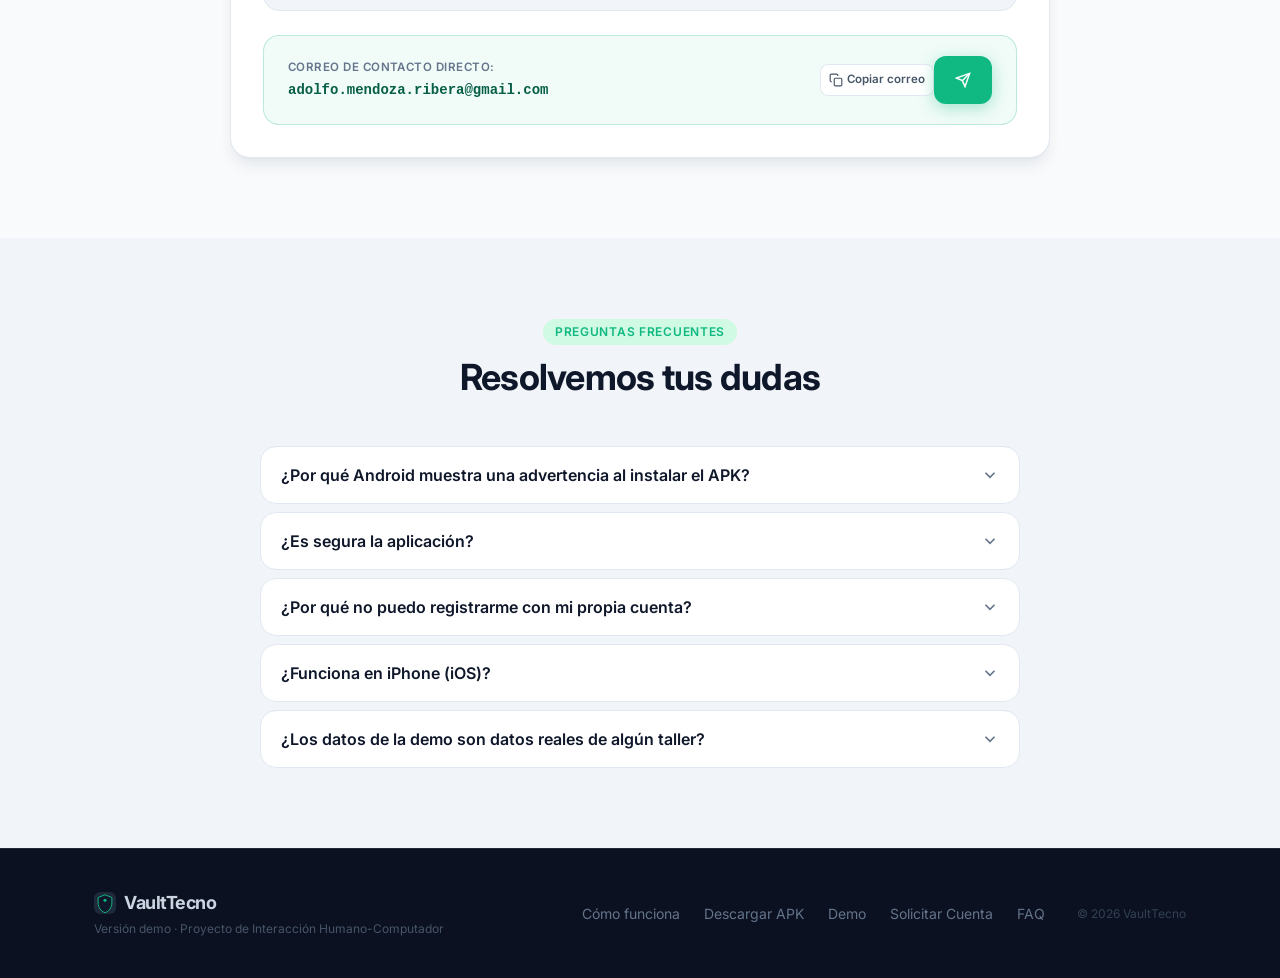
==== commit de02eda8: "Correccion en la pagina web" ====
--- a/pagina_web/index.html
+++ b/pagina_web/index.html
@@ -1155,7 +1155,6 @@
                     <line x1="22" y1="2" x2="11" y2="13" />
                     <polygon points="22 2 15 22 11 13 2 9 22 2" />
                   </svg>
-                  <span>Enviar solicitud por correo</span>
                 </a>
               </div>
             </div>
--- a/pagina_web/css/styles.css
+++ b/pagina_web/css/styles.css
@@ -2901,4 +2901,49 @@
   background: #e6efff;
   color: var(--navy);
   font-weight: 700;
+}
+
+/* ── FIX DESBORDE HORIZONTAL EN MÓVIL ───────────────────────── */
+
+/* 1. Los botones deben poder encoger y partir línea */
+.btn {
+  max-width: 100%;
+  flex-wrap: wrap;
+}
+
+@media (max-width: 559px) {
+  .btn--lg {
+    white-space: normal;
+    padding-inline: var(--s-4);
+    font-size: var(--text-base);
+    line-height: 1.25;
+  }
+}
+
+/* 2. Los ítems flex/grid no encogen por debajo de su contenido
+      salvo que se lo pidas explícitamente */
+.download-card,
+.download-card__main,
+.download-card__cta,
+.download-layout {
+  min-width: 0;
+}
+
+.download-card__cta>* {
+  max-width: 100%;
+}
+
+/* 3. Que el ellipsis del hash funcione de verdad */
+.download-hash {
+  min-width: 0;
+}
+
+.download-hash__info {
+  min-width: 0;
+  flex: 1 1 auto;
+}
+
+.download-hash code {
+  display: block;
+  min-width: 0;
 }
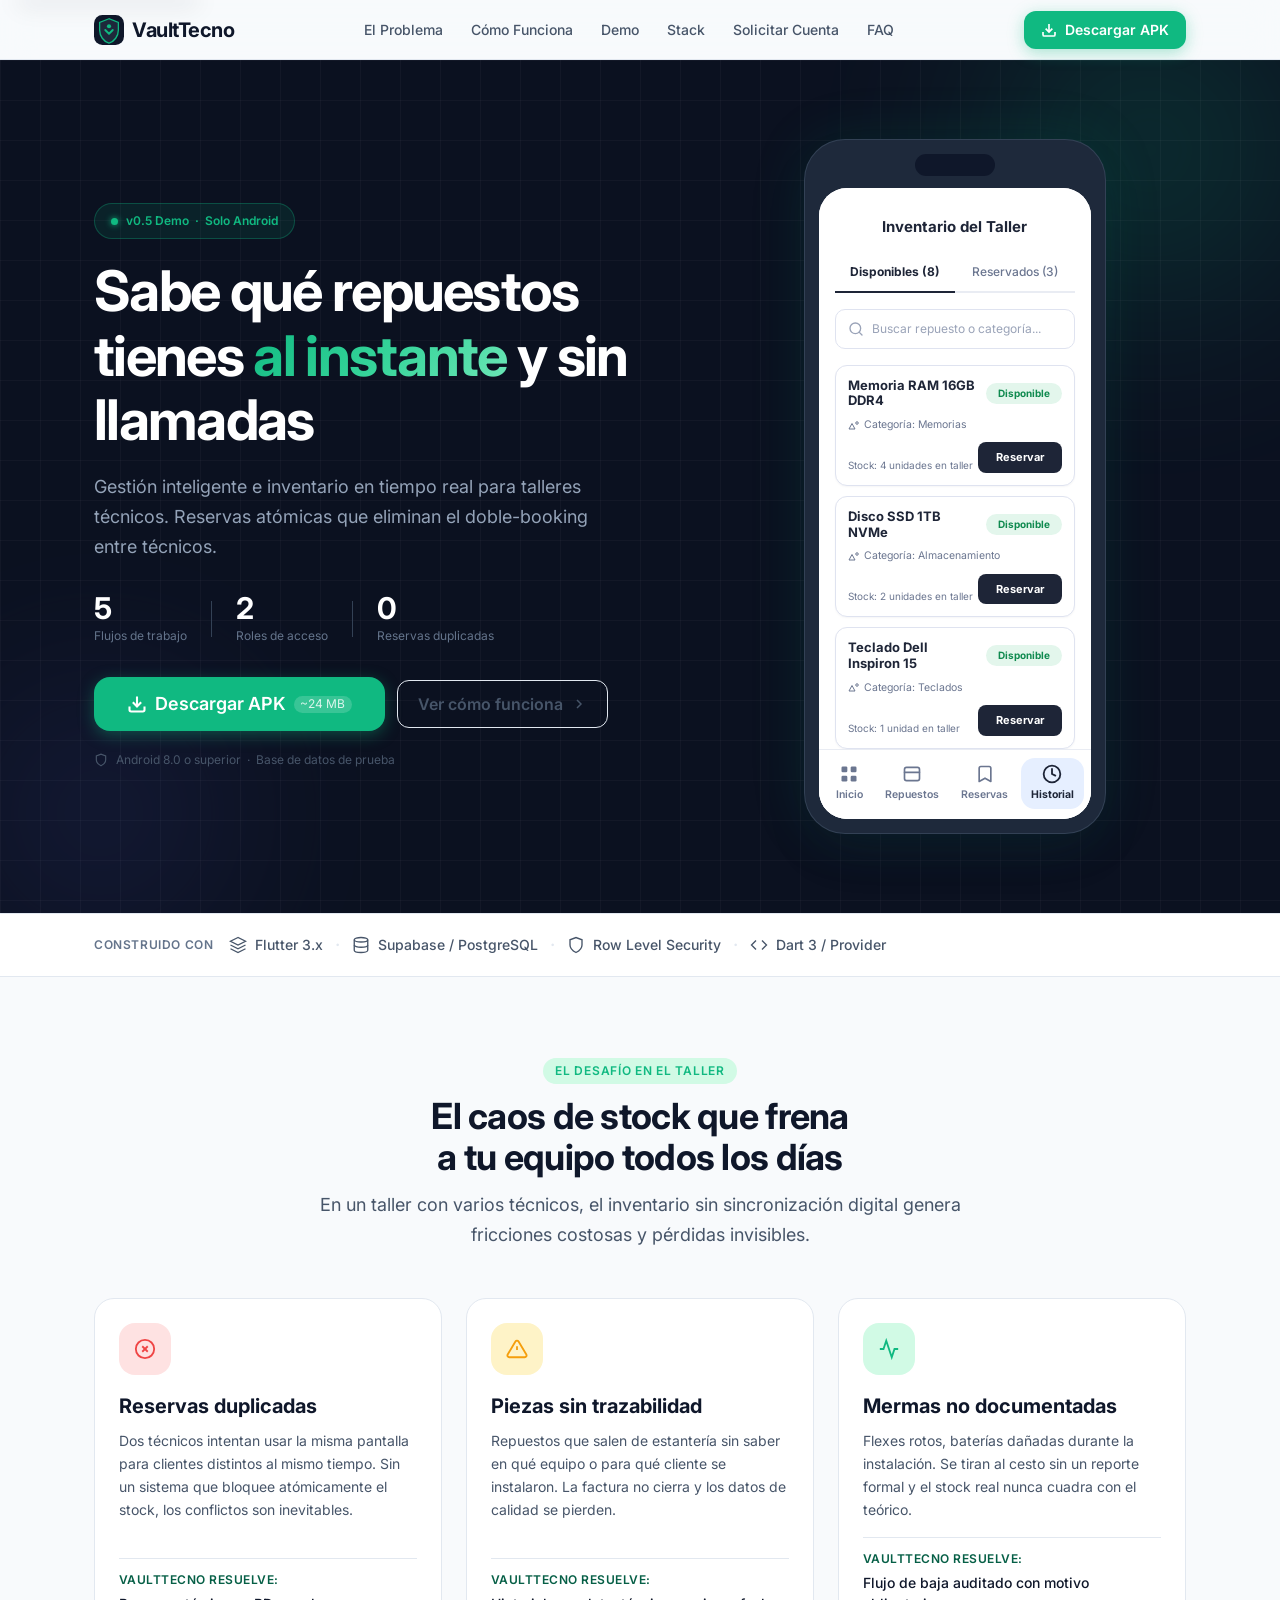
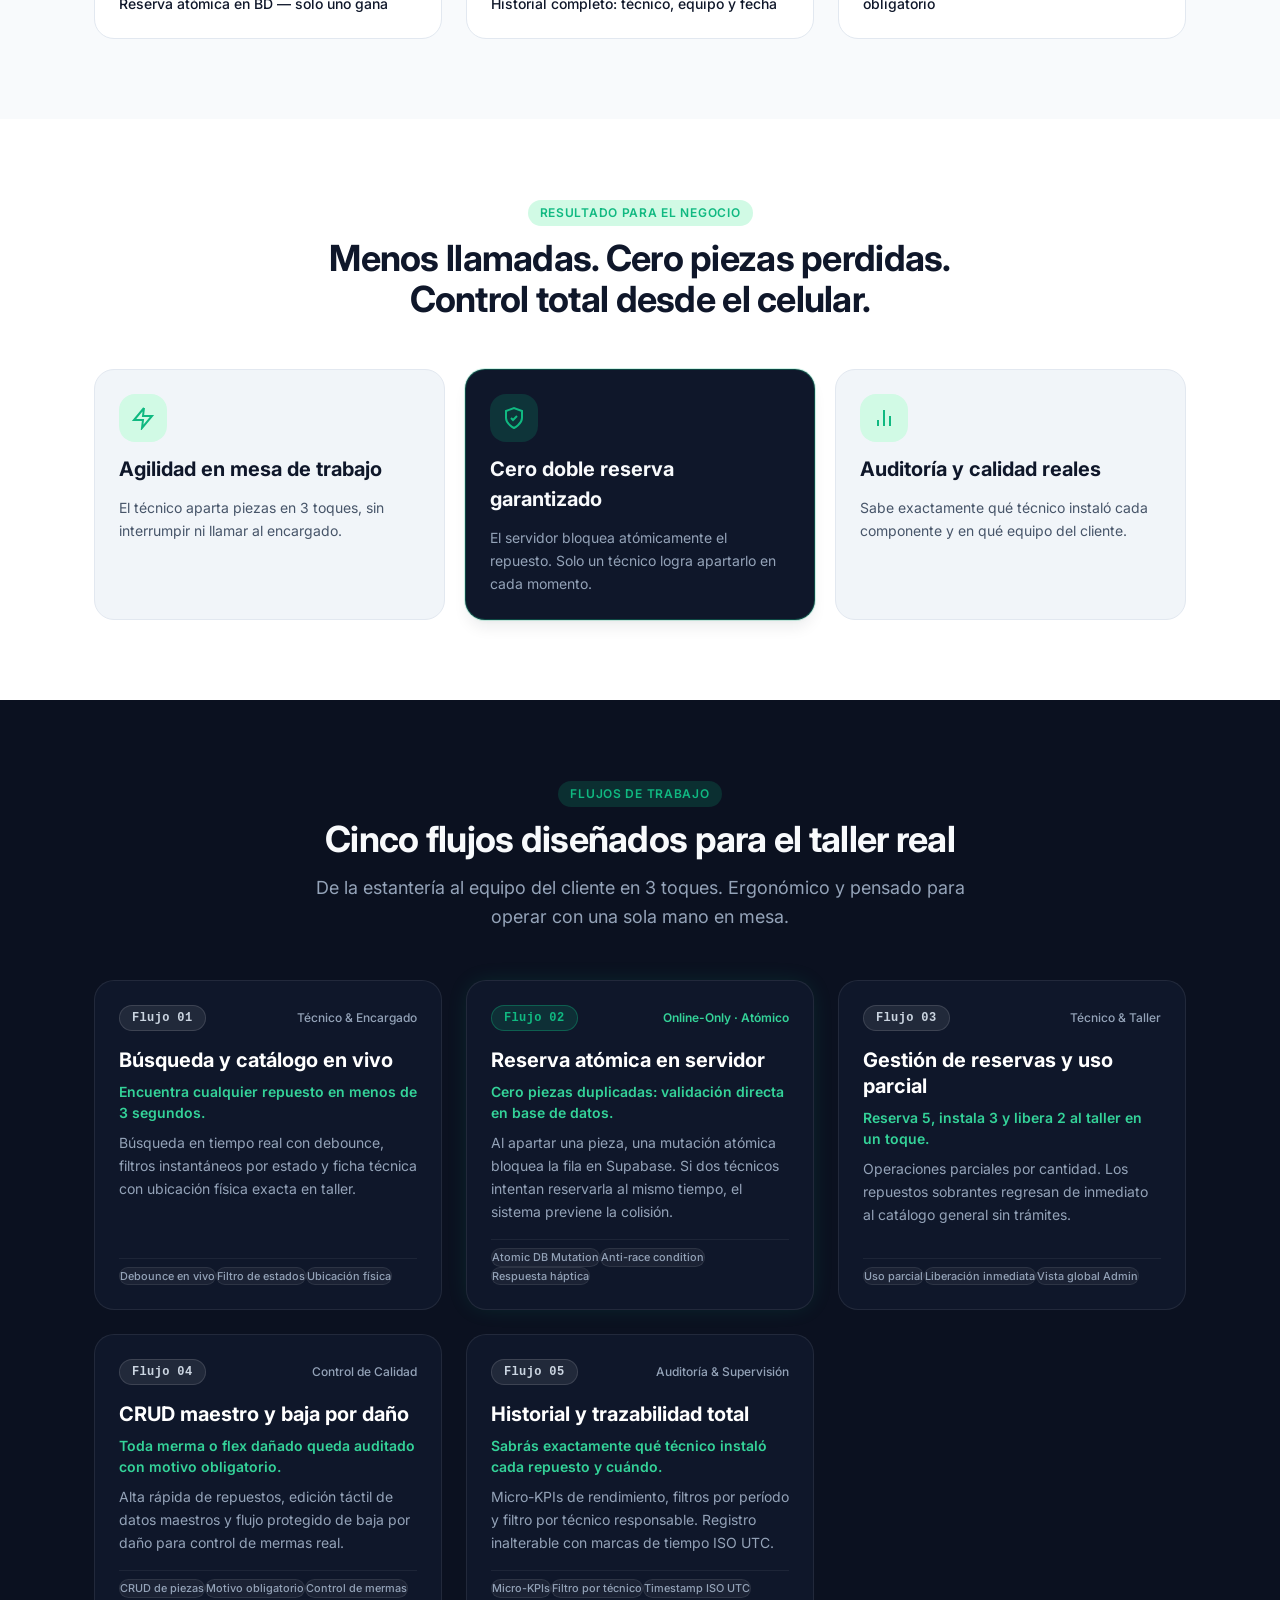
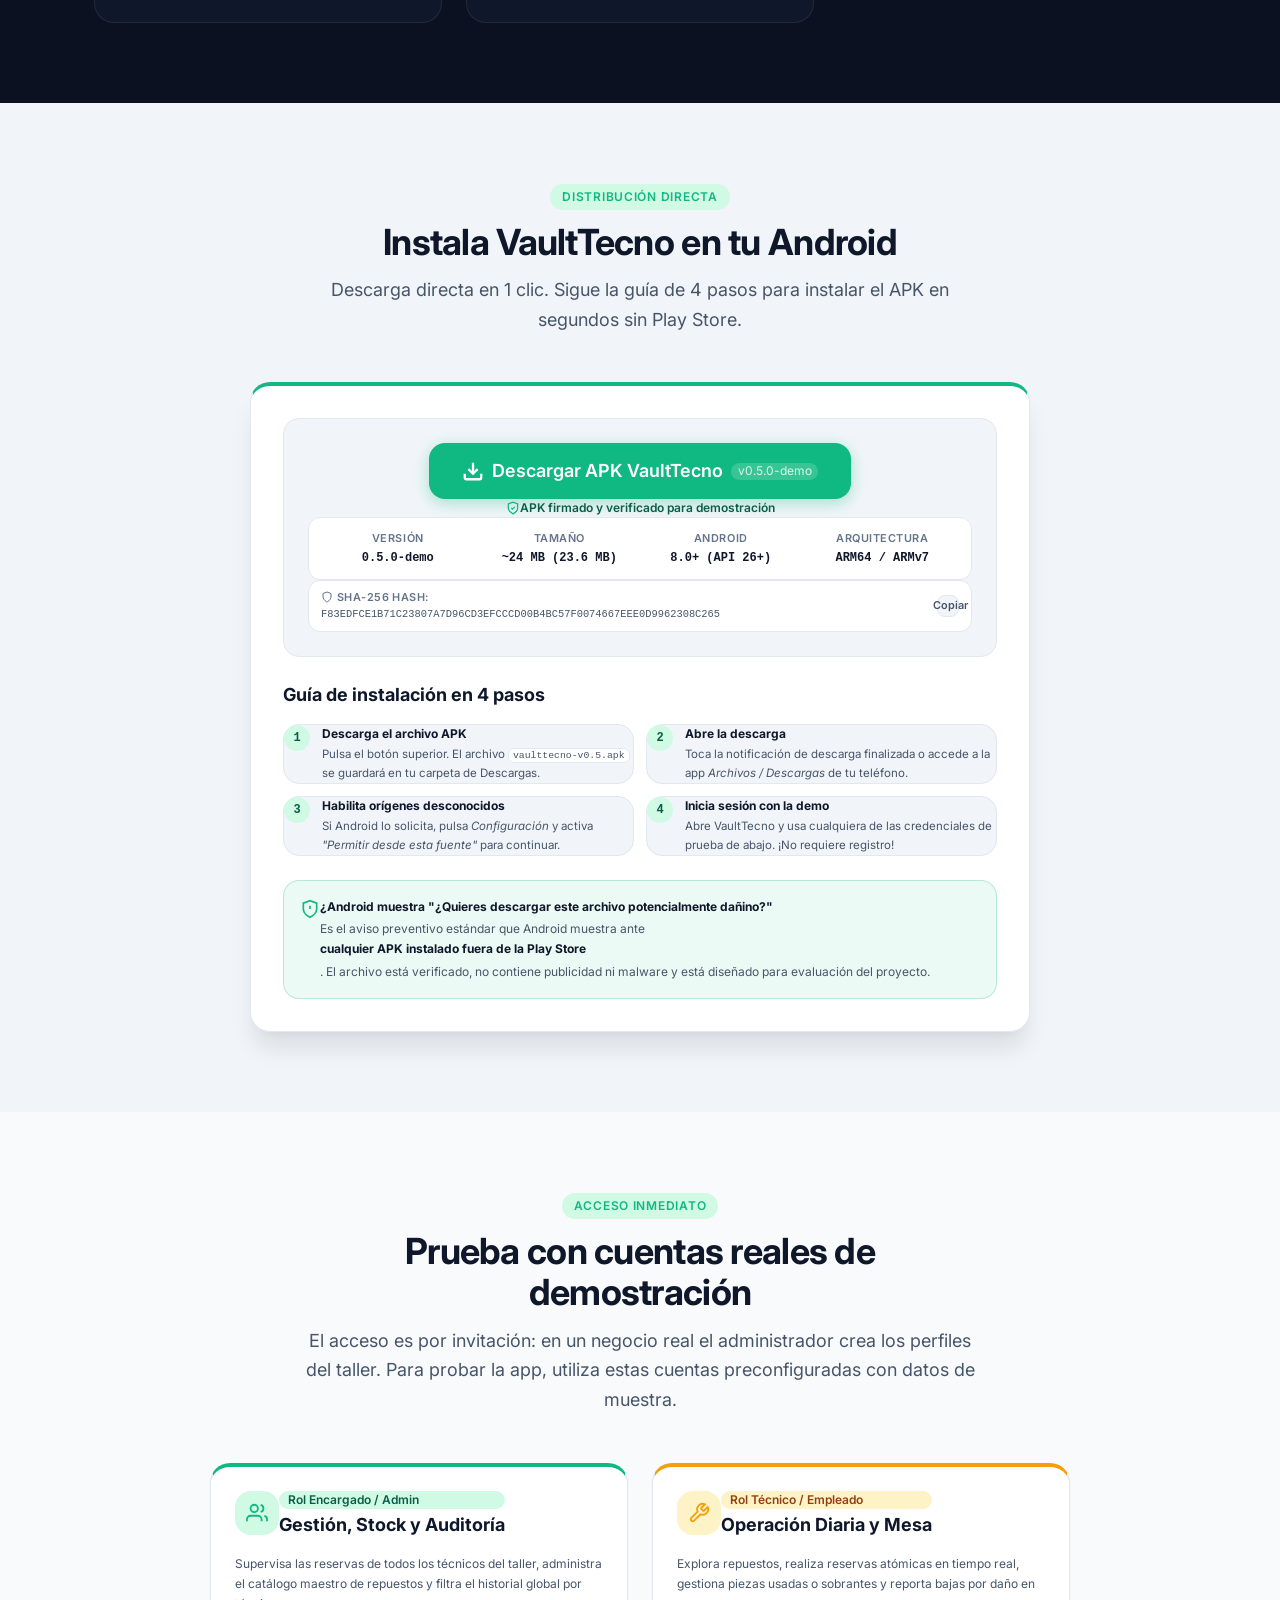
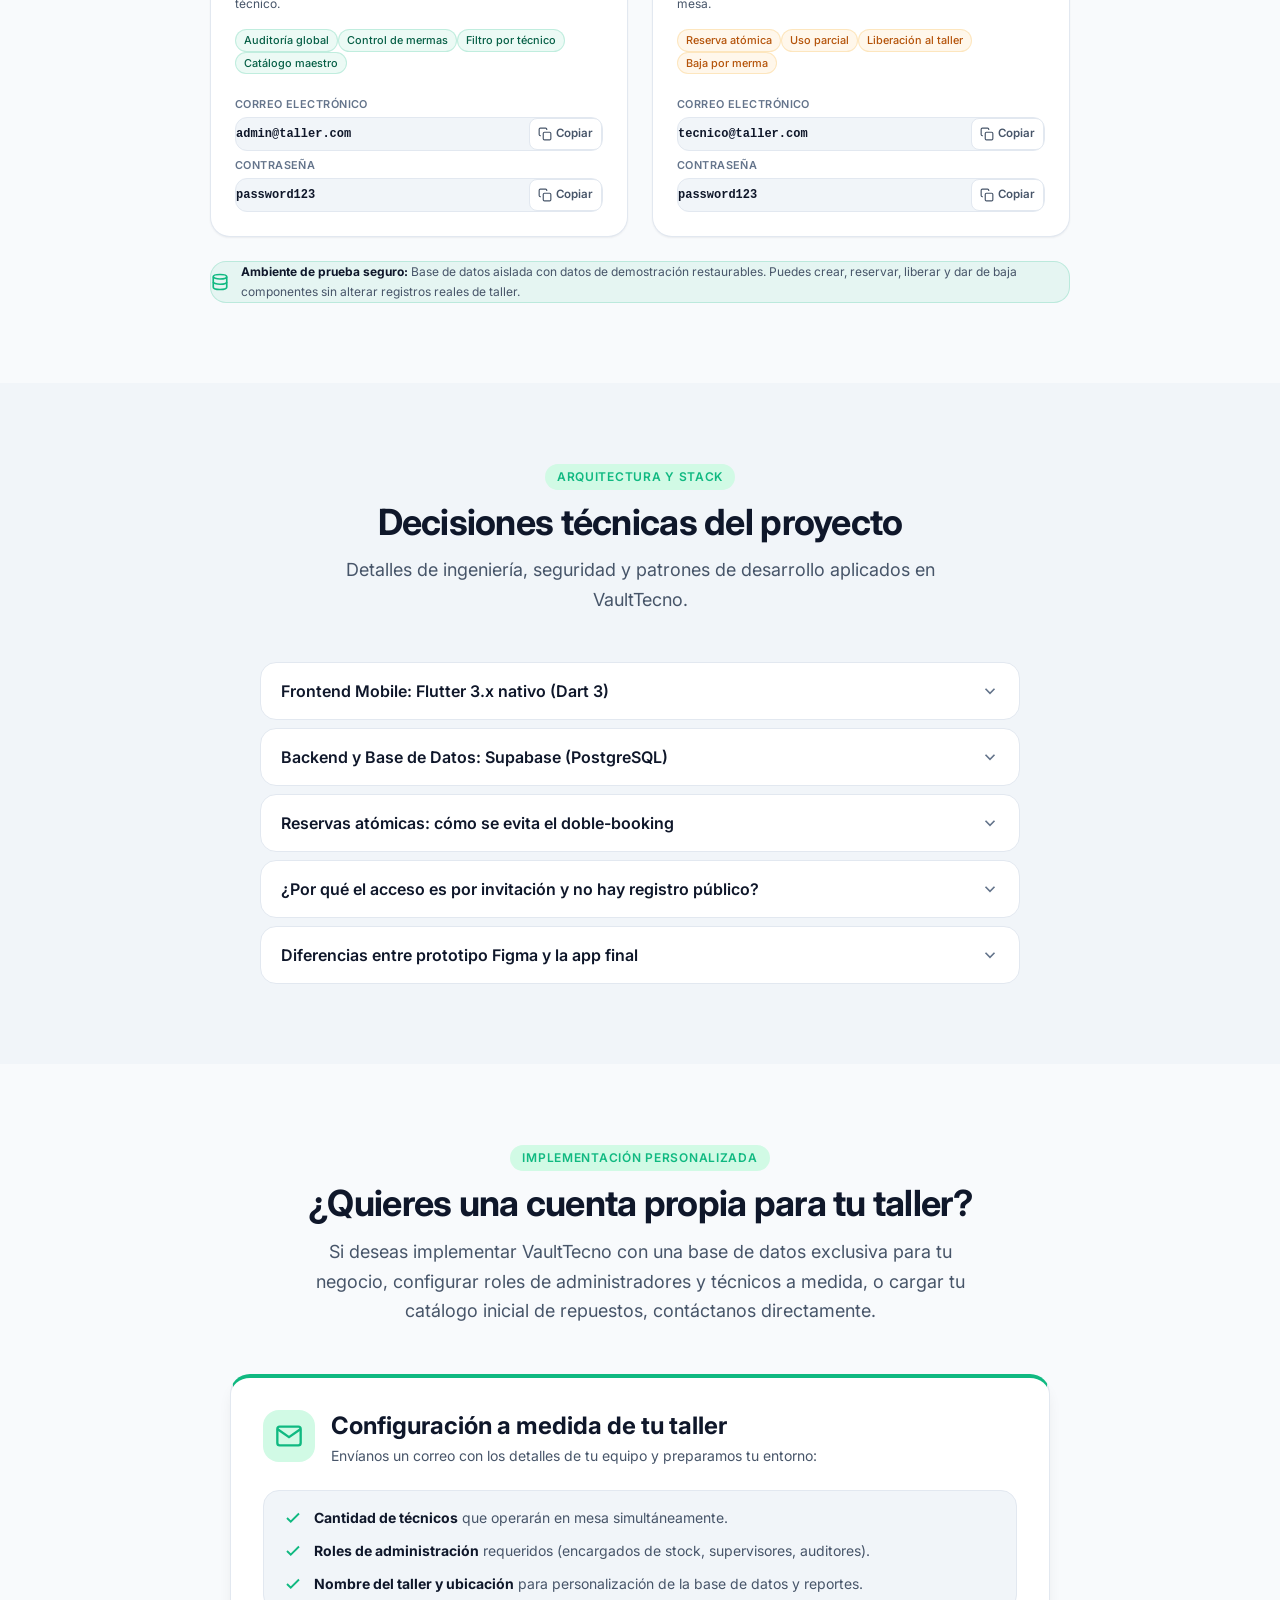
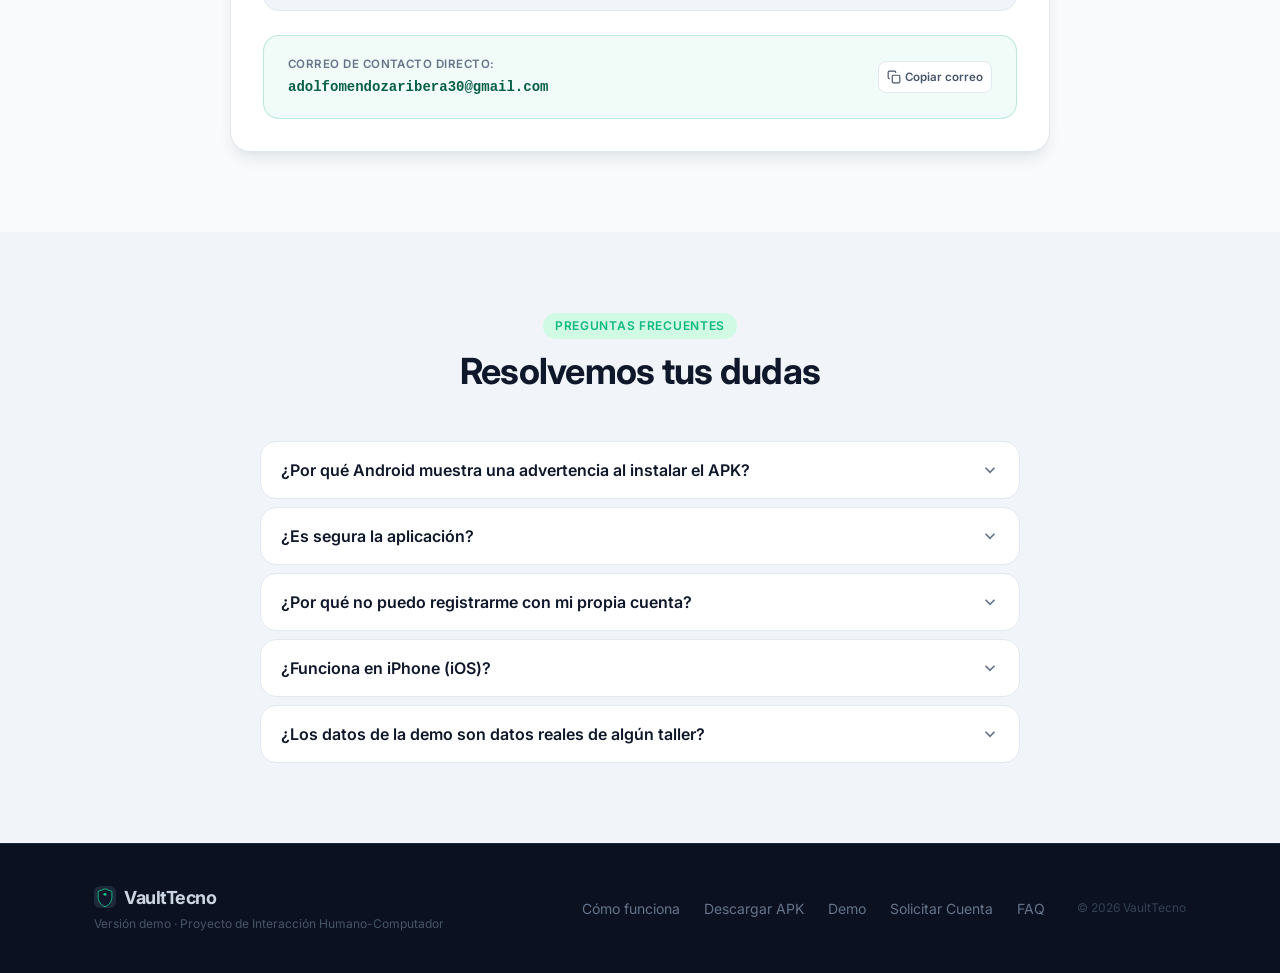
==== commit bdd307f4: "Correcion en texto de la pagina web" ====
--- a/pagina_web/index.html
+++ b/pagina_web/index.html
@@ -1136,7 +1136,7 @@
             <div class="request-email-box">
               <div class="request-email-box__data">
                 <span class="request-email-box__label">Correo de contacto directo:</span>
-                <code class="request-email-box__email" id="contact-email">adolfo.mendoza.ribera@gmail.com</code>
+                <code class="request-email-box__email" id="contact-email">adolfomendozaribera30@gmail.com</code>
               </div>
               <div class="request-email-box__actions">
                 <button class="btn-copy" data-copy-target="contact-email" type="button"
@@ -1148,14 +1148,6 @@
                   </svg>
                   <span>Copiar correo</span>
                 </button>
-                <a href="mailto:adolfo.mendoza.ribera@gmail.com?subject=Solicitud%20de%20Cuenta%20Personalizada%20-%20VaultTecno&body=Hola%2C%20quisiera%20solicitar%20una%20cuenta%20propia%20para%20mi%20taller%20en%20VaultTecno.%0A%0ADetalles%20de%20mi%20taller%3A%0A-%20Nombre%20del%20Taller%3A%20%0A-%20N%C3%BAmero%20de%20T%C3%A9cnicos%3A%20%0A-%20N%C3%BAmero%20de%20Encargados%2FAdministradores%3A%20%0A-%20Ciudad%20%2F%20Pa%C3%ADs%3A%20%0A-%20Notas%20o%20requerimientos%20especiales%3A%20%0A"
-                  class="btn btn--primary" id="email-cta-btn">
-                  <svg width="16" height="16" viewBox="0 0 24 24" fill="none" stroke="currentColor" stroke-width="2.2"
-                    aria-hidden="true">
-                    <line x1="22" y1="2" x2="11" y2="13" />
-                    <polygon points="22 2 15 22 11 13 2 9 22 2" />
-                  </svg>
-                </a>
               </div>
             </div>
           </div>
